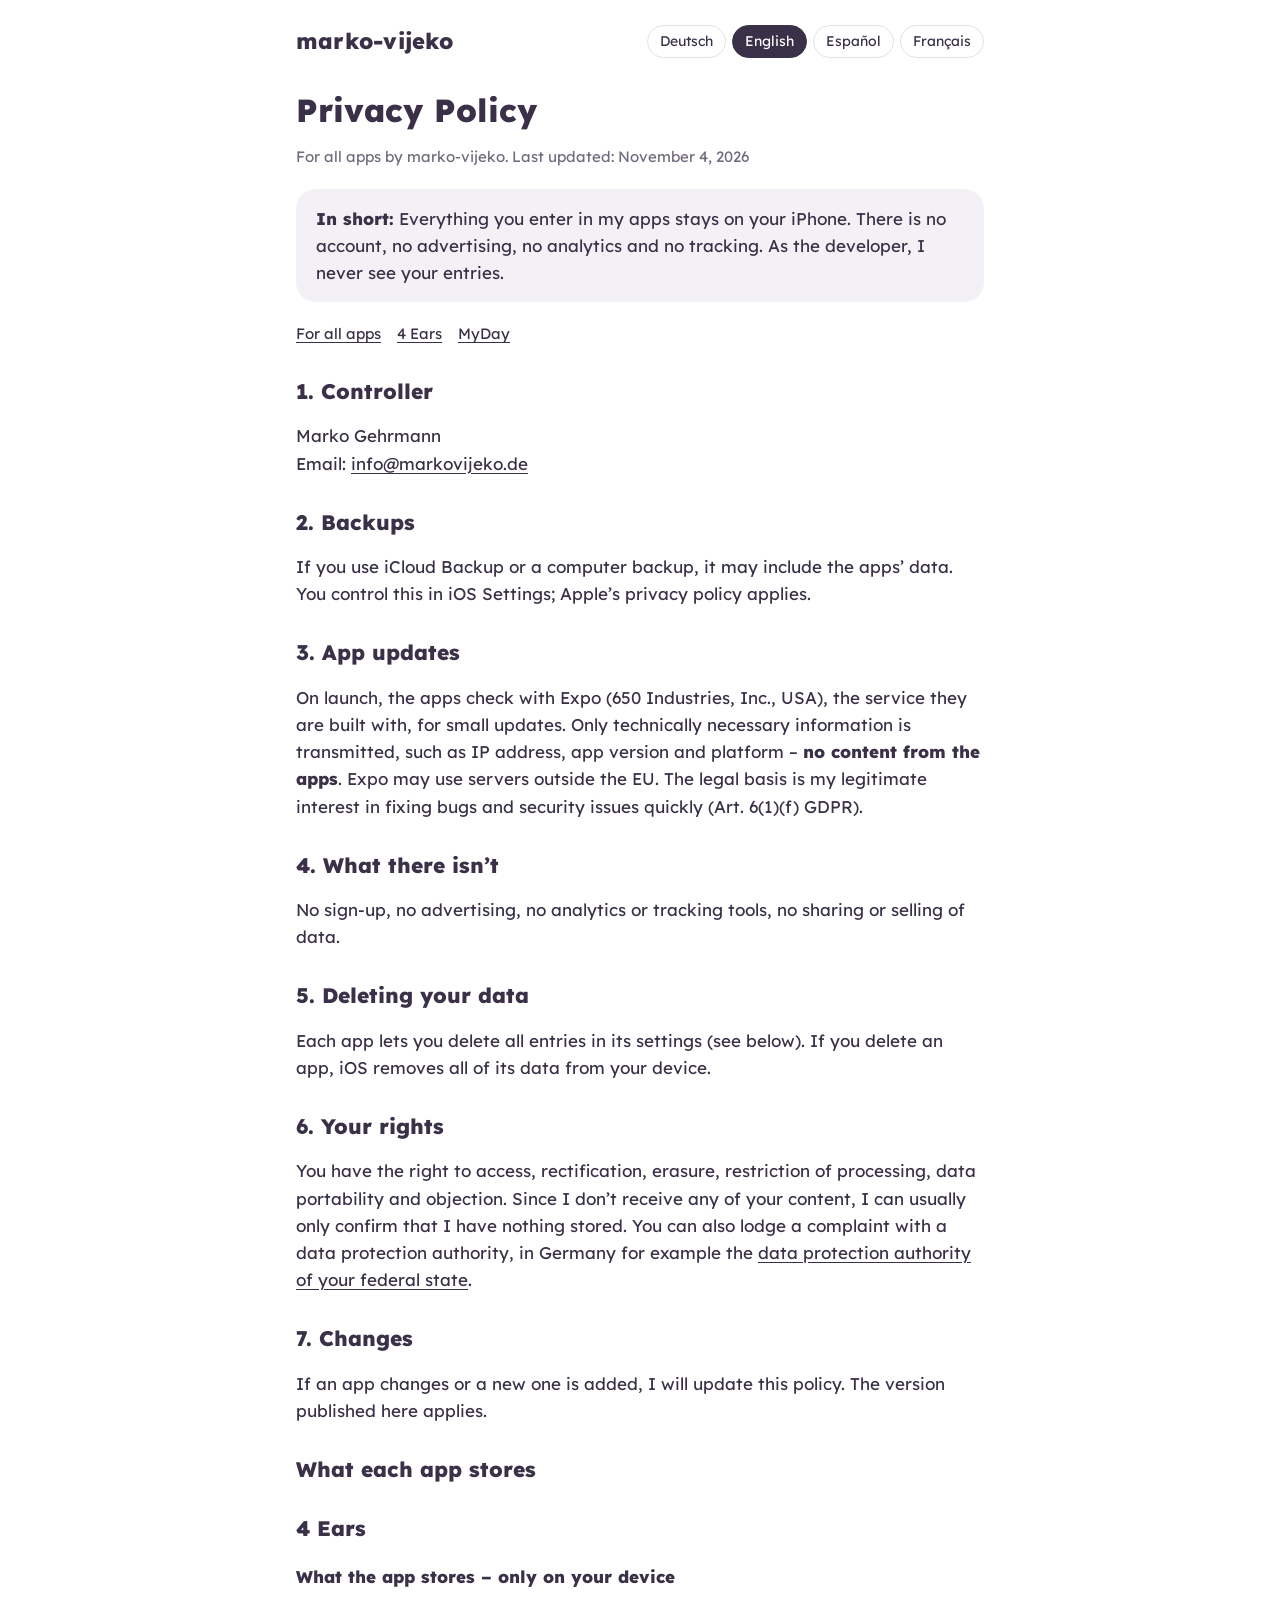
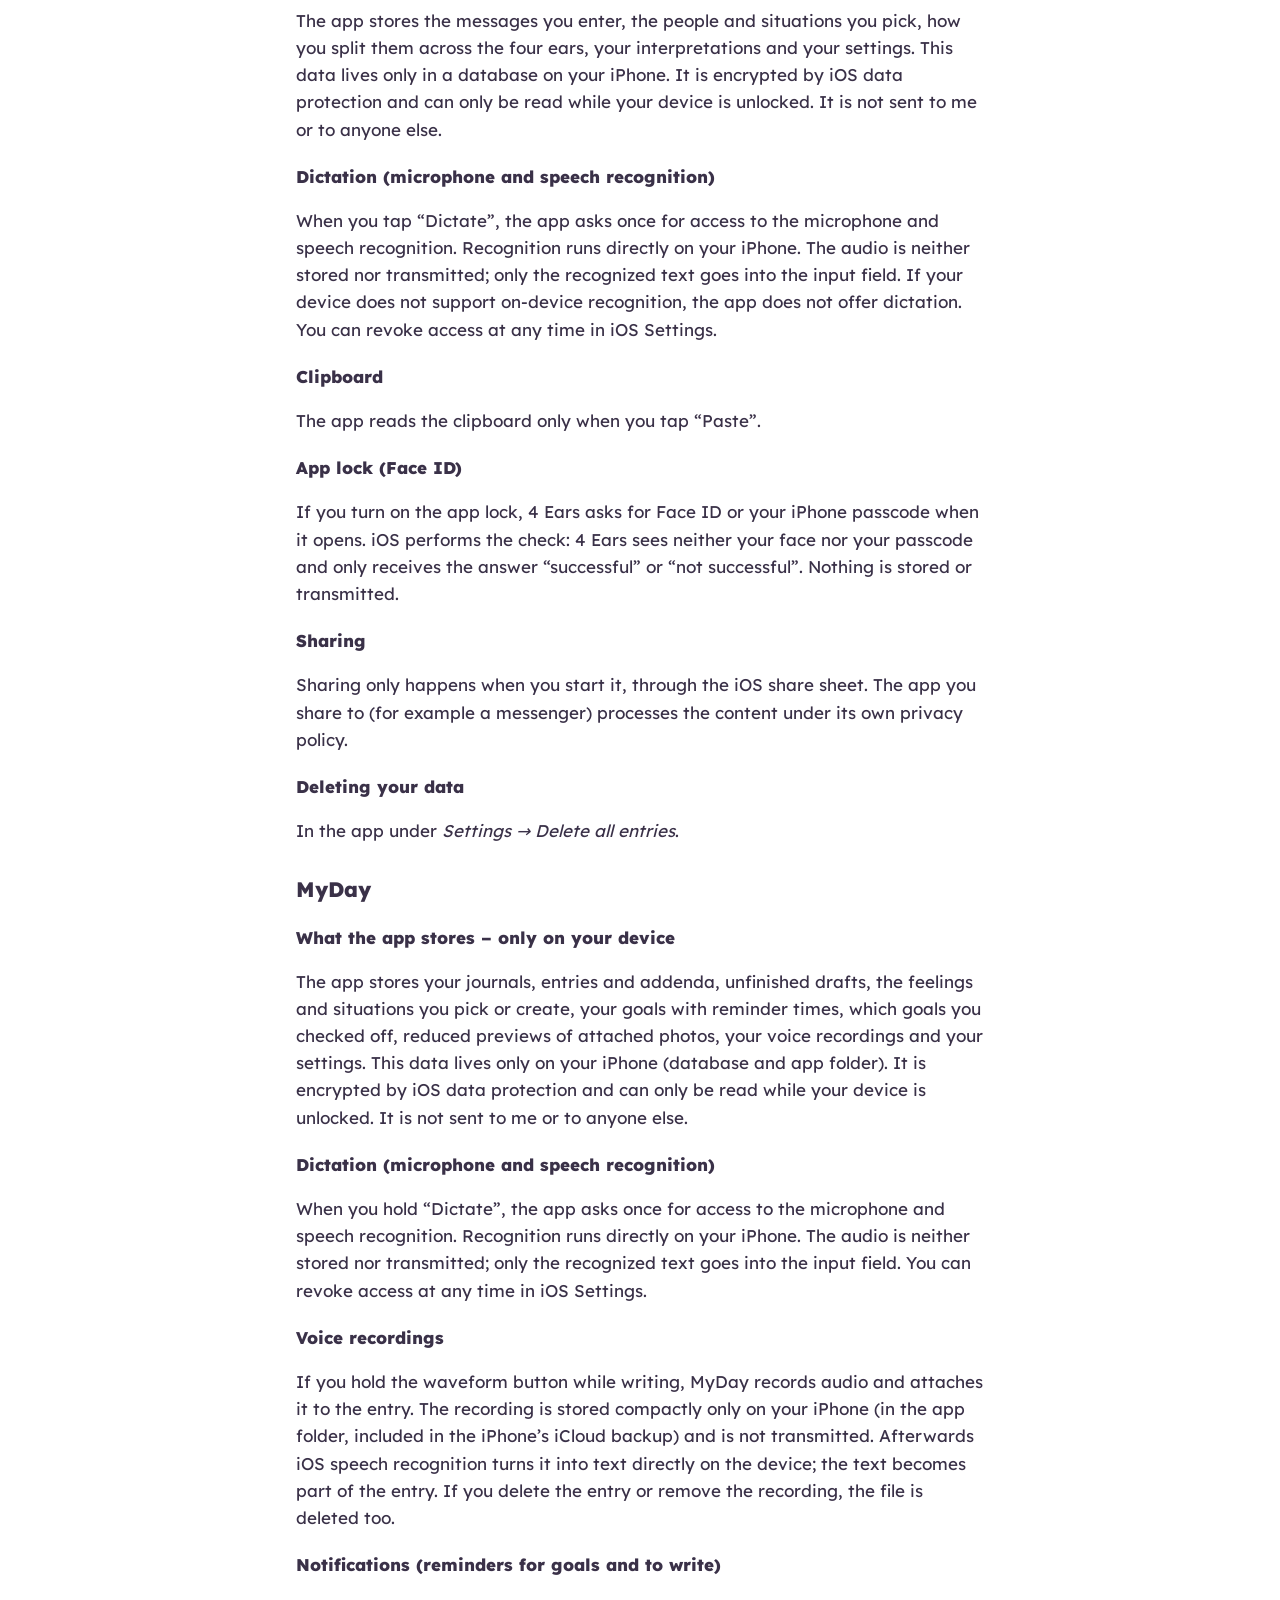
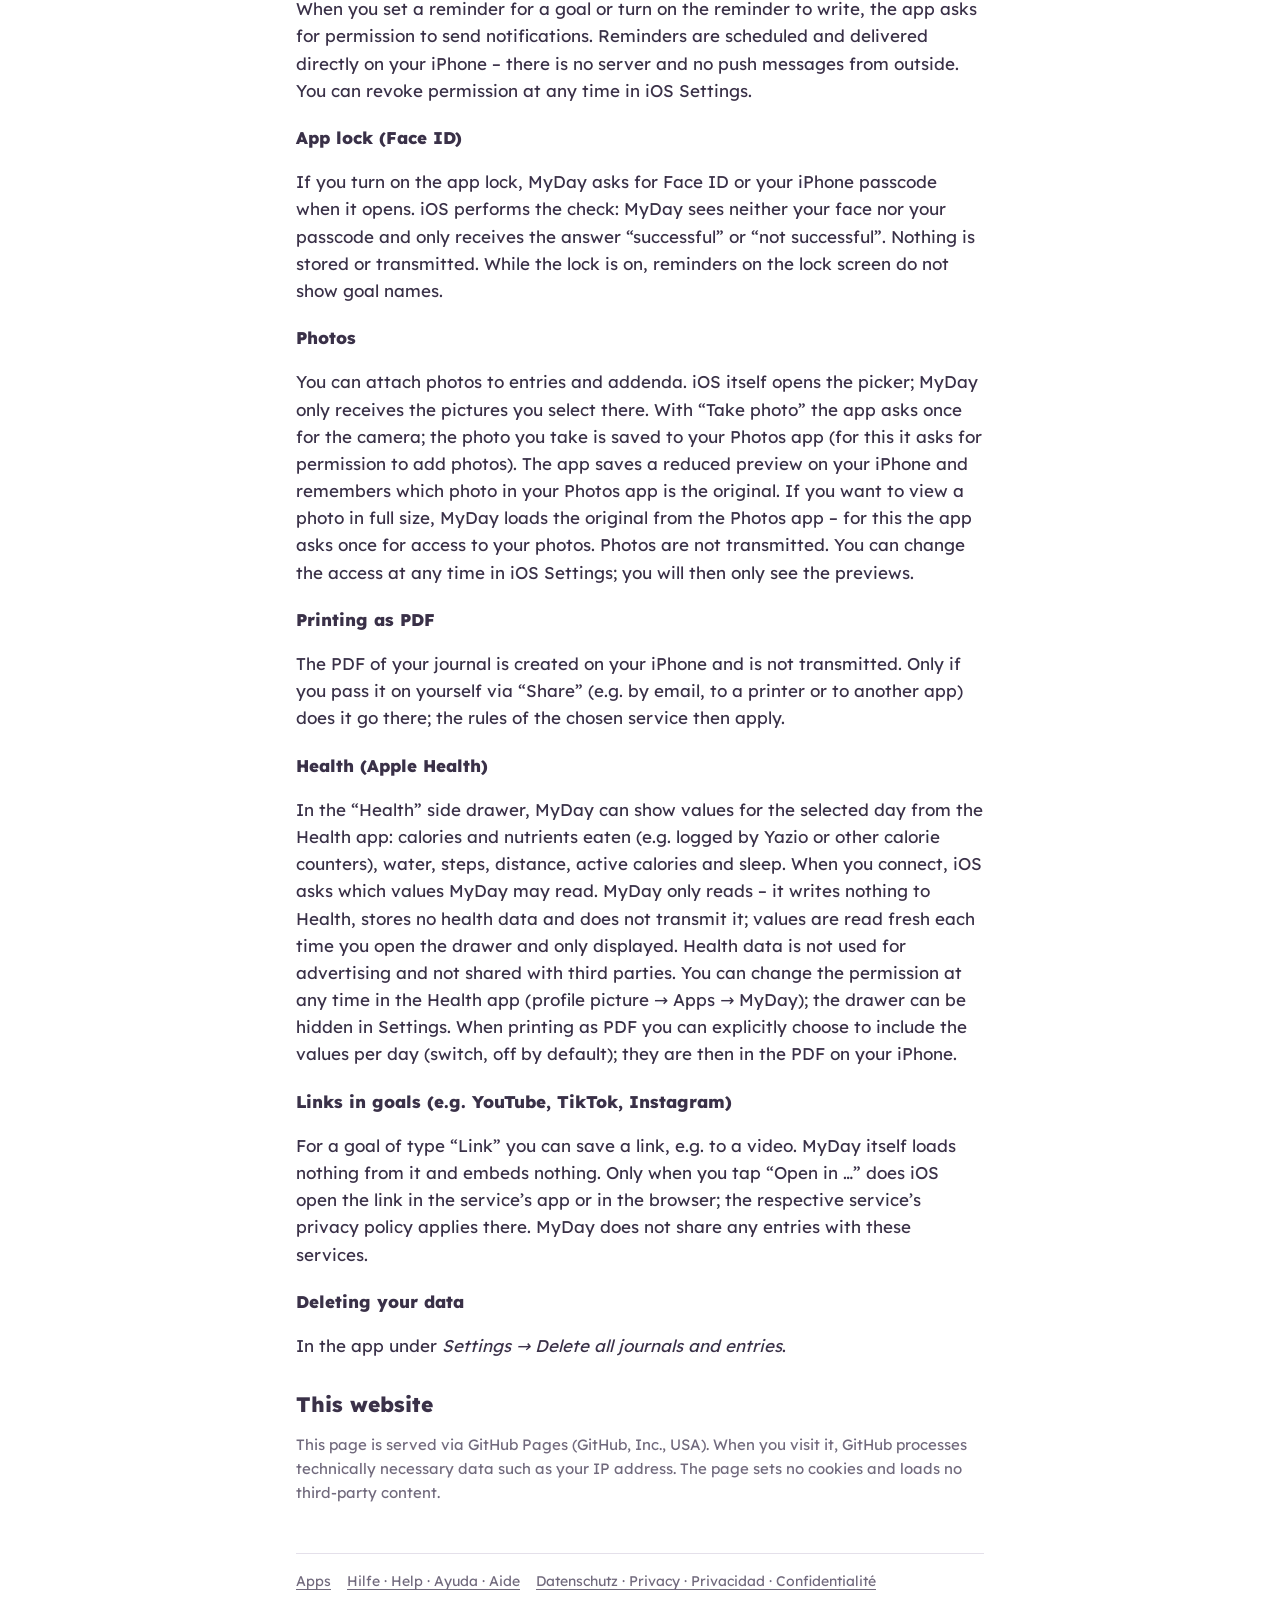
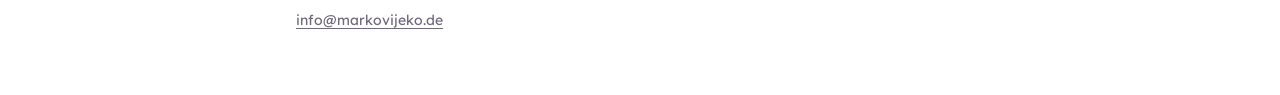
==== datenschutz.html @ 0e88d01c "Datenschutz: Beschwerdestelle Deutschland statt Österreich (Betreiber sitzt in Deutschland) Co-Autho" ====
<!doctype html>
<html lang="de">
<head>
<meta charset="utf-8">
<meta name="viewport" content="width=device-width, initial-scale=1">
<title>Datenschutz – marko-vijeko</title>
<meta name="description" content="Datenschutzerklärung für alle Apps von marko-vijeko.">
<link rel="stylesheet" href="seite.css">
<script src="sprache.js"></script>
</head>
<body>
<main>
  <div class="kopf">
    <a class="marke" href="./">marko-vijeko</a>
    <div class="sprachen" role="group" aria-label="Sprache / Language / Idioma / Langue">
      <button type="button" value="de" aria-pressed="false">Deutsch</button>
      <button type="button" value="en" aria-pressed="false">English</button>
      <button type="button" value="es" aria-pressed="false">Español</button>
      <button type="button" value="fr" aria-pressed="false">Français</button>
    </div>
  </div>

  <article data-lang="de" lang="de">
    <h1>Datenschutzerklärung</h1>
    <p class="stand">Für alle Apps von marko-vijeko. Stand: 4. November 2026</p>
    <div class="kurz"><p><b>Kurz gesagt:</b> Alles, was du in meinen Apps eingibst, bleibt auf deinem iPhone. Es gibt kein Konto, keine Werbung, keine Analyse und kein Tracking. Ich als Entwickler bekomme deine Einträge nie zu sehen.</p></div>
    <p class="inhalt"><a href="#allgemein">Für alle Apps</a><a href="#4ears">4 Ears</a><a href="#myday">MyDay</a></p>

    <section data-anker="allgemein">
      <h2>1. Verantwortlich</h2>
      <p>Marko Gehrmann<br>E-Mail: <a href="mailto:info@markovijeko.de">info@markovijeko.de</a></p>
      <h2>2. Backups</h2>
      <p>Wenn du iCloud-Backup oder ein Backup am Computer nutzt, kann es die Daten der Apps enthalten. Das steuerst du in den iOS-Einstellungen; dafür gelten die Datenschutzbestimmungen von Apple.</p>
      <h2>3. App-Aktualisierungen</h2>
      <p>Beim Start fragen die Apps bei Expo (650 Industries, Inc., USA), dem Dienst, mit dem sie gebaut sind, nach kleinen Aktualisierungen. Dabei werden nur technisch nötige Angaben übertragen, etwa IP-Adresse, App-Version und Plattform – <b>keine Inhalte aus den Apps</b>. Expo kann dafür Server außerhalb der EU nutzen. Rechtsgrundlage ist mein berechtigtes Interesse, Fehler und Sicherheitslücken schnell zu beheben (Art. 6 Abs. 1 lit. f DSGVO).</p>
      <h2>4. Was es nicht gibt</h2>
      <p>Keine Registrierung, keine Werbung, keine Analyse- oder Tracking-Werkzeuge, keine Weitergabe oder Verkauf von Daten.</p>
      <h2>5. Daten löschen</h2>
      <p>Jede App bietet in ihren Einstellungen eine Möglichkeit, alle Einträge zu löschen (siehe unten). Wenn du eine App löschst, entfernt iOS alle ihre Daten vom Gerät.</p>
      <h2>6. Deine Rechte</h2>
      <p>Du hast das Recht auf Auskunft, Berichtigung, Löschung, Einschränkung der Verarbeitung, Datenübertragbarkeit und Widerspruch. Da ich keine Inhalte von dir erhalte, kann ich dazu in der Regel nur bestätigen, dass ich nichts gespeichert habe. Du kannst dich außerdem bei einer Datenschutzbehörde beschweren, in Deutschland zum Beispiel bei der <a href="https://www.bfdi.bund.de/DE/Service/Anschriften/Laender/Laender-node.html">Datenschutzbehörde deines Bundeslandes</a>.</p>
      <h2>7. Änderungen</h2>
      <p>Ändert sich etwas an einer App oder kommt eine neue dazu, passe ich diese Erklärung an. Es gilt die hier veröffentlichte Fassung.</p>
    </section>

    <h2>Was die einzelnen Apps speichern</h2>
    <section data-anker="4ears">
      <h2>4 Ears</h2>
      <h3>Was die App speichert – nur auf deinem Gerät</h3>
      <p>Die App speichert die Nachrichten, die du eingibst, die gewählten Personen und Situationen, deine Verteilung auf die vier Ohren, deine Deutungen und deine Einstellungen. Diese Daten liegen ausschließlich in einer Datenbank auf deinem iPhone. Sie sind durch den iOS-Datenschutz verschlüsselt und nur bei entsperrtem Gerät lesbar. Sie werden nicht an mich oder an Dritte übertragen.</p>
      <h3>Diktieren (Mikrofon und Spracherkennung)</h3>
      <p>Wenn du auf „Einsprechen“ tippst, fragt die App einmalig nach Zugriff auf Mikrofon und Spracherkennung. Die Erkennung läuft direkt auf deinem iPhone. Die Aufnahme wird nicht gespeichert und nicht übertragen, nur der erkannte Text landet im Eingabefeld. Unterstützt dein Gerät keine Erkennung auf dem Gerät, bietet die App das Diktieren nicht an. Den Zugriff kannst du jederzeit in den iOS-Einstellungen widerrufen.</p>
      <h3>Zwischenablage</h3>
      <p>Die App liest die Zwischenablage nur, wenn du auf „Einfügen“ tippst.</p>
      <h3>App-Sperre (Face ID)</h3>
      <p>Schaltest du die App-Sperre ein, fragt 4 Ears beim Öffnen nach Face ID oder dem Code deines iPhones. Die Prüfung übernimmt iOS: 4 Ears sieht weder dein Gesicht noch deinen Code und erhält nur die Antwort „erfolgreich“ oder „nicht erfolgreich“. Es wird nichts gespeichert oder übertragen.</p>
      <h3>Teilen</h3>
      <p>Teilen geschieht nur, wenn du es auslöst – über das Teilen-Menü von iOS. Die App, an die du teilst (z. B. ein Messenger), verarbeitet die Inhalte nach ihren eigenen Datenschutzbestimmungen.</p>
      <h3>Daten löschen</h3>
      <p>In der App unter <i>Einstellungen → Alle Einträge löschen</i>.</p>
    </section>
    <section data-anker="myday">
      <h2>MyDay</h2>
      <h3>Was die App speichert – nur auf deinem Gerät</h3>
      <p>Die App speichert deine Journale, Einträge und Nachträge, angefangene Entwürfe, die gewählten und selbst angelegten Gefühle und Situationen, deine Ziele mit Erinnerungszeiten, welche Ziele du abgehakt hast, verkleinerte Vorschaubilder angehängter Fotos, deine Sprachaufnahmen und deine Einstellungen. Diese Daten liegen ausschließlich auf deinem iPhone (Datenbank und App-Ordner). Sie sind durch den iOS-Datenschutz verschlüsselt und nur bei entsperrtem Gerät lesbar. Sie werden nicht an mich oder an Dritte übertragen.</p>
      <h3>Diktieren (Mikrofon und Spracherkennung)</h3>
      <p>Wenn du „Einsprechen“ gedrückt hältst, fragt die App einmalig nach Zugriff auf Mikrofon und Spracherkennung. Die Erkennung läuft direkt auf deinem iPhone. Die Aufnahme wird nicht gespeichert und nicht übertragen, nur der erkannte Text landet im Eingabefeld. Den Zugriff kannst du jederzeit in den iOS-Einstellungen widerrufen.</p>
      <h3>Sprachaufnahmen</h3>
      <p>Hältst du beim Schreiben die Taste mit der Wellenform gedrückt, nimmt MyDay Ton auf und hängt ihn an den Eintrag. Die Aufnahme wird platzsparend nur auf deinem iPhone gespeichert (im App-Ordner, im iCloud-Backup des iPhones enthalten) und nicht übertragen. Danach wandelt die Spracherkennung von iOS die Aufnahme direkt auf dem Gerät in Text um; der Text wird Teil des Eintrags. Löschst du den Eintrag oder entfernst die Aufnahme, wird auch die Datei gelöscht.</p>
      <h3>Mitteilungen (Erinnerungen an Ziele und ans Schreiben)</h3>
      <p>Legst du für ein Ziel eine Erinnerung an oder schaltest du die Erinnerung zum Schreiben ein, fragt die App nach der Erlaubnis für Mitteilungen. Die Erinnerungen werden direkt auf deinem iPhone geplant und ausgelöst – es gibt keinen Server und keine Push-Nachrichten von außen. Die Erlaubnis kannst du jederzeit in den iOS-Einstellungen widerrufen.</p>
      <h3>App-Sperre (Face ID)</h3>
      <p>Schaltest du die App-Sperre ein, fragt MyDay beim Öffnen nach Face ID oder dem Code deines iPhones. Die Prüfung übernimmt iOS: MyDay sieht weder dein Gesicht noch deinen Code und erhält nur die Antwort „erfolgreich“ oder „nicht erfolgreich“. Es wird nichts gespeichert oder übertragen. Ist die Sperre an, zeigen Erinnerungen auf dem Sperrbildschirm keine Zielnamen.</p>
      <h3>Fotos</h3>
      <p>Du kannst an Einträge und Nachträge Fotos anhängen. Die Auswahl öffnet iOS selbst; MyDay erhält nur die Bilder, die du darin auswählst. Mit „Foto aufnehmen“ fragt die App einmalig nach der Kamera; das aufgenommene Foto wird in deiner Fotos-App gesichert (dafür fragt sie nach der Erlaubnis, Fotos hinzuzufügen). Davon speichert die App ein verkleinertes Vorschaubild auf deinem iPhone und merkt sich, welches Foto in deiner Fotos-App das Original ist. Möchtest du ein Foto groß ansehen, lädt MyDay das Original aus der Fotos-App – dafür fragt die App einmalig nach Zugriff auf deine Fotos. Fotos werden nicht übertragen. Den Zugriff kannst du jederzeit in den iOS-Einstellungen ändern; dann siehst du nur die Vorschaubilder.</p>
      <h3>Drucken als PDF</h3>
      <p>Das PDF deines Journals entsteht auf deinem iPhone und wird nicht übertragen. Nur wenn du es selbst über „Teilen“ weitergibst (z. B. per Mail, an einen Drucker oder in eine andere App), gelangt es dorthin; dann gelten die Regeln des gewählten Dienstes.</p>
      <h3>Gesundheit (Apple Health)</h3>
      <p>Im Seitenfach „Gesundheit“ kann MyDay Werte des gewählten Tages aus der Health-App anzeigen: gegessene Kalorien und Nährwerte (z. B. eingetragen von Yazio oder anderen Kalorienzählern), Wasser, Schritte, Strecke, aktive Kalorien und Schlaf. Beim Verbinden fragt iOS, welche Werte MyDay lesen darf. MyDay liest nur – es schreibt nichts in Health, speichert keine Gesundheitswerte und überträgt sie nicht; sie werden bei jedem Öffnen des Fachs frisch gelesen und nur angezeigt. Gesundheitsdaten werden nicht für Werbung genutzt und nicht an Dritte weitergegeben. Die Erlaubnis kannst du jederzeit in der Health-App ändern (Profilbild → Apps → MyDay); das Fach lässt sich in den Einstellungen ausblenden. Beim Drucken als PDF kannst du die Werte je Tag ausdrücklich mit aufnehmen lassen (Schalter, standardmäßig aus); dann stehen sie in dem PDF auf deinem iPhone.</p>
      <h3>Links bei Zielen (z. B. YouTube, TikTok, Instagram)</h3>
      <p>Bei einem Ziel der Art „Link“ kannst du einen Link speichern, z. B. zu einem Video. MyDay lädt davon selbst nichts und bettet nichts ein. Erst wenn du auf „In … öffnen“ tippst, öffnet iOS den Link in der App des Dienstes oder im Browser; dort gelten die Datenschutzbestimmungen des jeweiligen Dienstes. MyDay gibt keine Einträge an diese Dienste weiter.</p>
      <h3>Daten löschen</h3>
      <p>In der App unter <i>Einstellungen → Alle Journale und Einträge löschen</i>.</p>
    </section>
    <!-- Weitere Apps: <section data-anker="…"> … </section> -->

    <h2>Diese Webseite</h2>
    <p class="klein">Diese Seite wird über GitHub Pages (GitHub, Inc., USA) bereitgestellt. Beim Aufruf verarbeitet GitHub technisch nötige Daten wie deine IP-Adresse. Die Seite setzt keine Cookies und lädt keine Inhalte von Dritten.</p>
  </article>

  <article data-lang="en" lang="en">
    <h1>Privacy Policy</h1>
    <p class="stand">For all apps by marko-vijeko. Last updated: November 4, 2026</p>
    <div class="kurz"><p><b>In short:</b> Everything you enter in my apps stays on your iPhone. There is no account, no advertising, no analytics and no tracking. As the developer, I never see your entries.</p></div>
    <p class="inhalt"><a href="#allgemein">For all apps</a><a href="#4ears">4 Ears</a><a href="#myday">MyDay</a></p>

    <section data-anker="allgemein">
      <h2>1. Controller</h2>
      <p>Marko Gehrmann<br>Email: <a href="mailto:info@markovijeko.de">info@markovijeko.de</a></p>
      <h2>2. Backups</h2>
      <p>If you use iCloud Backup or a computer backup, it may include the apps’ data. You control this in iOS Settings; Apple’s privacy policy applies.</p>
      <h2>3. App updates</h2>
      <p>On launch, the apps check with Expo (650 Industries, Inc., USA), the service they are built with, for small updates. Only technically necessary information is transmitted, such as IP address, app version and platform – <b>no content from the apps</b>. Expo may use servers outside the EU. The legal basis is my legitimate interest in fixing bugs and security issues quickly (Art. 6(1)(f) GDPR).</p>
      <h2>4. What there isn’t</h2>
      <p>No sign-up, no advertising, no analytics or tracking tools, no sharing or selling of data.</p>
      <h2>5. Deleting your data</h2>
      <p>Each app lets you delete all entries in its settings (see below). If you delete an app, iOS removes all of its data from your device.</p>
      <h2>6. Your rights</h2>
      <p>You have the right to access, rectification, erasure, restriction of processing, data portability and objection. Since I don’t receive any of your content, I can usually only confirm that I have nothing stored. You can also lodge a complaint with a data protection authority, in Germany for example the <a href="https://www.bfdi.bund.de/DE/Service/Anschriften/Laender/Laender-node.html">data protection authority of your federal state</a>.</p>
      <h2>7. Changes</h2>
      <p>If an app changes or a new one is added, I will update this policy. The version published here applies.</p>
    </section>

    <h2>What each app stores</h2>
    <section data-anker="4ears">
      <h2>4 Ears</h2>
      <h3>What the app stores – only on your device</h3>
      <p>The app stores the messages you enter, the people and situations you pick, how you split them across the four ears, your interpretations and your settings. This data lives only in a database on your iPhone. It is encrypted by iOS data protection and can only be read while your device is unlocked. It is not sent to me or to anyone else.</p>
      <h3>Dictation (microphone and speech recognition)</h3>
      <p>When you tap “Dictate”, the app asks once for access to the microphone and speech recognition. Recognition runs directly on your iPhone. The audio is neither stored nor transmitted; only the recognized text goes into the input field. If your device does not support on-device recognition, the app does not offer dictation. You can revoke access at any time in iOS Settings.</p>
      <h3>Clipboard</h3>
      <p>The app reads the clipboard only when you tap “Paste”.</p>
      <h3>App lock (Face ID)</h3>
      <p>If you turn on the app lock, 4 Ears asks for Face ID or your iPhone passcode when it opens. iOS performs the check: 4 Ears sees neither your face nor your passcode and only receives the answer “successful” or “not successful”. Nothing is stored or transmitted.</p>
      <h3>Sharing</h3>
      <p>Sharing only happens when you start it, through the iOS share sheet. The app you share to (for example a messenger) processes the content under its own privacy policy.</p>
      <h3>Deleting your data</h3>
      <p>In the app under <i>Settings → Delete all entries</i>.</p>
    </section>
    <section data-anker="myday">
      <h2>MyDay</h2>
      <h3>What the app stores – only on your device</h3>
      <p>The app stores your journals, entries and addenda, unfinished drafts, the feelings and situations you pick or create, your goals with reminder times, which goals you checked off, reduced previews of attached photos, your voice recordings and your settings. This data lives only on your iPhone (database and app folder). It is encrypted by iOS data protection and can only be read while your device is unlocked. It is not sent to me or to anyone else.</p>
      <h3>Dictation (microphone and speech recognition)</h3>
      <p>When you hold “Dictate”, the app asks once for access to the microphone and speech recognition. Recognition runs directly on your iPhone. The audio is neither stored nor transmitted; only the recognized text goes into the input field. You can revoke access at any time in iOS Settings.</p>
      <h3>Voice recordings</h3>
      <p>If you hold the waveform button while writing, MyDay records audio and attaches it to the entry. The recording is stored compactly only on your iPhone (in the app folder, included in the iPhone’s iCloud backup) and is not transmitted. Afterwards iOS speech recognition turns it into text directly on the device; the text becomes part of the entry. If you delete the entry or remove the recording, the file is deleted too.</p>
      <h3>Notifications (reminders for goals and to write)</h3>
      <p>When you set a reminder for a goal or turn on the reminder to write, the app asks for permission to send notifications. Reminders are scheduled and delivered directly on your iPhone – there is no server and no push messages from outside. You can revoke permission at any time in iOS Settings.</p>
      <h3>App lock (Face ID)</h3>
      <p>If you turn on the app lock, MyDay asks for Face ID or your iPhone passcode when it opens. iOS performs the check: MyDay sees neither your face nor your passcode and only receives the answer “successful” or “not successful”. Nothing is stored or transmitted. While the lock is on, reminders on the lock screen do not show goal names.</p>
      <h3>Photos</h3>
      <p>You can attach photos to entries and addenda. iOS itself opens the picker; MyDay only receives the pictures you select there. With “Take photo” the app asks once for the camera; the photo you take is saved to your Photos app (for this it asks for permission to add photos). The app saves a reduced preview on your iPhone and remembers which photo in your Photos app is the original. If you want to view a photo in full size, MyDay loads the original from the Photos app – for this the app asks once for access to your photos. Photos are not transmitted. You can change the access at any time in iOS Settings; you will then only see the previews.</p>
      <h3>Printing as PDF</h3>
      <p>The PDF of your journal is created on your iPhone and is not transmitted. Only if you pass it on yourself via “Share” (e.g. by email, to a printer or to another app) does it go there; the rules of the chosen service then apply.</p>
      <h3>Health (Apple Health)</h3>
      <p>In the “Health” side drawer, MyDay can show values for the selected day from the Health app: calories and nutrients eaten (e.g. logged by Yazio or other calorie counters), water, steps, distance, active calories and sleep. When you connect, iOS asks which values MyDay may read. MyDay only reads – it writes nothing to Health, stores no health data and does not transmit it; values are read fresh each time you open the drawer and only displayed. Health data is not used for advertising and not shared with third parties. You can change the permission at any time in the Health app (profile picture → Apps → MyDay); the drawer can be hidden in Settings. When printing as PDF you can explicitly choose to include the values per day (switch, off by default); they are then in the PDF on your iPhone.</p>
      <h3>Links in goals (e.g. YouTube, TikTok, Instagram)</h3>
      <p>For a goal of type “Link” you can save a link, e.g. to a video. MyDay itself loads nothing from it and embeds nothing. Only when you tap “Open in …” does iOS open the link in the service’s app or in the browser; the respective service’s privacy policy applies there. MyDay does not share any entries with these services.</p>
      <h3>Deleting your data</h3>
      <p>In the app under <i>Settings → Delete all journals and entries</i>.</p>
    </section>
    <!-- Weitere Apps: <section data-anker="…"> … </section> -->

    <h2>This website</h2>
    <p class="klein">This page is served via GitHub Pages (GitHub, Inc., USA). When you visit it, GitHub processes technically necessary data such as your IP address. The page sets no cookies and loads no third-party content.</p>
  </article>

  <article data-lang="es" lang="es">
    <h1>Política de privacidad</h1>
    <p class="stand">Para todas las apps de marko-vijeko. Última actualización: 4 de noviembre de 2026</p>
    <div class="kurz"><p><b>En resumen:</b> todo lo que escribes en mis apps se queda en tu iPhone. No hay cuenta, ni publicidad, ni análisis, ni rastreo. Como desarrollador, nunca veo tus entradas.</p></div>
    <p class="inhalt"><a href="#allgemein">Para todas las apps</a><a href="#4ears">4 Ears</a><a href="#myday">MyDay</a></p>

    <section data-anker="allgemein">
      <h2>1. Responsable</h2>
      <p>Marko Gehrmann<br>Correo: <a href="mailto:info@markovijeko.de">info@markovijeko.de</a></p>
      <h2>2. Copias de seguridad</h2>
      <p>Si usas la copia de seguridad de iCloud o del ordenador, puede incluir los datos de las apps. Esto se controla en los Ajustes de iOS; se aplica la política de privacidad de Apple.</p>
      <h2>3. Actualizaciones de la app</h2>
      <p>Al iniciarse, las apps consultan a Expo (650 Industries, Inc., EE. UU.), el servicio con el que están hechas, si hay pequeñas actualizaciones. Solo se transmiten datos técnicamente necesarios, como la dirección IP, la versión de la app y la plataforma – <b>ningún contenido de las apps</b>. Expo puede usar servidores fuera de la UE. La base jurídica es mi interés legítimo en corregir errores y fallos de seguridad con rapidez (art. 6.1.f del RGPD).</p>
      <h2>4. Lo que no hay</h2>
      <p>Ni registro, ni publicidad, ni herramientas de análisis o rastreo, ni cesión o venta de datos.</p>
      <h2>5. Borrar tus datos</h2>
      <p>Cada app permite borrar todas las entradas en sus ajustes (ver abajo). Si eliminas una app, iOS borra todos sus datos del dispositivo.</p>
      <h2>6. Tus derechos</h2>
      <p>Tienes derecho de acceso, rectificación, supresión, limitación del tratamiento, portabilidad y oposición. Como no recibo ningún contenido tuyo, normalmente solo puedo confirmar que no tengo nada guardado. También puedes presentar una reclamación ante una autoridad de protección de datos; en Alemania, por ejemplo, la <a href="https://www.bfdi.bund.de/DE/Service/Anschriften/Laender/Laender-node.html">autoridad de protección de datos de tu estado federado</a>.</p>
      <h2>7. Cambios</h2>
      <p>Si una app cambia o se añade una nueva, actualizaré esta política. Se aplica la versión publicada aquí.</p>
    </section>

    <h2>Qué guarda cada app</h2>
    <section data-anker="4ears">
      <h2>4 Ears</h2>
      <h3>Qué guarda la app – solo en tu dispositivo</h3>
      <p>La app guarda los mensajes que escribes, las personas y situaciones que eliges, cómo los repartes entre las cuatro orejas, tus interpretaciones y tus ajustes. Estos datos están únicamente en una base de datos en tu iPhone. Están cifrados por la protección de datos de iOS y solo se pueden leer con el dispositivo desbloqueado. No se envían ni a mí ni a terceros.</p>
      <h3>Dictado (micrófono y reconocimiento de voz)</h3>
      <p>Al tocar «Dictar», la app pide una vez acceso al micrófono y al reconocimiento de voz. El reconocimiento se realiza directamente en tu iPhone. El audio no se guarda ni se transmite; solo el texto reconocido llega al campo de entrada. Si tu dispositivo no admite el reconocimiento en el propio dispositivo, la app no ofrece el dictado. Puedes retirar el acceso en cualquier momento en los Ajustes de iOS.</p>
      <h3>Portapapeles</h3>
      <p>La app solo lee el portapapeles cuando tocas «Pegar».</p>
      <h3>Bloqueo de la app (Face ID)</h3>
      <p>Si activas el bloqueo, 4 Ears pide Face ID o el código de tu iPhone al abrirse. La comprobación la realiza iOS: 4 Ears no ve ni tu cara ni tu código y solo recibe la respuesta «correcto» o «incorrecto». No se guarda ni se transmite nada.</p>
      <h3>Compartir</h3>
      <p>Solo se comparte cuando tú lo inicias, mediante el menú de compartir de iOS. La app con la que compartes (por ejemplo, un servicio de mensajería) trata el contenido según su propia política de privacidad.</p>
      <h3>Borrar tus datos</h3>
      <p>En la app, en <i>Ajustes → Borrar todas las entradas</i>.</p>
    </section>
    <section data-anker="myday">
      <h2>MyDay</h2>
      <h3>Qué guarda la app – solo en tu dispositivo</h3>
      <p>La app guarda tus diarios, entradas y notas posteriores, los borradores a medias, los sentimientos y situaciones que eliges o creas, tus metas con sus horas de recordatorio, qué metas has marcado como hechas, vistas previas reducidas de las fotos adjuntas, tus grabaciones de voz y tus ajustes. Estos datos están únicamente en tu iPhone (base de datos y carpeta de la app). Están cifrados por la protección de datos de iOS y solo se pueden leer con el dispositivo desbloqueado. No se envían ni a mí ni a terceros.</p>
      <h3>Dictado (micrófono y reconocimiento de voz)</h3>
      <p>Al mantener pulsado «Dictar», la app pide una vez acceso al micrófono y al reconocimiento de voz. El reconocimiento se realiza directamente en tu iPhone. El audio no se guarda ni se transmite; solo el texto reconocido llega al campo de entrada. Puedes retirar el acceso en cualquier momento en los Ajustes de iOS.</p>
      <h3>Grabaciones de voz</h3>
      <p>Si mantienes pulsado el botón con la onda al escribir, MyDay graba audio y lo adjunta a la entrada. La grabación se guarda de forma compacta solo en tu iPhone (en la carpeta de la app, incluida en la copia de iCloud del iPhone) y no se transmite. Después, el reconocimiento de voz de iOS la convierte en texto directamente en el dispositivo; el texto pasa a formar parte de la entrada. Si borras la entrada o quitas la grabación, también se borra el archivo.</p>
      <h3>Notificaciones (recordatorios de metas y para escribir)</h3>
      <p>Cuando creas un recordatorio para una meta o activas el recordatorio para escribir, la app pide permiso para enviar notificaciones. Los recordatorios se programan y se muestran directamente en tu iPhone: no hay servidor ni mensajes push desde fuera. Puedes retirar el permiso en cualquier momento en los Ajustes de iOS.</p>
      <h3>Bloqueo de la app (Face ID)</h3>
      <p>Si activas el bloqueo, MyDay pide Face ID o el código de tu iPhone al abrirse. La comprobación la realiza iOS: MyDay no ve ni tu cara ni tu código y solo recibe la respuesta «correcto» o «incorrecto». No se guarda ni se transmite nada. Con el bloqueo activado, los recordatorios en la pantalla bloqueada no muestran nombres de metas.</p>
      <h3>Fotos</h3>
      <p>Puedes adjuntar fotos a entradas y notas posteriores. El propio iOS abre el selector; MyDay solo recibe las imágenes que eliges allí. Con «Hacer foto» la app pide una vez acceso a la cámara; la foto se guarda en tu app Fotos (para ello pide permiso para añadir fotos). La app guarda una vista previa reducida en tu iPhone y recuerda qué foto de tu app Fotos es el original. Si quieres ver una foto en grande, MyDay carga el original desde la app Fotos; para ello la app pide una vez acceso a tus fotos. Las fotos no se transmiten. Puedes cambiar el acceso en cualquier momento en los Ajustes de iOS; entonces solo verás las vistas previas.</p>
      <h3>Imprimir como PDF</h3>
      <p>El PDF de tu diario se crea en tu iPhone y no se transmite. Solo si lo compartes tú mismo con «Compartir» (p. ej. por correo, a una impresora o a otra app) llega allí; entonces se aplican las reglas del servicio elegido.</p>
      <h3>Salud (Apple Salud)</h3>
      <p>En el cajón lateral «Salud», MyDay puede mostrar valores del día elegido de la app Salud: calorías y nutrientes ingeridos (p. ej. registrados por Yazio u otros contadores de calorías), agua, pasos, distancia, calorías activas y sueño. Al conectar, iOS pregunta qué valores puede leer MyDay. MyDay solo lee: no escribe nada en Salud, no guarda datos de salud ni los transmite; se leen de nuevo cada vez que abres el cajón y solo se muestran. Los datos de salud no se usan para publicidad ni se comparten con terceros. Puedes cambiar el permiso en cualquier momento en la app Salud (foto de perfil → Apps → MyDay); el cajón se puede ocultar en Ajustes. Al imprimir como PDF puedes incluir expresamente los valores de cada día (interruptor, desactivado por defecto); entonces aparecen en el PDF en tu iPhone.</p>
      <h3>Enlaces en metas (p. ej. YouTube, TikTok, Instagram)</h3>
      <p>En una meta de tipo «Enlace» puedes guardar un enlace, p. ej. a un vídeo. MyDay no carga ni integra nada. Solo cuando tocas «Abrir en …», iOS abre el enlace en la app del servicio o en el navegador; allí se aplica la política de privacidad de cada servicio. MyDay no comparte ninguna entrada con estos servicios.</p>
      <h3>Borrar tus datos</h3>
      <p>En la app, en <i>Ajustes → Borrar todos los diarios y entradas</i>.</p>
    </section>
    <!-- Weitere Apps: <section data-anker="…"> … </section> -->

    <h2>Esta página web</h2>
    <p class="klein">Esta página se sirve mediante GitHub Pages (GitHub, Inc., EE. UU.). Al visitarla, GitHub trata datos técnicamente necesarios como tu dirección IP. La página no usa cookies ni carga contenido de terceros.</p>
  </article>


  <article data-lang="fr" lang="fr">
    <h1>Politique de confidentialité</h1>
    <p class="stand">Pour toutes les apps de marko-vijeko. Dernière mise à jour : 4 novembre 2026</p>
    <div class="kurz"><p><b>En bref :</b> tout ce que tu saisis dans mes apps reste sur ton iPhone. Pas de compte, pas de publicité, pas d’outils d’analyse ni de pistage. En tant que développeur, je ne vois jamais tes entrées.</p></div>
    <p class="inhalt"><a href="#allgemein">Pour toutes les apps</a><a href="#4ears">4 Ears</a><a href="#myday">MyDay</a></p>

    <section data-anker="allgemein">
      <h2>1. Responsable</h2>
      <p>Marko Gehrmann<br>E-mail : <a href="mailto:info@markovijeko.de">info@markovijeko.de</a></p>
      <h2>2. Sauvegardes</h2>
      <p>Si tu utilises la sauvegarde iCloud ou une sauvegarde sur ordinateur, elle peut contenir les données des apps. Tu le contrôles dans les réglages d’iOS ; la politique de confidentialité d’Apple s’applique.</p>
      <h2>3. Mises à jour des apps</h2>
      <p>Au démarrage, les apps vérifient auprès d’Expo (650 Industries, Inc., États-Unis), le service avec lequel elles sont conçues, s’il existe de petites mises à jour. Seules des informations techniquement nécessaires sont transmises, comme l’adresse IP, la version de l’app et la plateforme – <b>aucun contenu des apps</b>. Expo peut utiliser des serveurs situés hors de l’UE. La base juridique est mon intérêt légitime à corriger rapidement les erreurs et les failles de sécurité (art. 6, par. 1, point f du RGPD).</p>
      <h2>4. Ce qu’il n’y a pas</h2>
      <p>Pas d’inscription, pas de publicité, pas d’outils d’analyse ni de pistage, pas de transmission ni de vente de données.</p>
      <h2>5. Supprimer tes données</h2>
      <p>Chaque app permet de supprimer toutes les entrées dans ses réglages (voir ci-dessous). Si tu supprimes une app, iOS efface toutes ses données de ton appareil.</p>
      <h2>6. Tes droits</h2>
      <p>Tu as le droit d’accès, de rectification, d’effacement, de limitation du traitement, de portabilité des données et d’opposition. Comme je ne reçois aucun de tes contenus, je ne peux en général que confirmer que je n’ai rien enregistré. Tu peux aussi déposer une réclamation auprès d’une autorité de protection des données, en Allemagne par exemple l’<a href="https://www.bfdi.bund.de/DE/Service/Anschriften/Laender/Laender-node.html">autorité de ton Land</a>, en France la <a href="https://www.cnil.fr">CNIL</a>.</p>
      <h2>7. Modifications</h2>
      <p>Si une app change ou si une nouvelle s’ajoute, je mets à jour cette politique. La version publiée ici fait foi.</p>
    </section>

    <h2>Ce que chaque app enregistre</h2>
    <section data-anker="4ears">
      <h2>4 Ears</h2>
      <h3>Ce que l’app enregistre – uniquement sur ton appareil</h3>
      <p>L’app enregistre les messages que tu saisis, les personnes et situations que tu choisis, la façon dont tu les répartis sur les quatre oreilles, tes interprétations et tes réglages. Ces données se trouvent uniquement dans une base de données sur ton iPhone. Elles sont chiffrées par la protection des données d’iOS et ne sont lisibles que lorsque ton appareil est déverrouillé. Elles ne sont envoyées ni à moi ni à personne d’autre.</p>
      <h3>Dictée (micro et reconnaissance vocale)</h3>
      <p>Quand tu touches « Dicter », l’app demande une seule fois l’accès au micro et à la reconnaissance vocale. La reconnaissance se fait directement sur ton iPhone. Le son n’est ni enregistré ni transmis ; seul le texte reconnu arrive dans le champ de saisie. Si ton appareil ne permet pas la reconnaissance sur l’appareil, l’app ne propose pas la dictée. Tu peux retirer l’accès à tout moment dans les réglages d’iOS.</p>
      <h3>Presse-papiers</h3>
      <p>L’app ne lit le presse-papiers que lorsque tu touches « Coller ».</p>
      <h3>Verrouillage de l’app (Face ID)</h3>
      <p>Si tu actives le verrouillage, 4 Ears demande Face ID ou le code de ton iPhone à l’ouverture. C’est iOS qui vérifie : 4 Ears ne voit ni ton visage ni ton code et reçoit seulement la réponse « réussi » ou « échoué ». Rien n’est enregistré ni transmis.</p>
      <h3>Partager</h3>
      <p>Le partage n’a lieu que si tu le lances, via la feuille de partage d’iOS. L’app vers laquelle tu partages (par exemple une messagerie) traite le contenu selon sa propre politique de confidentialité.</p>
      <h3>Supprimer tes données</h3>
      <p>Dans l’app sous <i>Réglages → Supprimer toutes les entrées</i>.</p>
    </section>
    <section data-anker="myday">
      <h2>MyDay</h2>
      <h3>Ce que l’app enregistre – uniquement sur ton appareil</h3>
      <p>L’app enregistre tes journaux, entrées et compléments, les brouillons non terminés, les sentiments et situations que tu choisis ou crées, tes objectifs avec les heures de rappel, les objectifs cochés, des aperçus réduits des photos jointes, tes enregistrements vocaux et tes réglages. Ces données se trouvent uniquement sur ton iPhone (base de données et dossier de l’app). Elles sont chiffrées par la protection des données d’iOS et ne sont lisibles que lorsque ton appareil est déverrouillé. Elles ne sont envoyées ni à moi ni à personne d’autre.</p>
      <h3>Dictée (micro et reconnaissance vocale)</h3>
      <p>Quand tu maintiens « Dicter », l’app demande une seule fois l’accès au micro et à la reconnaissance vocale. La reconnaissance se fait directement sur ton iPhone. Le son n’est ni enregistré ni transmis ; seul le texte reconnu arrive dans le champ de saisie. Tu peux retirer l’accès à tout moment dans les réglages d’iOS.</p>
      <h3>Enregistrements vocaux</h3>
      <p>Si tu maintiens le bouton avec l’onde pendant que tu écris, MyDay enregistre le son et le joint à l’entrée. L’enregistrement est stocké de façon compacte uniquement sur ton iPhone (dans le dossier de l’app, inclus dans la sauvegarde iCloud de l’iPhone) et n’est pas transmis. Ensuite, la reconnaissance vocale d’iOS le transforme en texte directement sur l’appareil ; le texte fait partie de l’entrée. Si tu supprimes l’entrée ou retires l’enregistrement, le fichier est supprimé aussi.</p>
      <h3>Notifications (rappels pour les objectifs et pour écrire)</h3>
      <p>Si tu crées un rappel pour un objectif ou actives le rappel pour écrire, l’app demande l’autorisation d’envoyer des notifications. Les rappels sont planifiés et déclenchés directement sur ton iPhone – il n’y a pas de serveur ni de notifications push venant de l’extérieur. Tu peux retirer l’autorisation à tout moment dans les réglages d’iOS.</p>
      <h3>Verrouillage de l’app (Face ID)</h3>
      <p>Si tu actives le verrouillage, MyDay demande Face ID ou le code de ton iPhone à l’ouverture. C’est iOS qui vérifie : MyDay ne voit ni ton visage ni ton code et reçoit seulement la réponse « réussi » ou « échoué ». Rien n’est enregistré ni transmis. Tant que le verrouillage est actif, les rappels sur l’écran verrouillé n’affichent pas le nom des objectifs.</p>
      <h3>Photos</h3>
      <p>Tu peux joindre des photos aux entrées et aux compléments. C’est iOS qui ouvre la sélection ; MyDay ne reçoit que les images que tu y choisis. Avec « Prendre une photo », l’app demande une seule fois l’accès à l’appareil photo ; la photo prise est enregistrée dans ton app Photos (pour cela, l’app demande l’autorisation d’ajouter des photos). L’app enregistre un aperçu réduit sur ton iPhone et retient quelle photo de ton app Photos est l’original. Si tu veux voir une photo en grand, MyDay charge l’original depuis l’app Photos – pour cela, l’app demande une seule fois l’accès à tes photos. Les photos ne sont pas transmises. Tu peux modifier l’accès à tout moment dans les réglages d’iOS ; tu ne verras alors que les aperçus.</p>
      <h3>Imprimer en PDF</h3>
      <p>Le PDF de ton journal est créé sur ton iPhone et n’est pas transmis. Ce n’est que si tu le transmets toi-même via « Partager » (par ex. par e-mail, vers une imprimante ou une autre app) qu’il y arrive ; les règles du service choisi s’appliquent alors.</p>
      <h3>Santé (Apple Santé)</h3>
      <p>Dans le tiroir latéral « Santé », MyDay peut afficher des valeurs du jour choisi issues de l’app Santé : calories et nutriments consommés (par ex. saisis par Yazio ou d’autres compteurs de calories), eau, pas, distance, calories actives et sommeil. Lors de la connexion, iOS demande quelles valeurs MyDay peut lire. MyDay lit seulement – il n’écrit rien dans Santé, n’enregistre aucune donnée de santé et ne la transmet pas ; les valeurs sont relues à chaque ouverture du tiroir et seulement affichées. Les données de santé ne sont pas utilisées à des fins publicitaires ni communiquées à des tiers. Tu peux modifier l’autorisation à tout moment dans l’app Santé (photo de profil → Apps → MyDay) ; le tiroir peut être masqué dans les réglages. Lors de l’impression en PDF, tu peux choisir d’inclure les valeurs de chaque jour (interrupteur, désactivé par défaut) ; elles figurent alors dans le PDF sur ton iPhone.</p>
      <h3>Liens dans les objectifs (par ex. YouTube, TikTok, Instagram)</h3>
      <p>Pour un objectif de type « Lien », tu peux enregistrer un lien, par ex. vers une vidéo. MyDay ne charge et n’intègre rien lui-même. Ce n’est que lorsque tu touches « Ouvrir dans … » qu’iOS ouvre le lien dans l’app du service ou dans le navigateur ; la politique de confidentialité du service concerné s’y applique. MyDay ne transmet aucune entrée à ces services.</p>
      <h3>Supprimer tes données</h3>
      <p>Dans l’app sous <i>Réglages → Supprimer tous les journaux et entrées</i>.</p>
    </section>
    <!-- Weitere Apps: <section data-anker="…"> … </section> -->

    <h2>Ce site web</h2>
    <p class="klein">Cette page est servie via GitHub Pages (GitHub, Inc., États-Unis). Lors de ta visite, GitHub traite des données techniquement nécessaires comme ton adresse IP. La page n’utilise pas de cookies et ne charge aucun contenu tiers.</p>
  </article>
  <footer>
    <a href="./">Apps</a>
    <a href="hilfe.html">Hilfe · Help · Ayuda · Aide</a>
    <a href="datenschutz.html">Datenschutz · Privacy · Privacidad · Confidentialité</a>
    <a href="mailto:info@markovijeko.de">info@markovijeko.de</a>
  </footer>
</main>
</body>
</html>
---- seite.css ----
/* Apps von marko-vijeko – gemeinsame Seiten (Übersicht, Hilfe, Datenschutz). Schrift liegt lokal, keine externen Aufrufe. */
@font-face { font-family: Lexend; font-weight: 400; src: url(fonts/Lexend_400Regular.ttf) format('truetype'); font-display: swap; }
@font-face { font-family: Lexend; font-weight: 800; src: url(fonts/Lexend_800ExtraBold.ttf) format('truetype'); font-display: swap; }

:root {
  --bg: #FFFFFF; --fg: #3A3148; --muted: #716A7D; --line: #E4E0EA; --card: #F3F1F6;
  --sach: #E3EEFB; --selbst: #E1F3E7; --bez: #FFF2D9; --appell: #FBE3E8;
  color-scheme: light dark;
}
@media (prefers-color-scheme: dark) {
  :root { --bg: #15121B; --fg: #EDE9F3; --muted: #A49DAF; --line: #2E2938; --card: #201C28;
    --sach: #232C3B; --selbst: #20302A; --bez: #33301F; --appell: #352329; }
}
* { box-sizing: border-box; }
body { margin: 0; background: var(--bg); color: var(--fg); font: 400 17px/1.6 Lexend, system-ui, sans-serif; }
main { max-width: 720px; margin: 0 auto; padding: 24px 16px 64px; }
a { color: inherit; text-underline-offset: 3px; }

.kopf { display: flex; align-items: center; justify-content: space-between; gap: 12px; flex-wrap: wrap; }
.marke { text-decoration: none; font-weight: 800; font-size: 22px; letter-spacing: .01em; }
.sprachen { display: flex; gap: 6px; }
.sprachen button { font: inherit; font-size: 14px; color: var(--fg); background: transparent; border: 1.5px solid var(--line); border-radius: 999px; padding: 4px 12px; cursor: pointer; }
.sprachen button[aria-pressed="true"] { background: var(--fg); color: var(--bg); border-color: var(--fg); }

h1 { font-weight: 800; font-size: 32px; line-height: 1.2; margin: 32px 0 8px; }
h2 { font-weight: 800; font-size: 21px; line-height: 1.3; margin: 32px 0 8px; }
.stand, .klein { color: var(--muted); font-size: 15px; }
.kurz { background: var(--card); border-radius: 20px; padding: 16px 20px; margin: 20px 0; }
.kurz p { margin: 0; }
.ohren { display: grid; grid-template-columns: 1fr 1fr; gap: 8px; margin: 20px 0; }
.ohren div { border-radius: 18px; padding: 12px 14px; font-size: 15px; }
.ohren b { display: block; font-weight: 800; }
.knopf { display: inline-block; font-weight: 800; background: var(--fg); color: var(--bg); text-decoration: none; border-radius: 999px; padding: 12px 22px; }
footer { margin-top: 48px; padding-top: 16px; border-top: 1px solid var(--line); color: var(--muted); font-size: 14px; display: flex; gap: 16px; flex-wrap: wrap; }

/* Sprachen: ohne JavaScript sind alle sichtbar, mit JavaScript nur die gewählte */
.js [data-lang]:not(.aktiv) { display: none; }
h3 { font-weight: 800; font-size: 17px; margin: 20px 0 4px; }

.apps { display: grid; gap: 12px; margin: 20px 0; }
.app { background: var(--card); border-radius: 20px; padding: 16px 20px; }
.app h2 { margin: 0 0 4px; }
.app p { margin: 4px 0; }
.app nav { display: flex; gap: 16px; flex-wrap: wrap; font-size: 15px; margin-top: 8px; }
.inhalt { display: flex; gap: 8px 16px; flex-wrap: wrap; font-size: 15px; margin: 8px 0 0; }
table { border-collapse: collapse; width: 100%; font-size: 15px; margin: 12px 0; }
th, td { text-align: left; padding: 8px 6px; border-bottom: 1px solid var(--line); vertical-align: top; }
th { font-weight: 800; }
section[data-anker] { scroll-margin-top: 16px; }
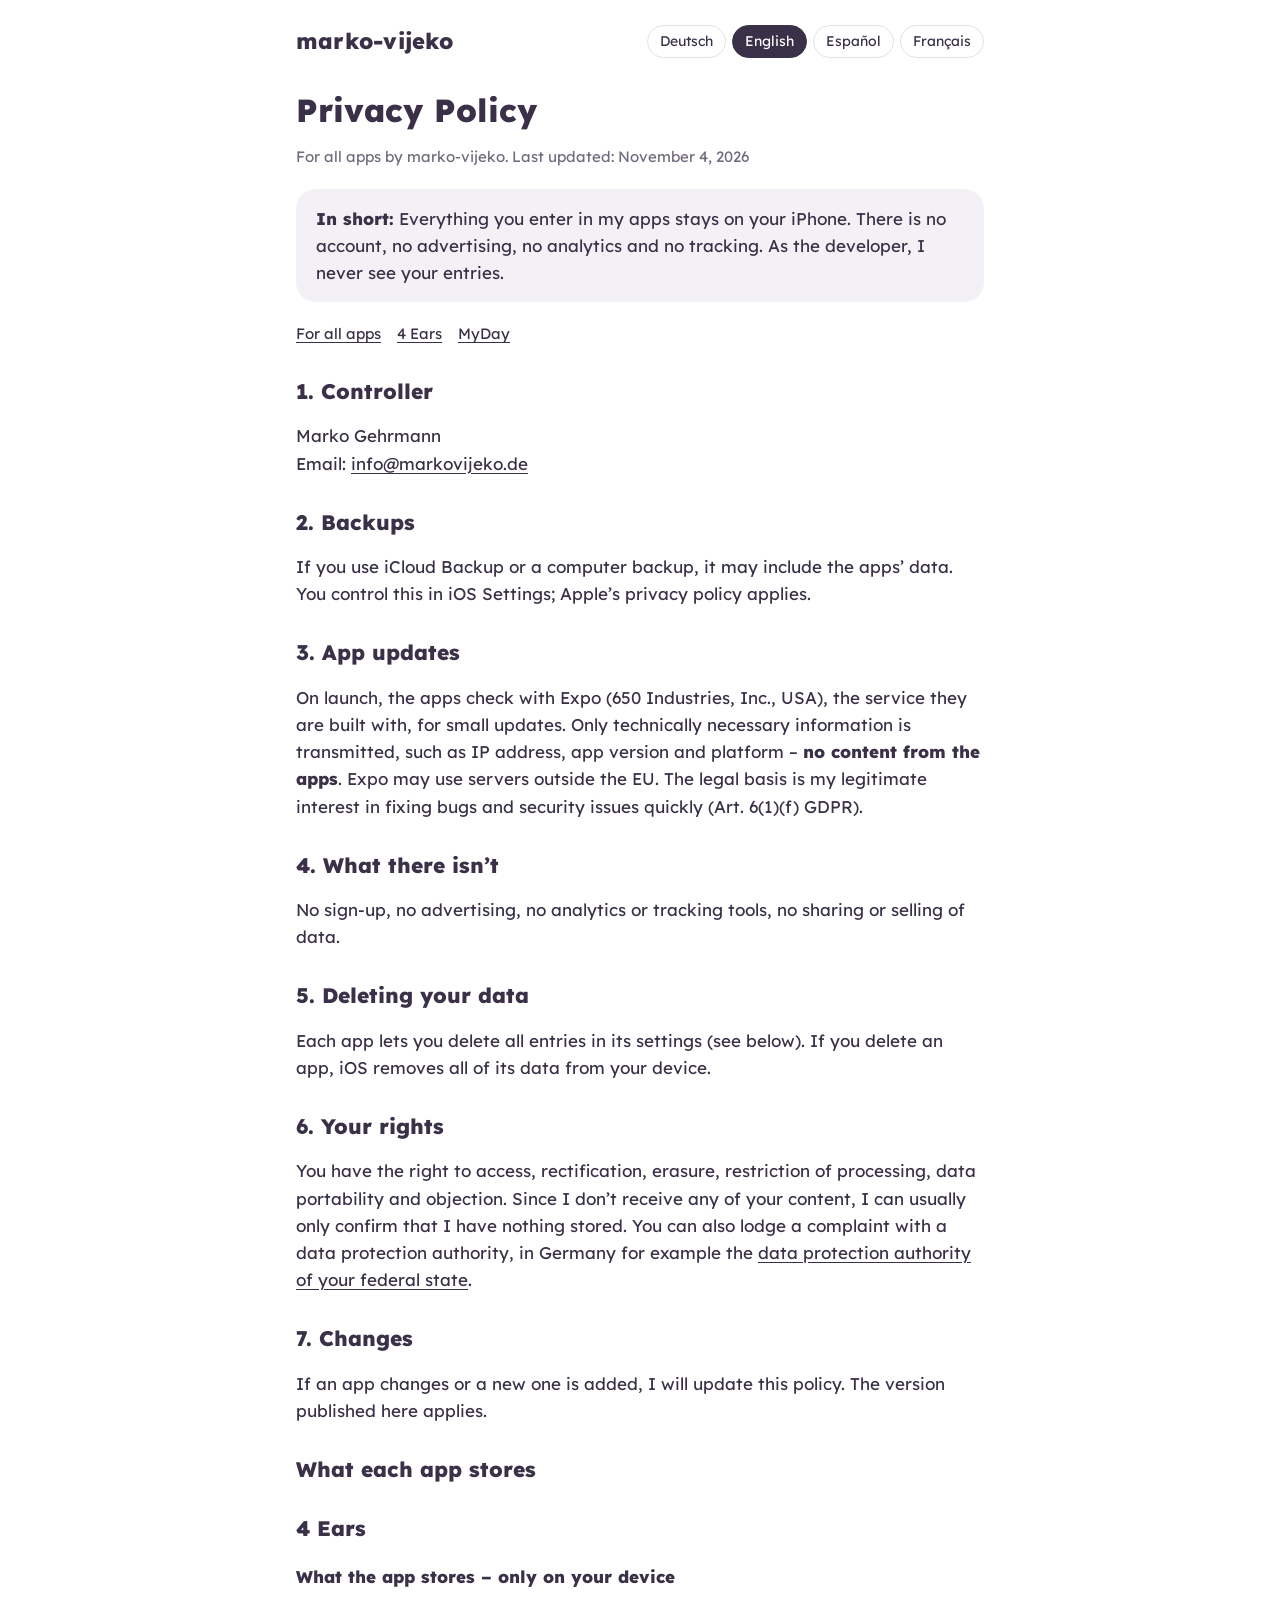
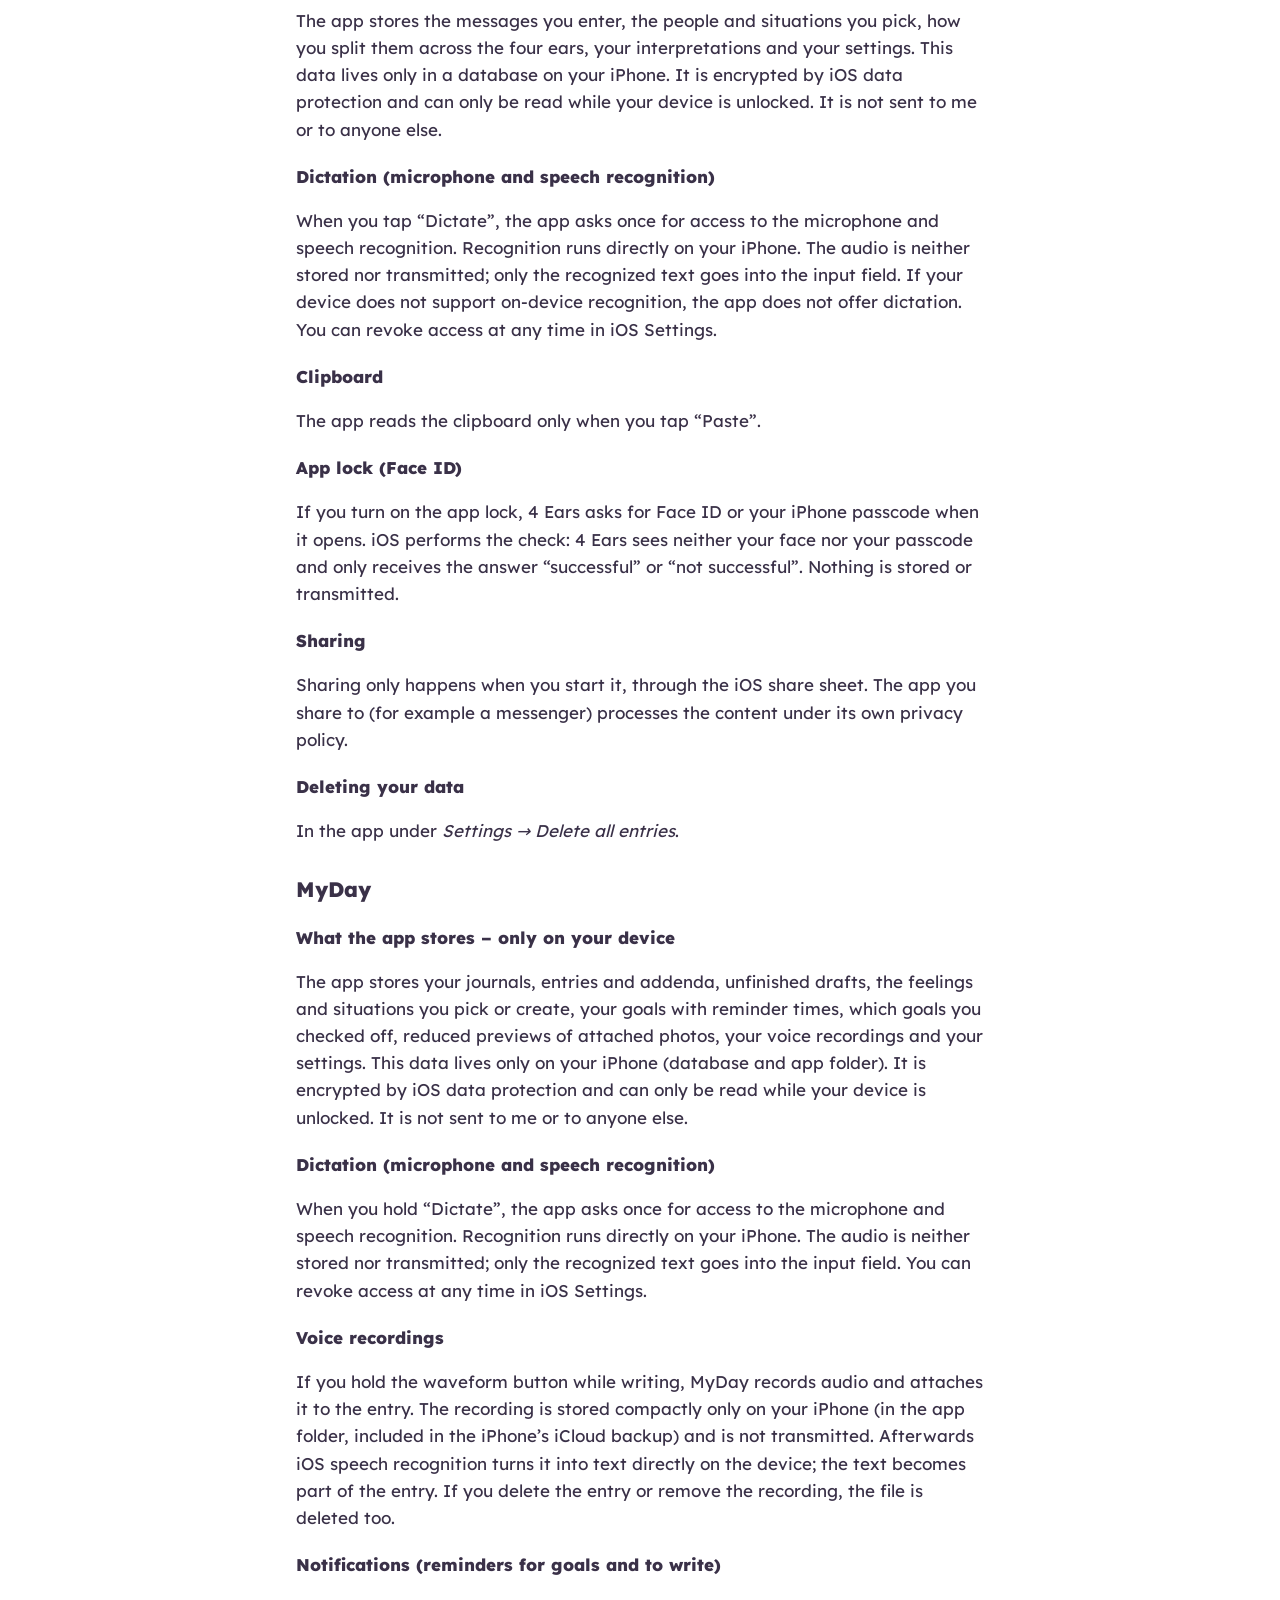
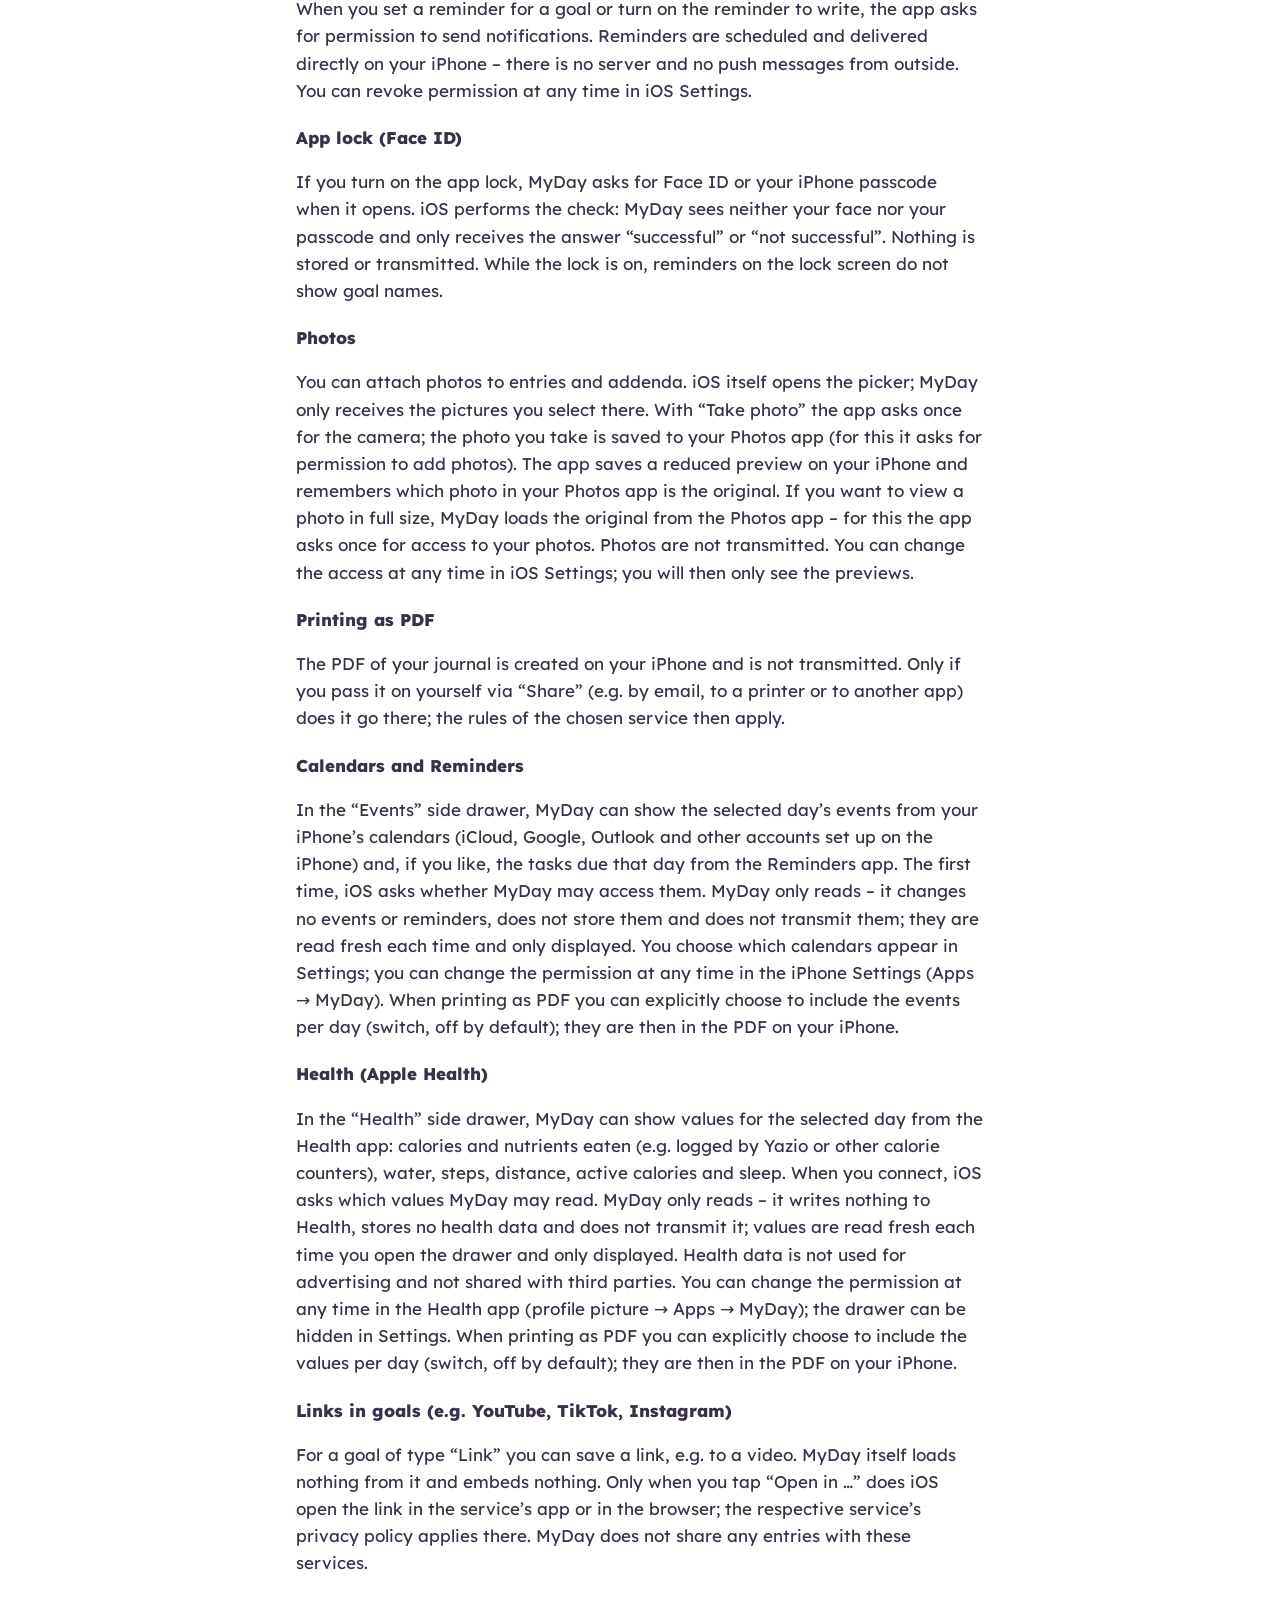
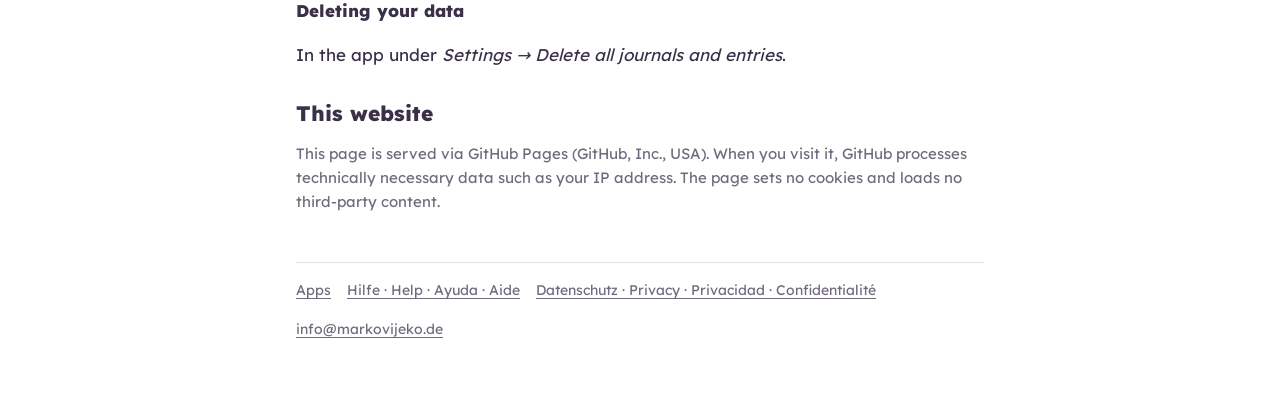
==== commit b8a75e04: "Datenschutz MyDay: Kalender und Erinnerungen (nur lesen, nichts gespeichert), 4 Sprachen Co-Authored" ====
--- a/datenschutz.html
+++ b/datenschutz.html
@@ -75,6 +75,8 @@
       <p>Du kannst an Einträge und Nachträge Fotos anhängen. Die Auswahl öffnet iOS selbst; MyDay erhält nur die Bilder, die du darin auswählst. Mit „Foto aufnehmen“ fragt die App einmalig nach der Kamera; das aufgenommene Foto wird in deiner Fotos-App gesichert (dafür fragt sie nach der Erlaubnis, Fotos hinzuzufügen). Davon speichert die App ein verkleinertes Vorschaubild auf deinem iPhone und merkt sich, welches Foto in deiner Fotos-App das Original ist. Möchtest du ein Foto groß ansehen, lädt MyDay das Original aus der Fotos-App – dafür fragt die App einmalig nach Zugriff auf deine Fotos. Fotos werden nicht übertragen. Den Zugriff kannst du jederzeit in den iOS-Einstellungen ändern; dann siehst du nur die Vorschaubilder.</p>
       <h3>Drucken als PDF</h3>
       <p>Das PDF deines Journals entsteht auf deinem iPhone und wird nicht übertragen. Nur wenn du es selbst über „Teilen“ weitergibst (z. B. per Mail, an einen Drucker oder in eine andere App), gelangt es dorthin; dann gelten die Regeln des gewählten Dienstes.</p>
+      <h3>Kalender und Erinnerungen</h3>
+      <p>Im Seitenfach „Termine“ kann MyDay die Termine des gewählten Tages aus den Kalendern deines iPhones zeigen (iCloud, Google, Outlook und andere Konten, die auf dem iPhone eingerichtet sind) und auf Wunsch die an dem Tag fälligen Aufgaben aus der App „Erinnerungen“. Beim ersten Mal fragt iOS, ob MyDay darauf zugreifen darf. MyDay liest nur – es ändert keine Termine oder Erinnerungen, speichert sie nicht und überträgt sie nicht; sie werden jedes Mal frisch gelesen und nur angezeigt. Welche Kalender erscheinen, wählst du in den Einstellungen; die Erlaubnis kannst du jederzeit in den iPhone-Einstellungen ändern (Apps → MyDay). Beim Drucken als PDF kannst du die Termine je Tag ausdrücklich mit aufnehmen lassen (Schalter, standardmäßig aus); dann stehen sie in dem PDF auf deinem iPhone.</p>
       <h3>Gesundheit (Apple Health)</h3>
       <p>Im Seitenfach „Gesundheit“ kann MyDay Werte des gewählten Tages aus der Health-App anzeigen: gegessene Kalorien und Nährwerte (z. B. eingetragen von Yazio oder anderen Kalorienzählern), Wasser, Schritte, Strecke, aktive Kalorien und Schlaf. Beim Verbinden fragt iOS, welche Werte MyDay lesen darf. MyDay liest nur – es schreibt nichts in Health, speichert keine Gesundheitswerte und überträgt sie nicht; sie werden bei jedem Öffnen des Fachs frisch gelesen und nur angezeigt. Gesundheitsdaten werden nicht für Werbung genutzt und nicht an Dritte weitergegeben. Die Erlaubnis kannst du jederzeit in der Health-App ändern (Profilbild → Apps → MyDay); das Fach lässt sich in den Einstellungen ausblenden. Beim Drucken als PDF kannst du die Werte je Tag ausdrücklich mit aufnehmen lassen (Schalter, standardmäßig aus); dann stehen sie in dem PDF auf deinem iPhone.</p>
       <h3>Links bei Zielen (z. B. YouTube, TikTok, Instagram)</h3>
@@ -143,6 +145,8 @@
       <p>You can attach photos to entries and addenda. iOS itself opens the picker; MyDay only receives the pictures you select there. With “Take photo” the app asks once for the camera; the photo you take is saved to your Photos app (for this it asks for permission to add photos). The app saves a reduced preview on your iPhone and remembers which photo in your Photos app is the original. If you want to view a photo in full size, MyDay loads the original from the Photos app – for this the app asks once for access to your photos. Photos are not transmitted. You can change the access at any time in iOS Settings; you will then only see the previews.</p>
       <h3>Printing as PDF</h3>
       <p>The PDF of your journal is created on your iPhone and is not transmitted. Only if you pass it on yourself via “Share” (e.g. by email, to a printer or to another app) does it go there; the rules of the chosen service then apply.</p>
+      <h3>Calendars and Reminders</h3>
+      <p>In the “Events” side drawer, MyDay can show the selected day’s events from your iPhone’s calendars (iCloud, Google, Outlook and other accounts set up on the iPhone) and, if you like, the tasks due that day from the Reminders app. The first time, iOS asks whether MyDay may access them. MyDay only reads – it changes no events or reminders, does not store them and does not transmit them; they are read fresh each time and only displayed. You choose which calendars appear in Settings; you can change the permission at any time in the iPhone Settings (Apps → MyDay). When printing as PDF you can explicitly choose to include the events per day (switch, off by default); they are then in the PDF on your iPhone.</p>
       <h3>Health (Apple Health)</h3>
       <p>In the “Health” side drawer, MyDay can show values for the selected day from the Health app: calories and nutrients eaten (e.g. logged by Yazio or other calorie counters), water, steps, distance, active calories and sleep. When you connect, iOS asks which values MyDay may read. MyDay only reads – it writes nothing to Health, stores no health data and does not transmit it; values are read fresh each time you open the drawer and only displayed. Health data is not used for advertising and not shared with third parties. You can change the permission at any time in the Health app (profile picture → Apps → MyDay); the drawer can be hidden in Settings. When printing as PDF you can explicitly choose to include the values per day (switch, off by default); they are then in the PDF on your iPhone.</p>
       <h3>Links in goals (e.g. YouTube, TikTok, Instagram)</h3>
@@ -211,6 +215,8 @@
       <p>Puedes adjuntar fotos a entradas y notas posteriores. El propio iOS abre el selector; MyDay solo recibe las imágenes que eliges allí. Con «Hacer foto» la app pide una vez acceso a la cámara; la foto se guarda en tu app Fotos (para ello pide permiso para añadir fotos). La app guarda una vista previa reducida en tu iPhone y recuerda qué foto de tu app Fotos es el original. Si quieres ver una foto en grande, MyDay carga el original desde la app Fotos; para ello la app pide una vez acceso a tus fotos. Las fotos no se transmiten. Puedes cambiar el acceso en cualquier momento en los Ajustes de iOS; entonces solo verás las vistas previas.</p>
       <h3>Imprimir como PDF</h3>
       <p>El PDF de tu diario se crea en tu iPhone y no se transmite. Solo si lo compartes tú mismo con «Compartir» (p. ej. por correo, a una impresora o a otra app) llega allí; entonces se aplican las reglas del servicio elegido.</p>
+      <h3>Calendarios y Recordatorios</h3>
+      <p>En el cajón lateral «Citas», MyDay puede mostrar las citas del día elegido de los calendarios de tu iPhone (iCloud, Google, Outlook y otras cuentas configuradas en el iPhone) y, si quieres, las tareas de la app Recordatorios que vencen ese día. La primera vez, iOS pregunta si MyDay puede acceder a ellos. MyDay solo lee: no cambia citas ni recordatorios, no los guarda ni los transmite; se leen de nuevo cada vez y solo se muestran. Qué calendarios aparecen lo eliges en Ajustes; puedes cambiar el permiso en cualquier momento en Ajustes del iPhone (Apps → MyDay). Al imprimir como PDF puedes incluir expresamente las citas de cada día (interruptor, desactivado por defecto); entonces aparecen en el PDF en tu iPhone.</p>
       <h3>Salud (Apple Salud)</h3>
       <p>En el cajón lateral «Salud», MyDay puede mostrar valores del día elegido de la app Salud: calorías y nutrientes ingeridos (p. ej. registrados por Yazio u otros contadores de calorías), agua, pasos, distancia, calorías activas y sueño. Al conectar, iOS pregunta qué valores puede leer MyDay. MyDay solo lee: no escribe nada en Salud, no guarda datos de salud ni los transmite; se leen de nuevo cada vez que abres el cajón y solo se muestran. Los datos de salud no se usan para publicidad ni se comparten con terceros. Puedes cambiar el permiso en cualquier momento en la app Salud (foto de perfil → Apps → MyDay); el cajón se puede ocultar en Ajustes. Al imprimir como PDF puedes incluir expresamente los valores de cada día (interruptor, desactivado por defecto); entonces aparecen en el PDF en tu iPhone.</p>
       <h3>Enlaces en metas (p. ej. YouTube, TikTok, Instagram)</h3>
@@ -280,6 +286,8 @@
       <p>Tu peux joindre des photos aux entrées et aux compléments. C’est iOS qui ouvre la sélection ; MyDay ne reçoit que les images que tu y choisis. Avec « Prendre une photo », l’app demande une seule fois l’accès à l’appareil photo ; la photo prise est enregistrée dans ton app Photos (pour cela, l’app demande l’autorisation d’ajouter des photos). L’app enregistre un aperçu réduit sur ton iPhone et retient quelle photo de ton app Photos est l’original. Si tu veux voir une photo en grand, MyDay charge l’original depuis l’app Photos – pour cela, l’app demande une seule fois l’accès à tes photos. Les photos ne sont pas transmises. Tu peux modifier l’accès à tout moment dans les réglages d’iOS ; tu ne verras alors que les aperçus.</p>
       <h3>Imprimer en PDF</h3>
       <p>Le PDF de ton journal est créé sur ton iPhone et n’est pas transmis. Ce n’est que si tu le transmets toi-même via « Partager » (par ex. par e-mail, vers une imprimante ou une autre app) qu’il y arrive ; les règles du service choisi s’appliquent alors.</p>
+      <h3>Calendriers et Rappels</h3>
+      <p>Dans le tiroir latéral « Agenda », MyDay peut afficher les événements du jour choisi issus des calendriers de ton iPhone (iCloud, Google, Outlook et autres comptes configurés sur l’iPhone) et, si tu le souhaites, les tâches de l’app Rappels prévues ce jour-là. La première fois, iOS demande si MyDay peut y accéder. MyDay lit seulement – il ne modifie aucun événement ni rappel, ne les enregistre pas et ne les transmet pas ; ils sont relus à chaque fois et seulement affichés. Tu choisis dans les réglages quels calendriers apparaissent ; tu peux modifier l’autorisation à tout moment dans les Réglages de l’iPhone (Apps → MyDay). Lors de l’impression en PDF, tu peux choisir d’inclure les événements de chaque jour (interrupteur, désactivé par défaut) ; ils figurent alors dans le PDF sur ton iPhone.</p>
       <h3>Santé (Apple Santé)</h3>
       <p>Dans le tiroir latéral « Santé », MyDay peut afficher des valeurs du jour choisi issues de l’app Santé : calories et nutriments consommés (par ex. saisis par Yazio ou d’autres compteurs de calories), eau, pas, distance, calories actives et sommeil. Lors de la connexion, iOS demande quelles valeurs MyDay peut lire. MyDay lit seulement – il n’écrit rien dans Santé, n’enregistre aucune donnée de santé et ne la transmet pas ; les valeurs sont relues à chaque ouverture du tiroir et seulement affichées. Les données de santé ne sont pas utilisées à des fins publicitaires ni communiquées à des tiers. Tu peux modifier l’autorisation à tout moment dans l’app Santé (photo de profil → Apps → MyDay) ; le tiroir peut être masqué dans les réglages. Lors de l’impression en PDF, tu peux choisir d’inclure les valeurs de chaque jour (interrupteur, désactivé par défaut) ; elles figurent alors dans le PDF sur ton iPhone.</p>
       <h3>Liens dans les objectifs (par ex. YouTube, TikTok, Instagram)</h3>
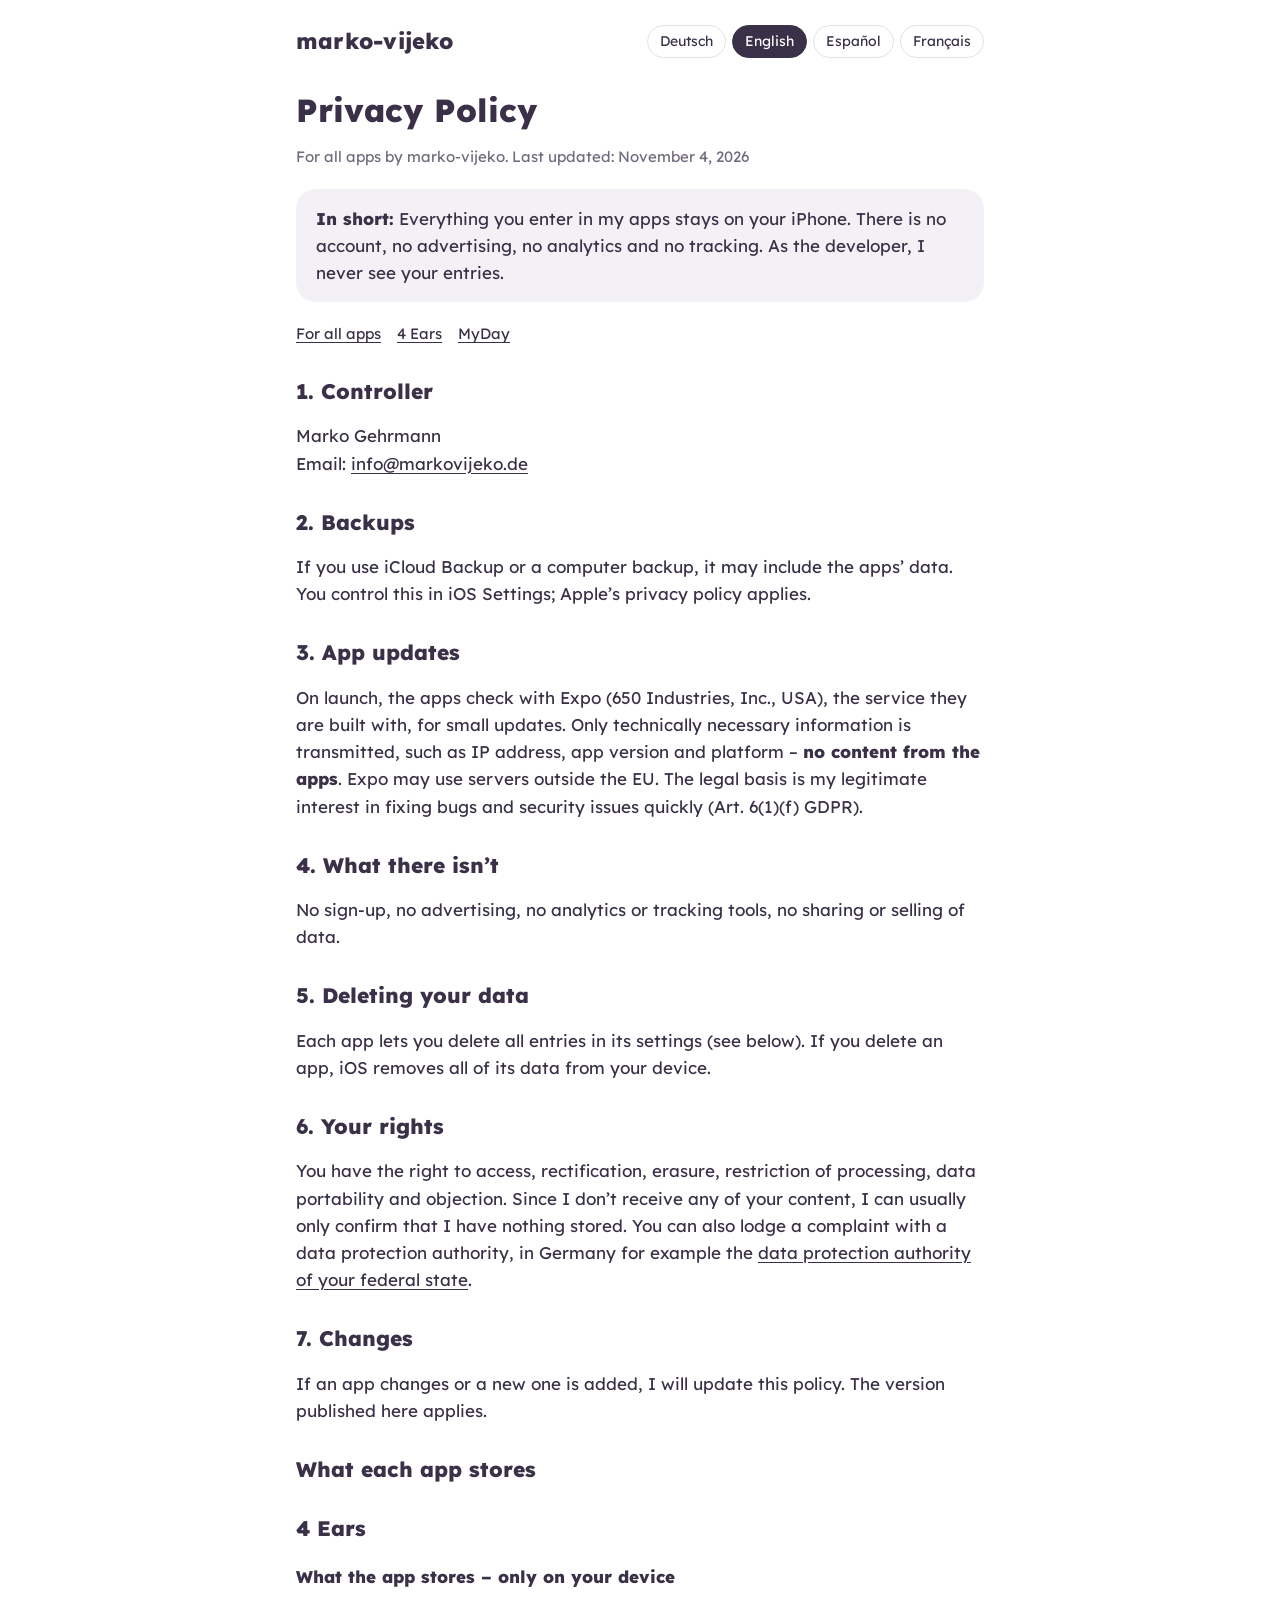
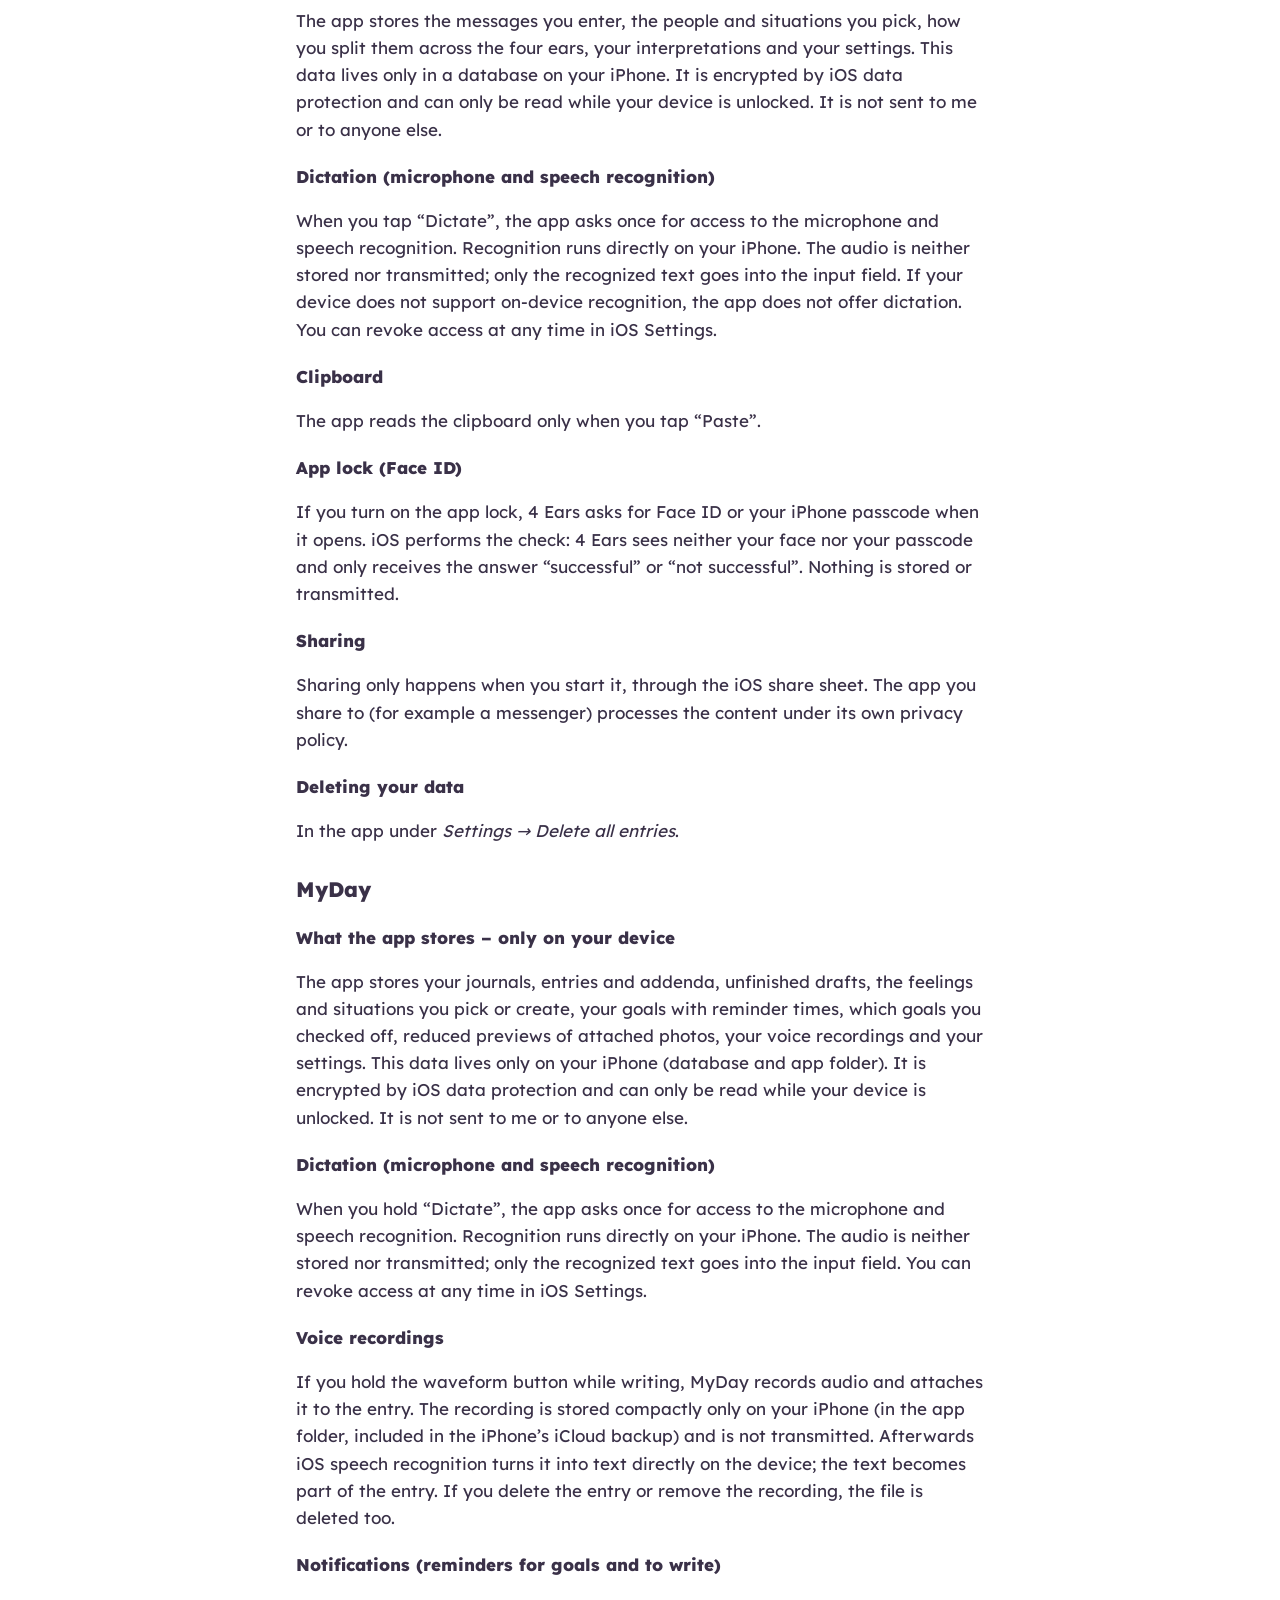
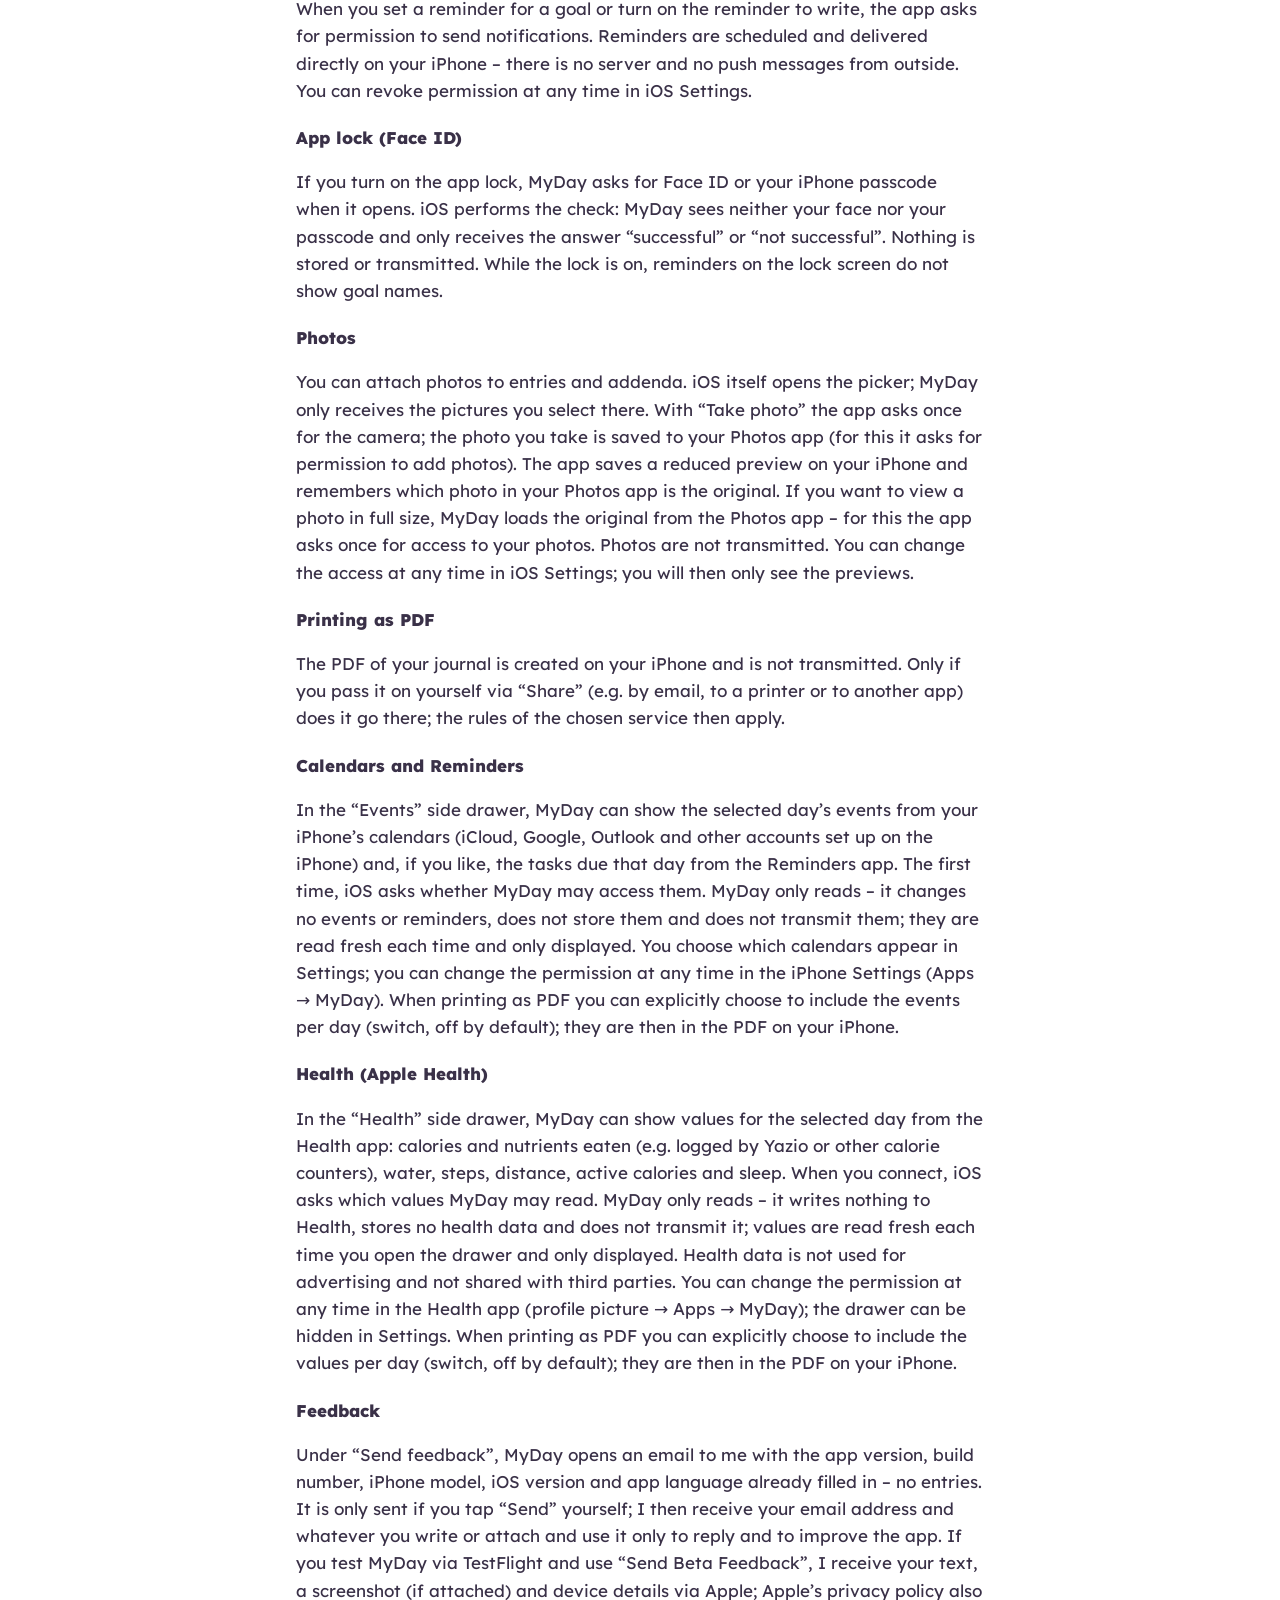
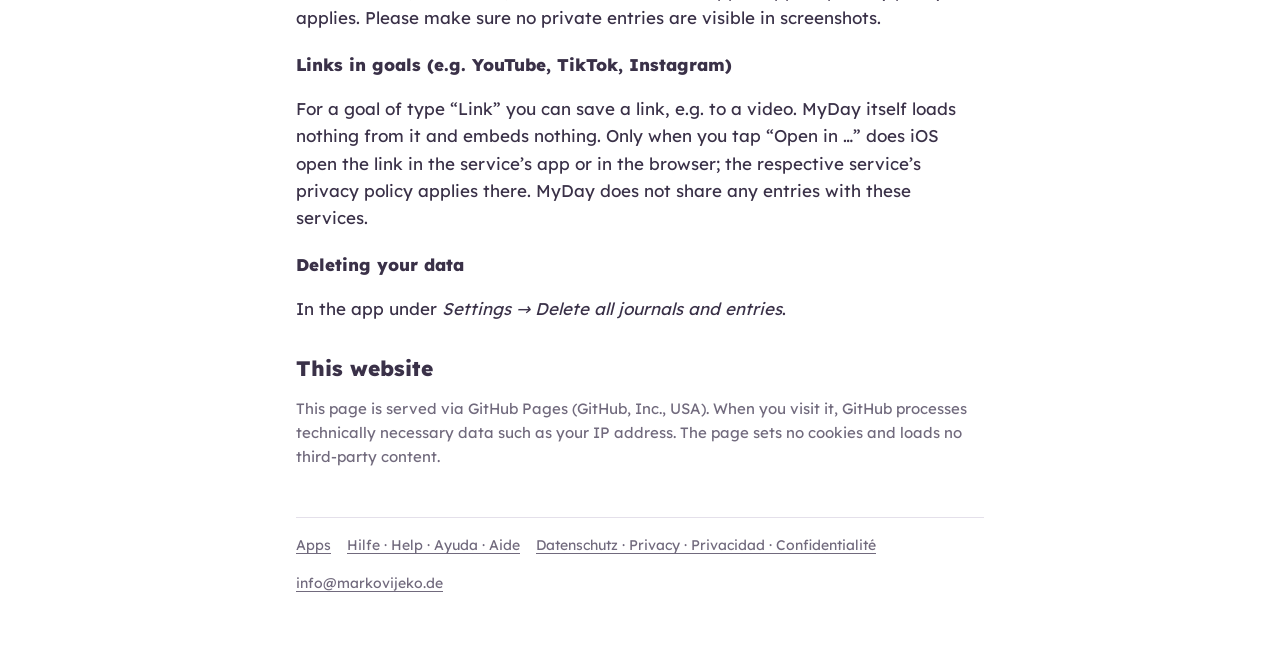
==== commit 0a0ec40e: "Datenschutz MyDay: Feedback per E-Mail und TestFlight (4 Sprachen) Co-Authored-By: Claude Opus 5.5 <" ====
--- a/datenschutz.html
+++ b/datenschutz.html
@@ -79,6 +79,8 @@
       <p>Im Seitenfach „Termine“ kann MyDay die Termine des gewählten Tages aus den Kalendern deines iPhones zeigen (iCloud, Google, Outlook und andere Konten, die auf dem iPhone eingerichtet sind) und auf Wunsch die an dem Tag fälligen Aufgaben aus der App „Erinnerungen“. Beim ersten Mal fragt iOS, ob MyDay darauf zugreifen darf. MyDay liest nur – es ändert keine Termine oder Erinnerungen, speichert sie nicht und überträgt sie nicht; sie werden jedes Mal frisch gelesen und nur angezeigt. Welche Kalender erscheinen, wählst du in den Einstellungen; die Erlaubnis kannst du jederzeit in den iPhone-Einstellungen ändern (Apps → MyDay). Beim Drucken als PDF kannst du die Termine je Tag ausdrücklich mit aufnehmen lassen (Schalter, standardmäßig aus); dann stehen sie in dem PDF auf deinem iPhone.</p>
       <h3>Gesundheit (Apple Health)</h3>
       <p>Im Seitenfach „Gesundheit“ kann MyDay Werte des gewählten Tages aus der Health-App anzeigen: gegessene Kalorien und Nährwerte (z. B. eingetragen von Yazio oder anderen Kalorienzählern), Wasser, Schritte, Strecke, aktive Kalorien und Schlaf. Beim Verbinden fragt iOS, welche Werte MyDay lesen darf. MyDay liest nur – es schreibt nichts in Health, speichert keine Gesundheitswerte und überträgt sie nicht; sie werden bei jedem Öffnen des Fachs frisch gelesen und nur angezeigt. Gesundheitsdaten werden nicht für Werbung genutzt und nicht an Dritte weitergegeben. Die Erlaubnis kannst du jederzeit in der Health-App ändern (Profilbild → Apps → MyDay); das Fach lässt sich in den Einstellungen ausblenden. Beim Drucken als PDF kannst du die Werte je Tag ausdrücklich mit aufnehmen lassen (Schalter, standardmäßig aus); dann stehen sie in dem PDF auf deinem iPhone.</p>
+      <h3>Feedback</h3>
+      <p>Unter „Feedback geben“ öffnet MyDay eine E-Mail an mich, in der App-Version, Build-Nummer, iPhone-Modell, iOS-Version und App-Sprache schon eingetragen sind – keine Einträge. Abgeschickt wird sie nur, wenn du selbst auf „Senden“ tippst; dann erhalte ich deine E-Mail-Adresse und was du schreibst oder anhängst und nutze es nur, um dir zu antworten und die App zu verbessern. Wenn du MyDay über TestFlight testest und dort „Beta-Feedback senden“ nutzt, bekomme ich über Apple deinen Text, ein Bildschirmfoto (falls angehängt) und Angaben zum Gerät; dafür gilt zusätzlich die Datenschutzerklärung von Apple. Bitte achte darauf, dass auf Bildschirmfotos keine privaten Einträge zu sehen sind.</p>
       <h3>Links bei Zielen (z. B. YouTube, TikTok, Instagram)</h3>
       <p>Bei einem Ziel der Art „Link“ kannst du einen Link speichern, z. B. zu einem Video. MyDay lädt davon selbst nichts und bettet nichts ein. Erst wenn du auf „In … öffnen“ tippst, öffnet iOS den Link in der App des Dienstes oder im Browser; dort gelten die Datenschutzbestimmungen des jeweiligen Dienstes. MyDay gibt keine Einträge an diese Dienste weiter.</p>
       <h3>Daten löschen</h3>
@@ -149,6 +151,8 @@
       <p>In the “Events” side drawer, MyDay can show the selected day’s events from your iPhone’s calendars (iCloud, Google, Outlook and other accounts set up on the iPhone) and, if you like, the tasks due that day from the Reminders app. The first time, iOS asks whether MyDay may access them. MyDay only reads – it changes no events or reminders, does not store them and does not transmit them; they are read fresh each time and only displayed. You choose which calendars appear in Settings; you can change the permission at any time in the iPhone Settings (Apps → MyDay). When printing as PDF you can explicitly choose to include the events per day (switch, off by default); they are then in the PDF on your iPhone.</p>
       <h3>Health (Apple Health)</h3>
       <p>In the “Health” side drawer, MyDay can show values for the selected day from the Health app: calories and nutrients eaten (e.g. logged by Yazio or other calorie counters), water, steps, distance, active calories and sleep. When you connect, iOS asks which values MyDay may read. MyDay only reads – it writes nothing to Health, stores no health data and does not transmit it; values are read fresh each time you open the drawer and only displayed. Health data is not used for advertising and not shared with third parties. You can change the permission at any time in the Health app (profile picture → Apps → MyDay); the drawer can be hidden in Settings. When printing as PDF you can explicitly choose to include the values per day (switch, off by default); they are then in the PDF on your iPhone.</p>
+      <h3>Feedback</h3>
+      <p>Under “Send feedback”, MyDay opens an email to me with the app version, build number, iPhone model, iOS version and app language already filled in – no entries. It is only sent if you tap “Send” yourself; I then receive your email address and whatever you write or attach and use it only to reply and to improve the app. If you test MyDay via TestFlight and use “Send Beta Feedback”, I receive your text, a screenshot (if attached) and device details via Apple; Apple’s privacy policy also applies. Please make sure no private entries are visible in screenshots.</p>
       <h3>Links in goals (e.g. YouTube, TikTok, Instagram)</h3>
       <p>For a goal of type “Link” you can save a link, e.g. to a video. MyDay itself loads nothing from it and embeds nothing. Only when you tap “Open in …” does iOS open the link in the service’s app or in the browser; the respective service’s privacy policy applies there. MyDay does not share any entries with these services.</p>
       <h3>Deleting your data</h3>
@@ -219,6 +223,8 @@
       <p>En el cajón lateral «Citas», MyDay puede mostrar las citas del día elegido de los calendarios de tu iPhone (iCloud, Google, Outlook y otras cuentas configuradas en el iPhone) y, si quieres, las tareas de la app Recordatorios que vencen ese día. La primera vez, iOS pregunta si MyDay puede acceder a ellos. MyDay solo lee: no cambia citas ni recordatorios, no los guarda ni los transmite; se leen de nuevo cada vez y solo se muestran. Qué calendarios aparecen lo eliges en Ajustes; puedes cambiar el permiso en cualquier momento en Ajustes del iPhone (Apps → MyDay). Al imprimir como PDF puedes incluir expresamente las citas de cada día (interruptor, desactivado por defecto); entonces aparecen en el PDF en tu iPhone.</p>
       <h3>Salud (Apple Salud)</h3>
       <p>En el cajón lateral «Salud», MyDay puede mostrar valores del día elegido de la app Salud: calorías y nutrientes ingeridos (p. ej. registrados por Yazio u otros contadores de calorías), agua, pasos, distancia, calorías activas y sueño. Al conectar, iOS pregunta qué valores puede leer MyDay. MyDay solo lee: no escribe nada en Salud, no guarda datos de salud ni los transmite; se leen de nuevo cada vez que abres el cajón y solo se muestran. Los datos de salud no se usan para publicidad ni se comparten con terceros. Puedes cambiar el permiso en cualquier momento en la app Salud (foto de perfil → Apps → MyDay); el cajón se puede ocultar en Ajustes. Al imprimir como PDF puedes incluir expresamente los valores de cada día (interruptor, desactivado por defecto); entonces aparecen en el PDF en tu iPhone.</p>
+      <h3>Comentarios</h3>
+      <p>En «Enviar comentarios», MyDay abre un correo dirigido a mí con la versión de la app, el número de build, el modelo de iPhone, la versión de iOS y el idioma de la app ya rellenados, sin ninguna entrada. Solo se envía si tú mismo tocas «Enviar»; entonces recibo tu dirección de correo y lo que escribas o adjuntes, y lo uso solo para responderte y mejorar la app. Si pruebas MyDay con TestFlight y usas «Enviar comentarios de la beta», recibo a través de Apple tu texto, una captura (si la adjuntas) y datos del dispositivo; también se aplica la política de privacidad de Apple. Asegúrate de que no se vean entradas privadas en las capturas.</p>
       <h3>Enlaces en metas (p. ej. YouTube, TikTok, Instagram)</h3>
       <p>En una meta de tipo «Enlace» puedes guardar un enlace, p. ej. a un vídeo. MyDay no carga ni integra nada. Solo cuando tocas «Abrir en …», iOS abre el enlace en la app del servicio o en el navegador; allí se aplica la política de privacidad de cada servicio. MyDay no comparte ninguna entrada con estos servicios.</p>
       <h3>Borrar tus datos</h3>
@@ -290,6 +296,8 @@
       <p>Dans le tiroir latéral « Agenda », MyDay peut afficher les événements du jour choisi issus des calendriers de ton iPhone (iCloud, Google, Outlook et autres comptes configurés sur l’iPhone) et, si tu le souhaites, les tâches de l’app Rappels prévues ce jour-là. La première fois, iOS demande si MyDay peut y accéder. MyDay lit seulement – il ne modifie aucun événement ni rappel, ne les enregistre pas et ne les transmet pas ; ils sont relus à chaque fois et seulement affichés. Tu choisis dans les réglages quels calendriers apparaissent ; tu peux modifier l’autorisation à tout moment dans les Réglages de l’iPhone (Apps → MyDay). Lors de l’impression en PDF, tu peux choisir d’inclure les événements de chaque jour (interrupteur, désactivé par défaut) ; ils figurent alors dans le PDF sur ton iPhone.</p>
       <h3>Santé (Apple Santé)</h3>
       <p>Dans le tiroir latéral « Santé », MyDay peut afficher des valeurs du jour choisi issues de l’app Santé : calories et nutriments consommés (par ex. saisis par Yazio ou d’autres compteurs de calories), eau, pas, distance, calories actives et sommeil. Lors de la connexion, iOS demande quelles valeurs MyDay peut lire. MyDay lit seulement – il n’écrit rien dans Santé, n’enregistre aucune donnée de santé et ne la transmet pas ; les valeurs sont relues à chaque ouverture du tiroir et seulement affichées. Les données de santé ne sont pas utilisées à des fins publicitaires ni communiquées à des tiers. Tu peux modifier l’autorisation à tout moment dans l’app Santé (photo de profil → Apps → MyDay) ; le tiroir peut être masqué dans les réglages. Lors de l’impression en PDF, tu peux choisir d’inclure les valeurs de chaque jour (interrupteur, désactivé par défaut) ; elles figurent alors dans le PDF sur ton iPhone.</p>
+      <h3>Avis</h3>
+      <p>Sous « Donner un avis », MyDay ouvre un e-mail à mon adresse avec la version de l’app, le numéro de build, le modèle d’iPhone, la version d’iOS et la langue de l’app déjà renseignés – aucune entrée. Il n’est envoyé que si tu touches toi-même « Envoyer » ; je reçois alors ton adresse e-mail et ce que tu écris ou joins, et je l’utilise uniquement pour te répondre et améliorer l’app. Si tu testes MyDay via TestFlight et utilises « Envoyer un retour bêta », je reçois par Apple ton texte, une capture d’écran (si jointe) et des infos sur l’appareil ; la politique de confidentialité d’Apple s’applique aussi. Veille à ce qu’aucune entrée privée ne soit visible sur les captures.</p>
       <h3>Liens dans les objectifs (par ex. YouTube, TikTok, Instagram)</h3>
       <p>Pour un objectif de type « Lien », tu peux enregistrer un lien, par ex. vers une vidéo. MyDay ne charge et n’intègre rien lui-même. Ce n’est que lorsque tu touches « Ouvrir dans … » qu’iOS ouvre le lien dans l’app du service ou dans le navigateur ; la politique de confidentialité du service concerné s’y applique. MyDay ne transmet aucune entrée à ces services.</p>
       <h3>Supprimer tes données</h3>
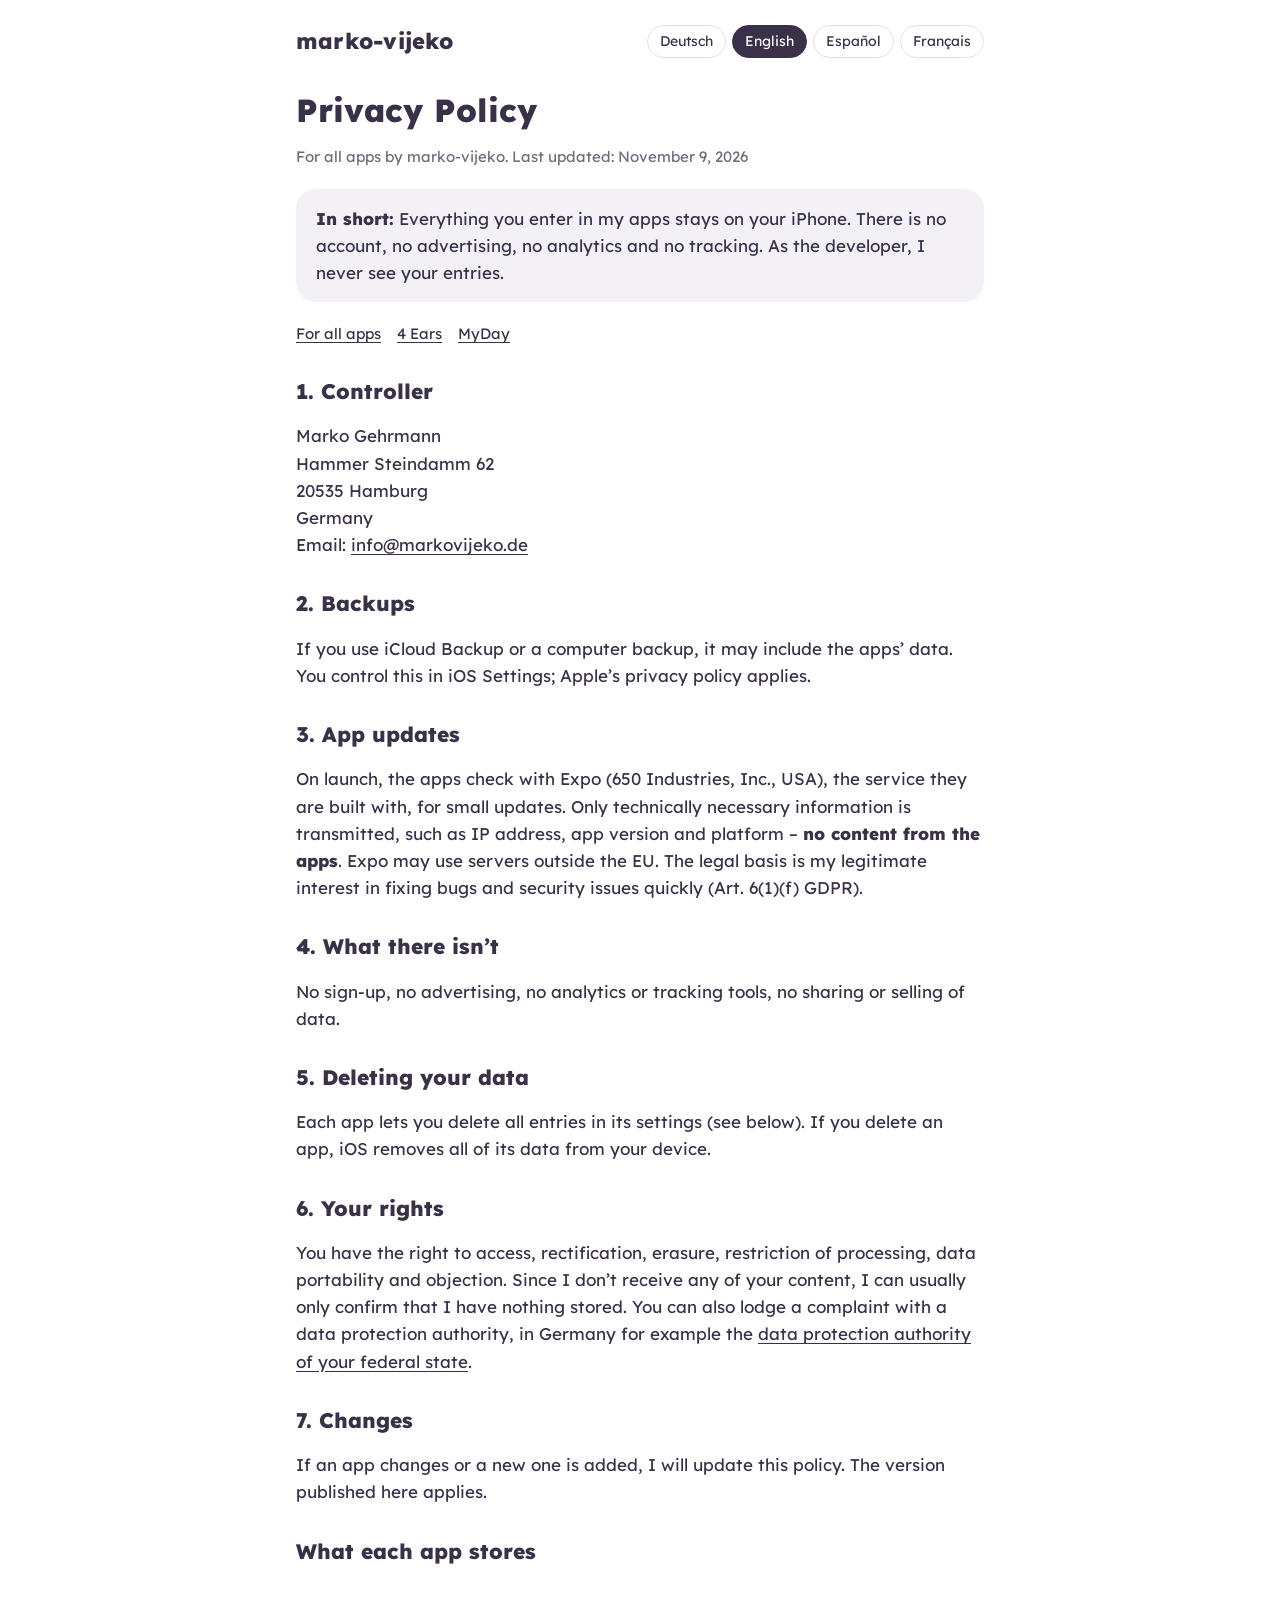
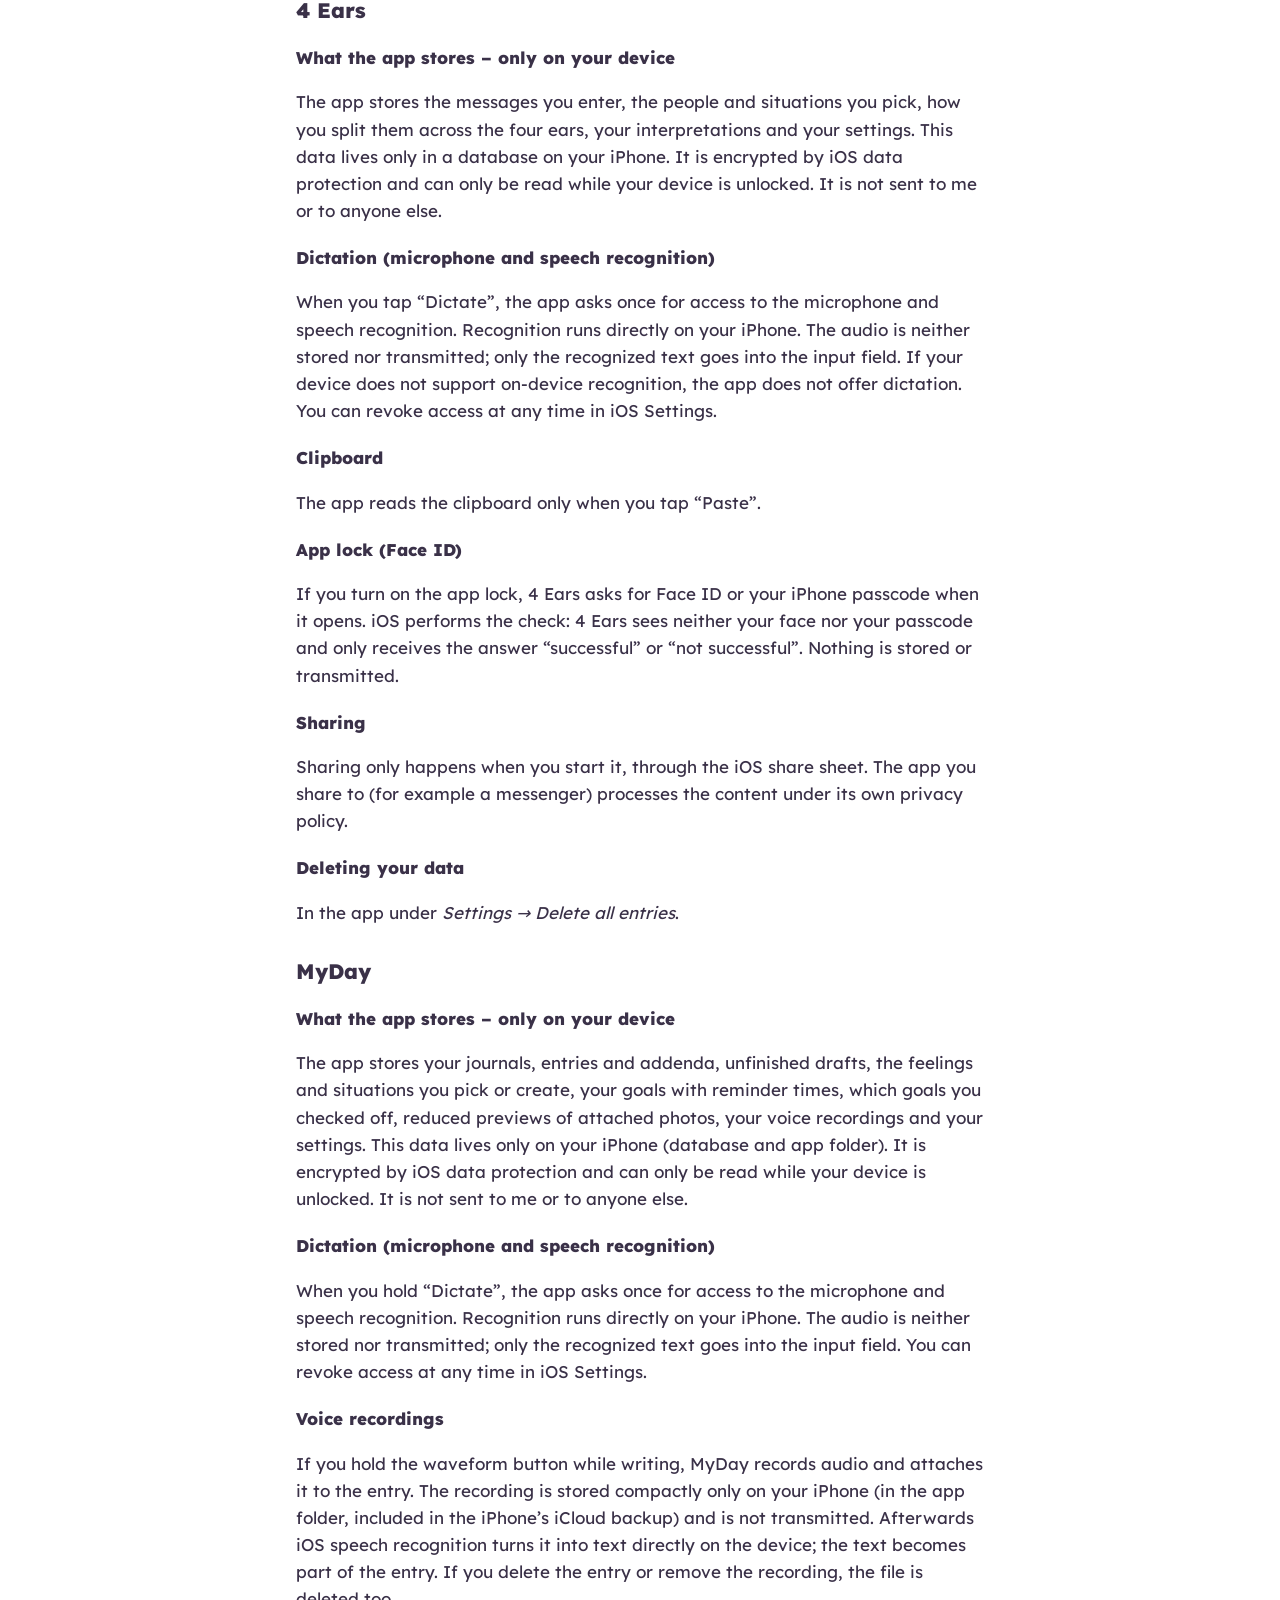
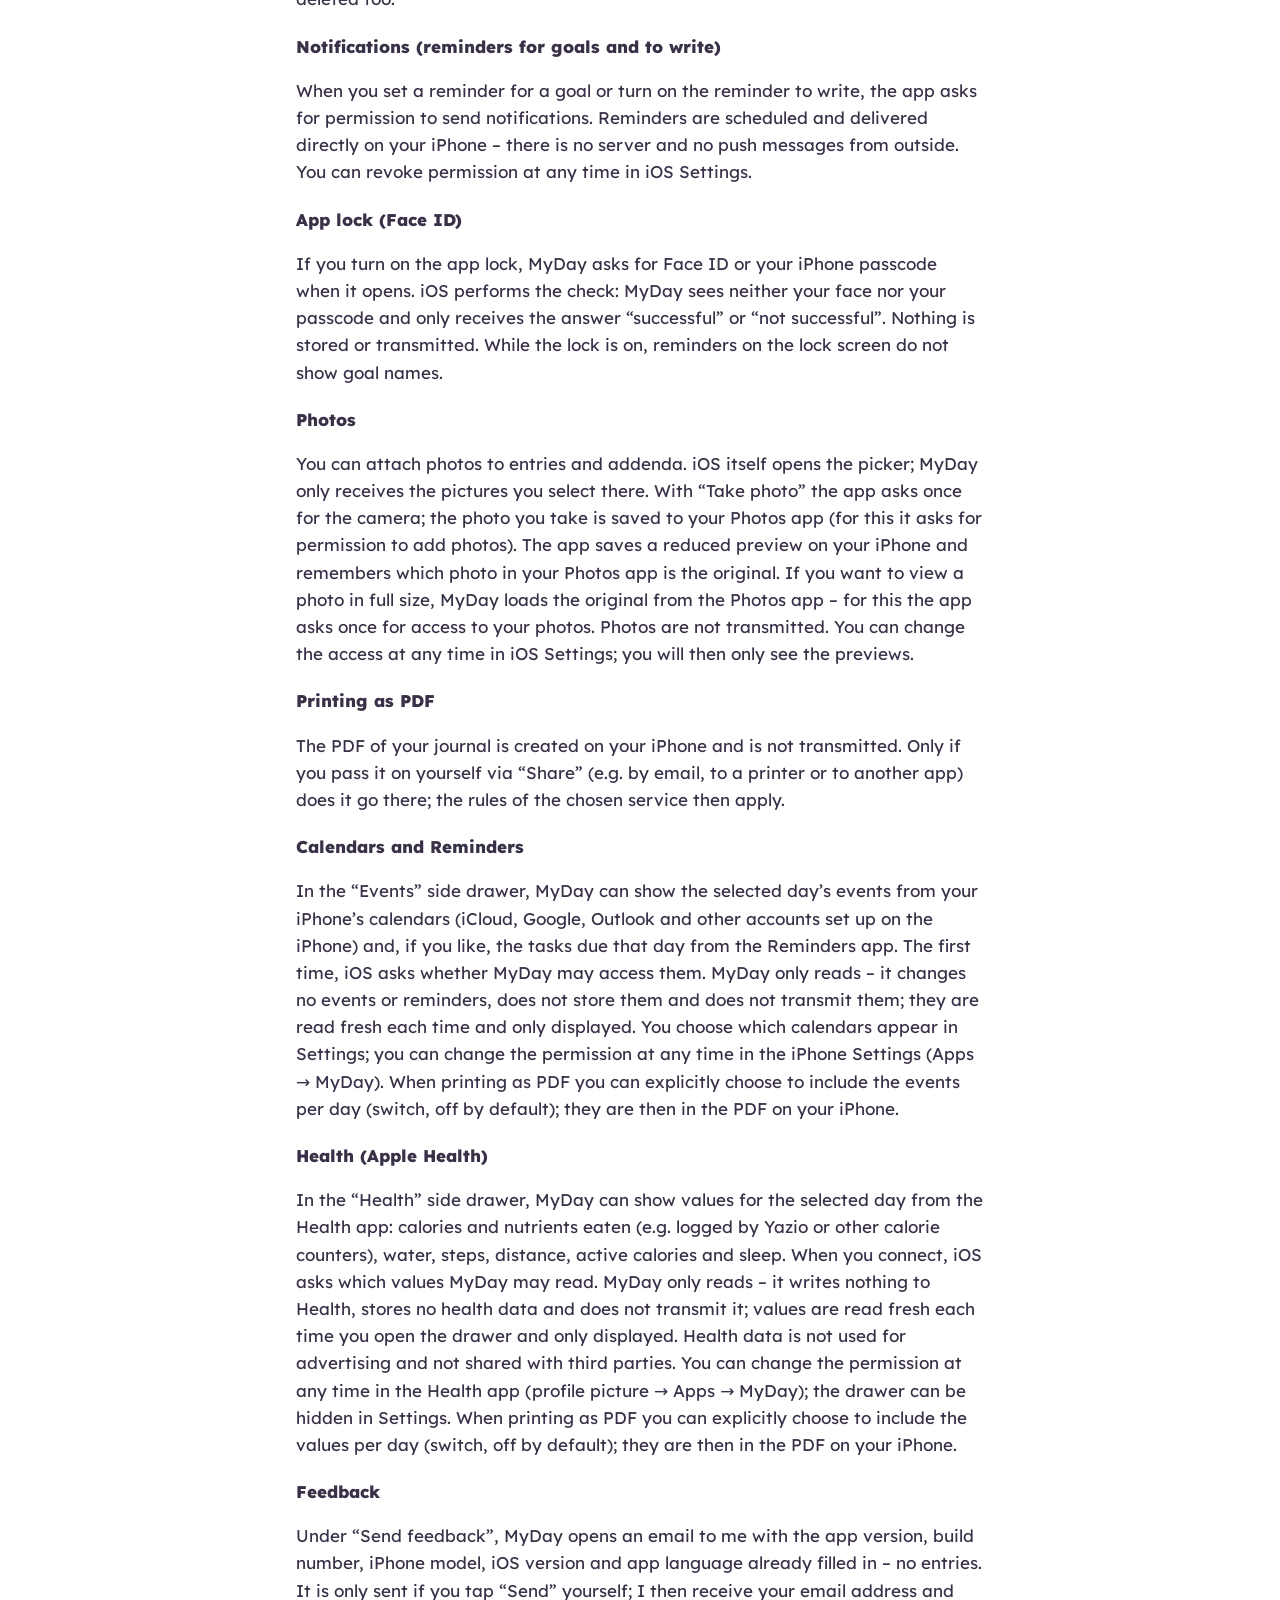
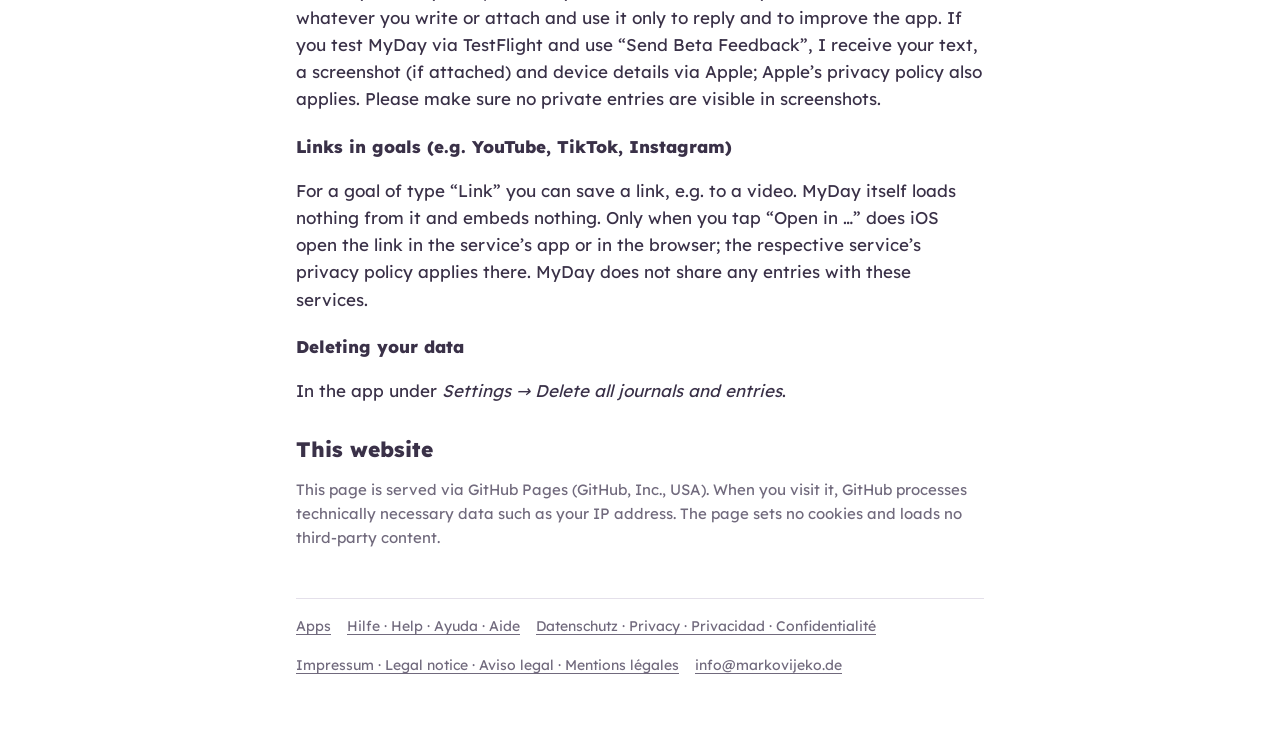
==== commit aa94a6a8: "Impressum mit Anschrift und Nutzungsbedingungen (Apple-Standard-EULA) für alle Apps; Anschrift in de" ====
--- a/datenschutz.html
+++ b/datenschutz.html
@@ -22,13 +22,13 @@
 
   <article data-lang="de" lang="de">
     <h1>Datenschutzerklärung</h1>
-    <p class="stand">Für alle Apps von marko-vijeko. Stand: 4. November 2026</p>
+    <p class="stand">Für alle Apps von marko-vijeko. Stand: 9. November 2026</p>
     <div class="kurz"><p><b>Kurz gesagt:</b> Alles, was du in meinen Apps eingibst, bleibt auf deinem iPhone. Es gibt kein Konto, keine Werbung, keine Analyse und kein Tracking. Ich als Entwickler bekomme deine Einträge nie zu sehen.</p></div>
     <p class="inhalt"><a href="#allgemein">Für alle Apps</a><a href="#4ears">4 Ears</a><a href="#myday">MyDay</a></p>
 
     <section data-anker="allgemein">
       <h2>1. Verantwortlich</h2>
-      <p>Marko Gehrmann<br>E-Mail: <a href="mailto:info@markovijeko.de">info@markovijeko.de</a></p>
+      <p>Marko Gehrmann<br>Hammer Steindamm 62<br>20535 Hamburg<br>Deutschland<br>E-Mail: <a href="mailto:info@markovijeko.de">info@markovijeko.de</a></p>
       <h2>2. Backups</h2>
       <p>Wenn du iCloud-Backup oder ein Backup am Computer nutzt, kann es die Daten der Apps enthalten. Das steuerst du in den iOS-Einstellungen; dafür gelten die Datenschutzbestimmungen von Apple.</p>
       <h2>3. App-Aktualisierungen</h2>
@@ -94,13 +94,13 @@
 
   <article data-lang="en" lang="en">
     <h1>Privacy Policy</h1>
-    <p class="stand">For all apps by marko-vijeko. Last updated: November 4, 2026</p>
+    <p class="stand">For all apps by marko-vijeko. Last updated: November 9, 2026</p>
     <div class="kurz"><p><b>In short:</b> Everything you enter in my apps stays on your iPhone. There is no account, no advertising, no analytics and no tracking. As the developer, I never see your entries.</p></div>
     <p class="inhalt"><a href="#allgemein">For all apps</a><a href="#4ears">4 Ears</a><a href="#myday">MyDay</a></p>
 
     <section data-anker="allgemein">
       <h2>1. Controller</h2>
-      <p>Marko Gehrmann<br>Email: <a href="mailto:info@markovijeko.de">info@markovijeko.de</a></p>
+      <p>Marko Gehrmann<br>Hammer Steindamm 62<br>20535 Hamburg<br>Germany<br>Email: <a href="mailto:info@markovijeko.de">info@markovijeko.de</a></p>
       <h2>2. Backups</h2>
       <p>If you use iCloud Backup or a computer backup, it may include the apps’ data. You control this in iOS Settings; Apple’s privacy policy applies.</p>
       <h2>3. App updates</h2>
@@ -166,13 +166,13 @@
 
   <article data-lang="es" lang="es">
     <h1>Política de privacidad</h1>
-    <p class="stand">Para todas las apps de marko-vijeko. Última actualización: 4 de noviembre de 2026</p>
+    <p class="stand">Para todas las apps de marko-vijeko. Última actualización: 9 de noviembre de 2026</p>
     <div class="kurz"><p><b>En resumen:</b> todo lo que escribes en mis apps se queda en tu iPhone. No hay cuenta, ni publicidad, ni análisis, ni rastreo. Como desarrollador, nunca veo tus entradas.</p></div>
     <p class="inhalt"><a href="#allgemein">Para todas las apps</a><a href="#4ears">4 Ears</a><a href="#myday">MyDay</a></p>
 
     <section data-anker="allgemein">
       <h2>1. Responsable</h2>
-      <p>Marko Gehrmann<br>Correo: <a href="mailto:info@markovijeko.de">info@markovijeko.de</a></p>
+      <p>Marko Gehrmann<br>Hammer Steindamm 62<br>20535 Hamburg<br>Alemania<br>Correo: <a href="mailto:info@markovijeko.de">info@markovijeko.de</a></p>
       <h2>2. Copias de seguridad</h2>
       <p>Si usas la copia de seguridad de iCloud o del ordenador, puede incluir los datos de las apps. Esto se controla en los Ajustes de iOS; se aplica la política de privacidad de Apple.</p>
       <h2>3. Actualizaciones de la app</h2>
@@ -239,13 +239,13 @@
 
   <article data-lang="fr" lang="fr">
     <h1>Politique de confidentialité</h1>
-    <p class="stand">Pour toutes les apps de marko-vijeko. Dernière mise à jour : 4 novembre 2026</p>
+    <p class="stand">Pour toutes les apps de marko-vijeko. Dernière mise à jour : 9 novembre 2026</p>
     <div class="kurz"><p><b>En bref :</b> tout ce que tu saisis dans mes apps reste sur ton iPhone. Pas de compte, pas de publicité, pas d’outils d’analyse ni de pistage. En tant que développeur, je ne vois jamais tes entrées.</p></div>
     <p class="inhalt"><a href="#allgemein">Pour toutes les apps</a><a href="#4ears">4 Ears</a><a href="#myday">MyDay</a></p>
 
     <section data-anker="allgemein">
       <h2>1. Responsable</h2>
-      <p>Marko Gehrmann<br>E-mail : <a href="mailto:info@markovijeko.de">info@markovijeko.de</a></p>
+      <p>Marko Gehrmann<br>Hammer Steindamm 62<br>20535 Hamburg<br>Allemagne<br>E-mail : <a href="mailto:info@markovijeko.de">info@markovijeko.de</a></p>
       <h2>2. Sauvegardes</h2>
       <p>Si tu utilises la sauvegarde iCloud ou une sauvegarde sur ordinateur, elle peut contenir les données des apps. Tu le contrôles dans les réglages d’iOS ; la politique de confidentialité d’Apple s’applique.</p>
       <h2>3. Mises à jour des apps</h2>
@@ -312,6 +312,7 @@
     <a href="./">Apps</a>
     <a href="hilfe.html">Hilfe · Help · Ayuda · Aide</a>
     <a href="datenschutz.html">Datenschutz · Privacy · Privacidad · Confidentialité</a>
+    <a href="impressum.html">Impressum · Legal notice · Aviso legal · Mentions légales</a>
     <a href="mailto:info@markovijeko.de">info@markovijeko.de</a>
   </footer>
 </main>
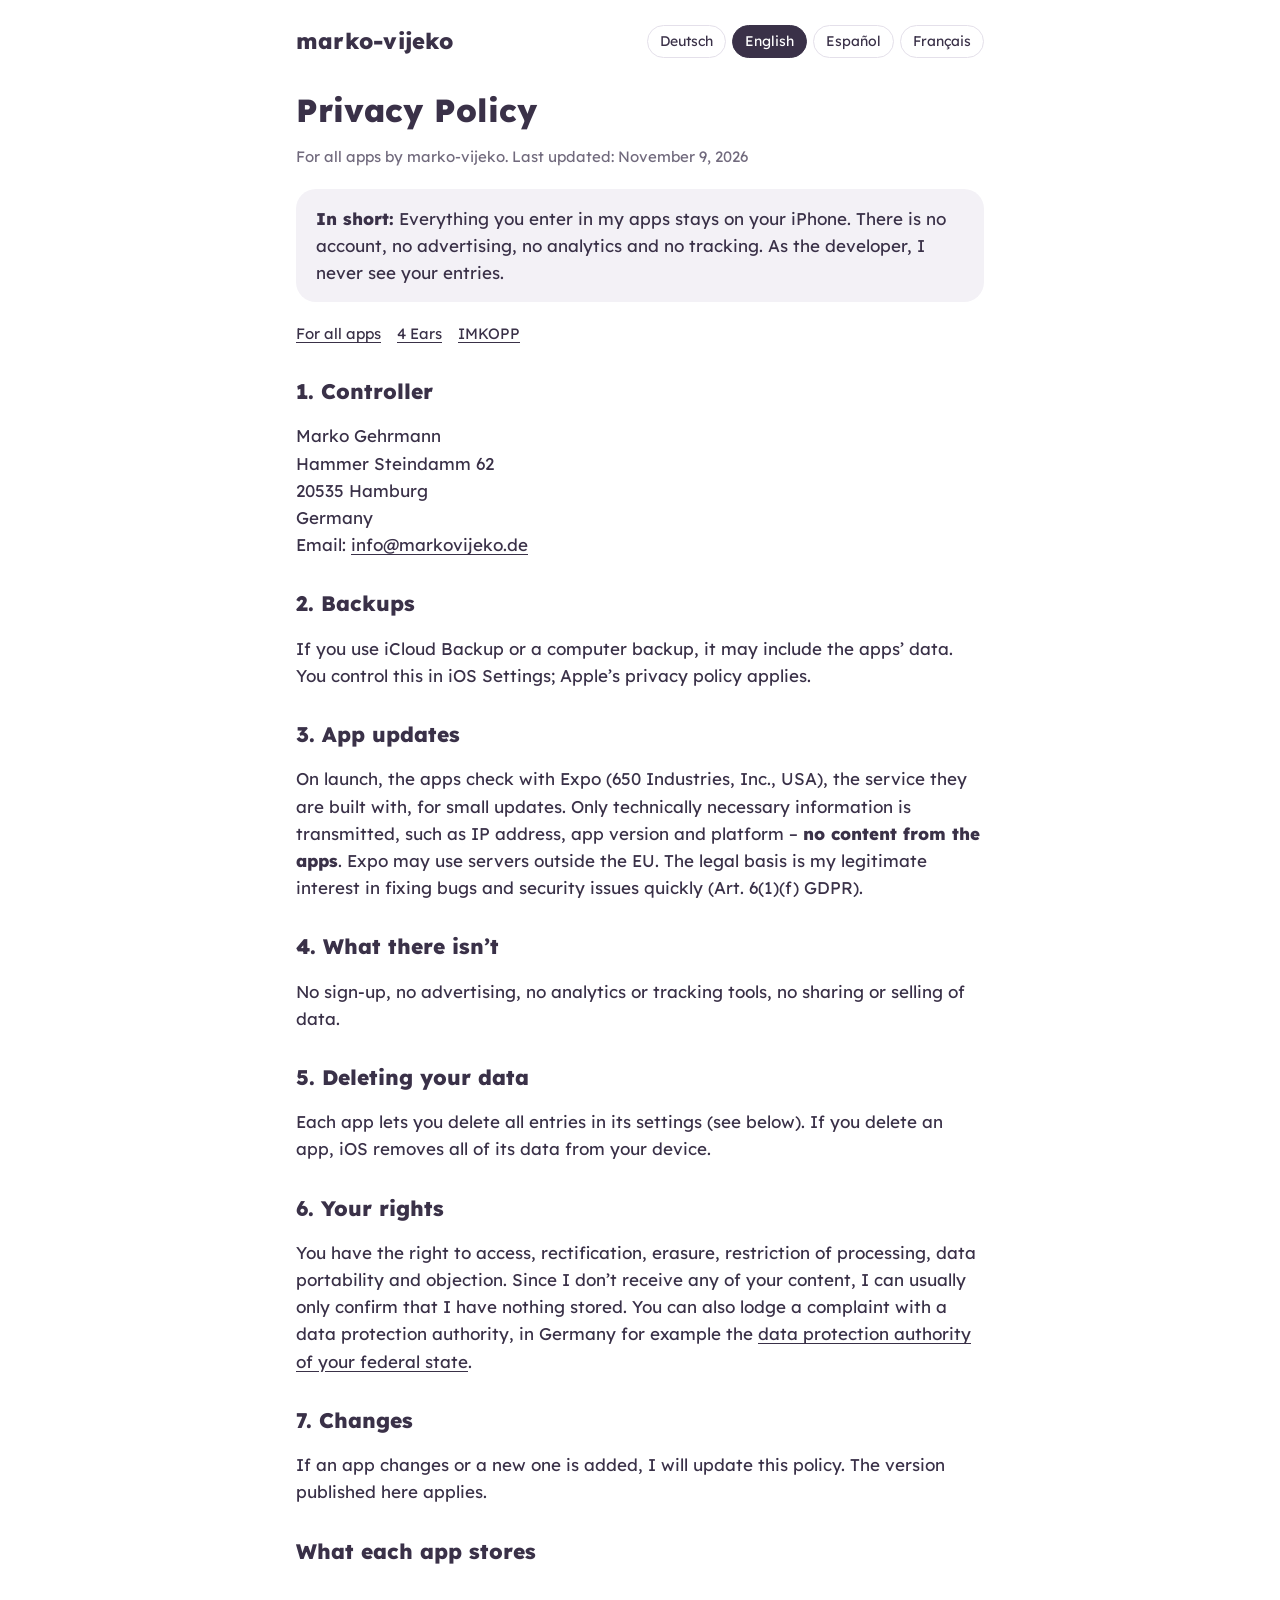
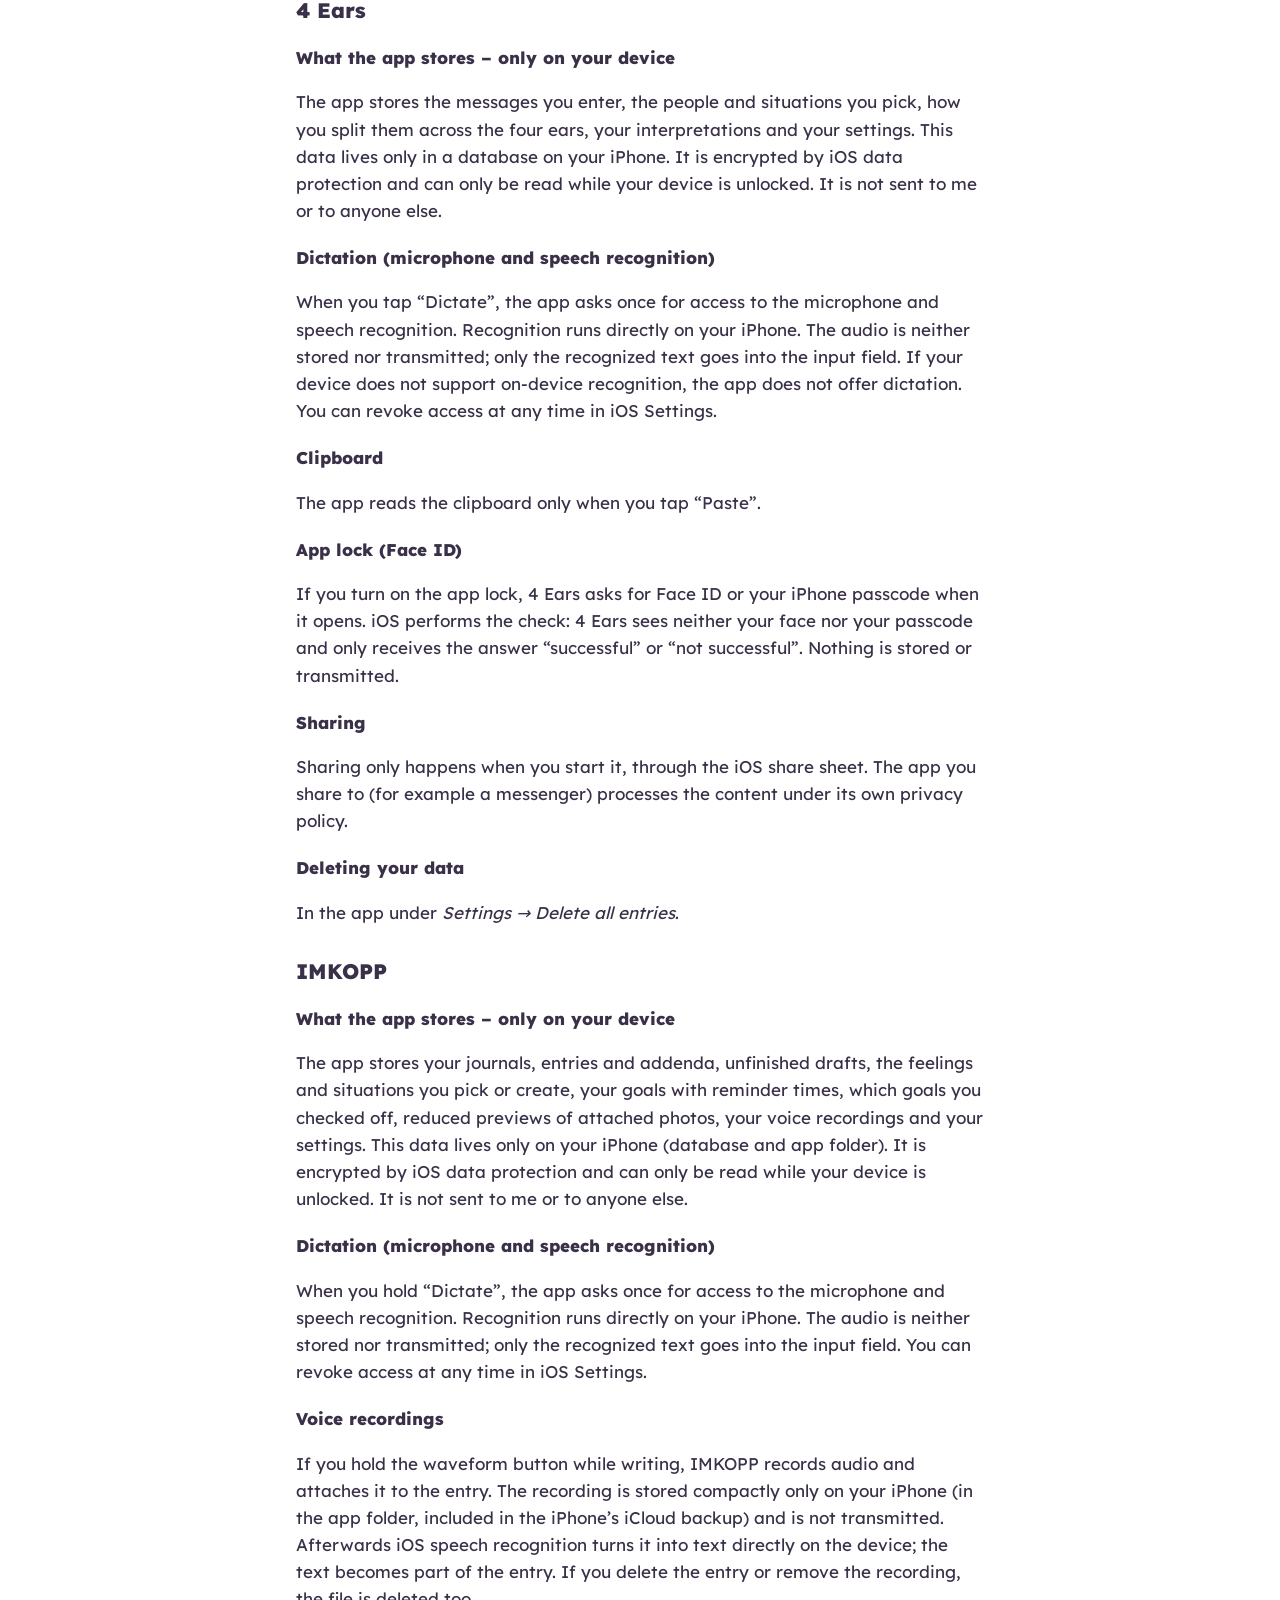
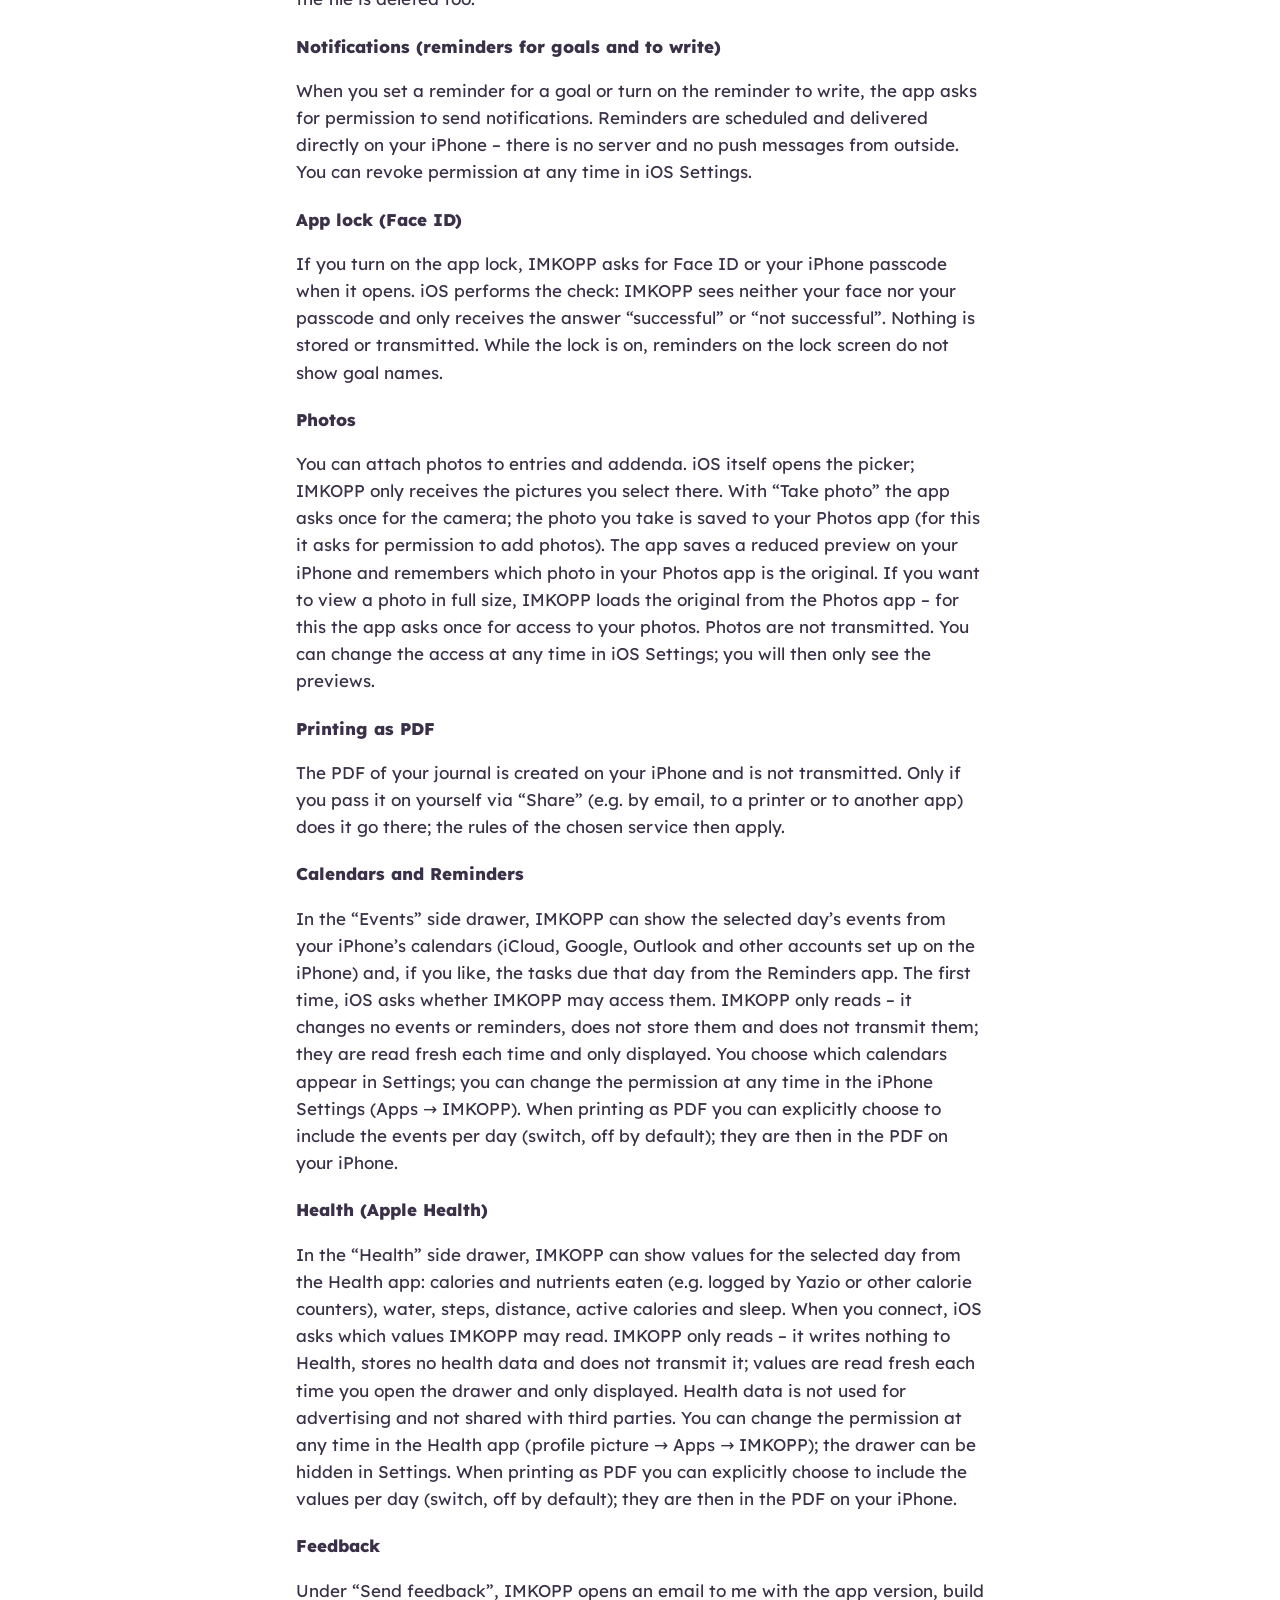
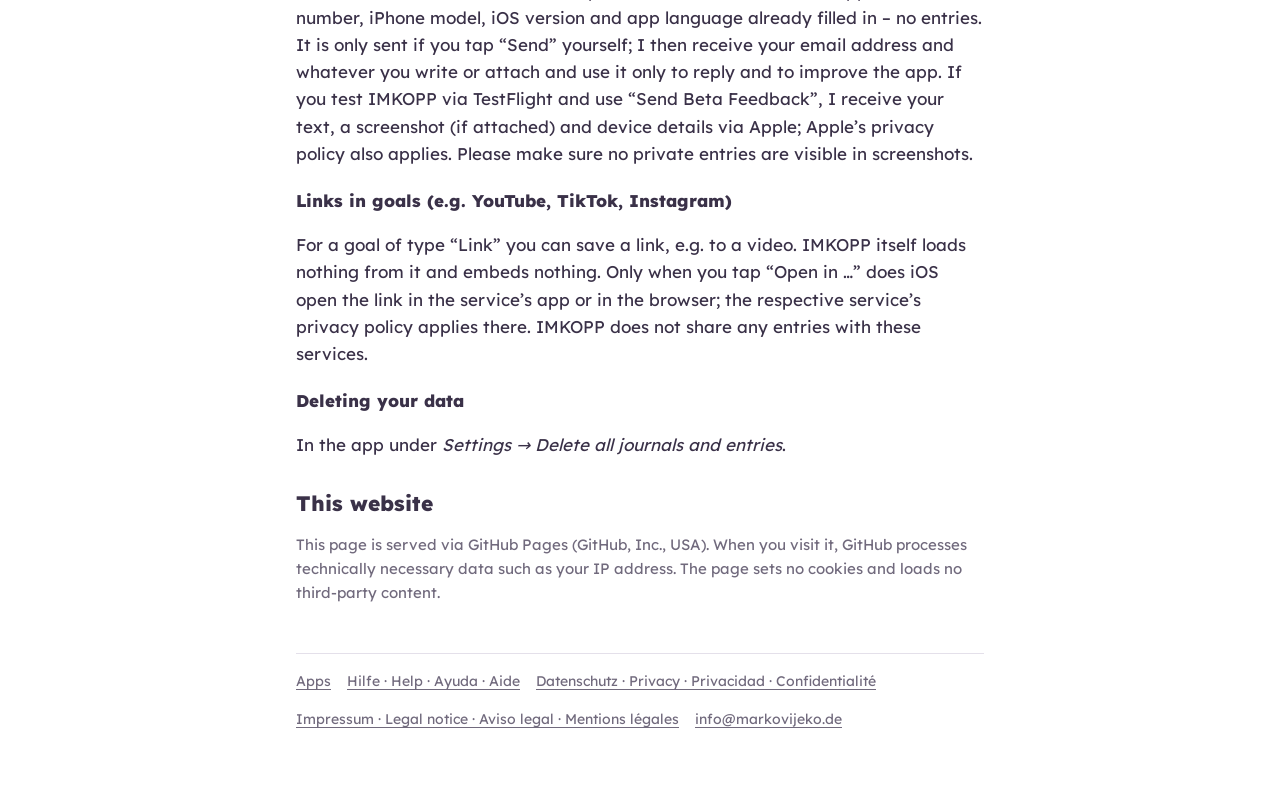
==== commit 412e0ebd: "Webseite: MyDay heißt jetzt IMKOPP (Hinweis „früher MyDay“ auf der Startseite) Co-Authored-By: Claud" ====
--- a/datenschutz.html
+++ b/datenschutz.html
@@ -24,7 +24,7 @@
     <h1>Datenschutzerklärung</h1>
     <p class="stand">Für alle Apps von marko-vijeko. Stand: 9. November 2026</p>
     <div class="kurz"><p><b>Kurz gesagt:</b> Alles, was du in meinen Apps eingibst, bleibt auf deinem iPhone. Es gibt kein Konto, keine Werbung, keine Analyse und kein Tracking. Ich als Entwickler bekomme deine Einträge nie zu sehen.</p></div>
-    <p class="inhalt"><a href="#allgemein">Für alle Apps</a><a href="#4ears">4 Ears</a><a href="#myday">MyDay</a></p>
+    <p class="inhalt"><a href="#allgemein">Für alle Apps</a><a href="#4ears">4 Ears</a><a href="#myday">IMKOPP</a></p>
 
     <section data-anker="allgemein">
       <h2>1. Verantwortlich</h2>
@@ -60,29 +60,29 @@
       <p>In der App unter <i>Einstellungen → Alle Einträge löschen</i>.</p>
     </section>
     <section data-anker="myday">
-      <h2>MyDay</h2>
+      <h2>IMKOPP</h2>
       <h3>Was die App speichert – nur auf deinem Gerät</h3>
       <p>Die App speichert deine Journale, Einträge und Nachträge, angefangene Entwürfe, die gewählten und selbst angelegten Gefühle und Situationen, deine Ziele mit Erinnerungszeiten, welche Ziele du abgehakt hast, verkleinerte Vorschaubilder angehängter Fotos, deine Sprachaufnahmen und deine Einstellungen. Diese Daten liegen ausschließlich auf deinem iPhone (Datenbank und App-Ordner). Sie sind durch den iOS-Datenschutz verschlüsselt und nur bei entsperrtem Gerät lesbar. Sie werden nicht an mich oder an Dritte übertragen.</p>
       <h3>Diktieren (Mikrofon und Spracherkennung)</h3>
       <p>Wenn du „Einsprechen“ gedrückt hältst, fragt die App einmalig nach Zugriff auf Mikrofon und Spracherkennung. Die Erkennung läuft direkt auf deinem iPhone. Die Aufnahme wird nicht gespeichert und nicht übertragen, nur der erkannte Text landet im Eingabefeld. Den Zugriff kannst du jederzeit in den iOS-Einstellungen widerrufen.</p>
       <h3>Sprachaufnahmen</h3>
-      <p>Hältst du beim Schreiben die Taste mit der Wellenform gedrückt, nimmt MyDay Ton auf und hängt ihn an den Eintrag. Die Aufnahme wird platzsparend nur auf deinem iPhone gespeichert (im App-Ordner, im iCloud-Backup des iPhones enthalten) und nicht übertragen. Danach wandelt die Spracherkennung von iOS die Aufnahme direkt auf dem Gerät in Text um; der Text wird Teil des Eintrags. Löschst du den Eintrag oder entfernst die Aufnahme, wird auch die Datei gelöscht.</p>
+      <p>Hältst du beim Schreiben die Taste mit der Wellenform gedrückt, nimmt IMKOPP Ton auf und hängt ihn an den Eintrag. Die Aufnahme wird platzsparend nur auf deinem iPhone gespeichert (im App-Ordner, im iCloud-Backup des iPhones enthalten) und nicht übertragen. Danach wandelt die Spracherkennung von iOS die Aufnahme direkt auf dem Gerät in Text um; der Text wird Teil des Eintrags. Löschst du den Eintrag oder entfernst die Aufnahme, wird auch die Datei gelöscht.</p>
       <h3>Mitteilungen (Erinnerungen an Ziele und ans Schreiben)</h3>
       <p>Legst du für ein Ziel eine Erinnerung an oder schaltest du die Erinnerung zum Schreiben ein, fragt die App nach der Erlaubnis für Mitteilungen. Die Erinnerungen werden direkt auf deinem iPhone geplant und ausgelöst – es gibt keinen Server und keine Push-Nachrichten von außen. Die Erlaubnis kannst du jederzeit in den iOS-Einstellungen widerrufen.</p>
       <h3>App-Sperre (Face ID)</h3>
-      <p>Schaltest du die App-Sperre ein, fragt MyDay beim Öffnen nach Face ID oder dem Code deines iPhones. Die Prüfung übernimmt iOS: MyDay sieht weder dein Gesicht noch deinen Code und erhält nur die Antwort „erfolgreich“ oder „nicht erfolgreich“. Es wird nichts gespeichert oder übertragen. Ist die Sperre an, zeigen Erinnerungen auf dem Sperrbildschirm keine Zielnamen.</p>
+      <p>Schaltest du die App-Sperre ein, fragt IMKOPP beim Öffnen nach Face ID oder dem Code deines iPhones. Die Prüfung übernimmt iOS: IMKOPP sieht weder dein Gesicht noch deinen Code und erhält nur die Antwort „erfolgreich“ oder „nicht erfolgreich“. Es wird nichts gespeichert oder übertragen. Ist die Sperre an, zeigen Erinnerungen auf dem Sperrbildschirm keine Zielnamen.</p>
       <h3>Fotos</h3>
-      <p>Du kannst an Einträge und Nachträge Fotos anhängen. Die Auswahl öffnet iOS selbst; MyDay erhält nur die Bilder, die du darin auswählst. Mit „Foto aufnehmen“ fragt die App einmalig nach der Kamera; das aufgenommene Foto wird in deiner Fotos-App gesichert (dafür fragt sie nach der Erlaubnis, Fotos hinzuzufügen). Davon speichert die App ein verkleinertes Vorschaubild auf deinem iPhone und merkt sich, welches Foto in deiner Fotos-App das Original ist. Möchtest du ein Foto groß ansehen, lädt MyDay das Original aus der Fotos-App – dafür fragt die App einmalig nach Zugriff auf deine Fotos. Fotos werden nicht übertragen. Den Zugriff kannst du jederzeit in den iOS-Einstellungen ändern; dann siehst du nur die Vorschaubilder.</p>
+      <p>Du kannst an Einträge und Nachträge Fotos anhängen. Die Auswahl öffnet iOS selbst; IMKOPP erhält nur die Bilder, die du darin auswählst. Mit „Foto aufnehmen“ fragt die App einmalig nach der Kamera; das aufgenommene Foto wird in deiner Fotos-App gesichert (dafür fragt sie nach der Erlaubnis, Fotos hinzuzufügen). Davon speichert die App ein verkleinertes Vorschaubild auf deinem iPhone und merkt sich, welches Foto in deiner Fotos-App das Original ist. Möchtest du ein Foto groß ansehen, lädt IMKOPP das Original aus der Fotos-App – dafür fragt die App einmalig nach Zugriff auf deine Fotos. Fotos werden nicht übertragen. Den Zugriff kannst du jederzeit in den iOS-Einstellungen ändern; dann siehst du nur die Vorschaubilder.</p>
       <h3>Drucken als PDF</h3>
       <p>Das PDF deines Journals entsteht auf deinem iPhone und wird nicht übertragen. Nur wenn du es selbst über „Teilen“ weitergibst (z. B. per Mail, an einen Drucker oder in eine andere App), gelangt es dorthin; dann gelten die Regeln des gewählten Dienstes.</p>
       <h3>Kalender und Erinnerungen</h3>
-      <p>Im Seitenfach „Termine“ kann MyDay die Termine des gewählten Tages aus den Kalendern deines iPhones zeigen (iCloud, Google, Outlook und andere Konten, die auf dem iPhone eingerichtet sind) und auf Wunsch die an dem Tag fälligen Aufgaben aus der App „Erinnerungen“. Beim ersten Mal fragt iOS, ob MyDay darauf zugreifen darf. MyDay liest nur – es ändert keine Termine oder Erinnerungen, speichert sie nicht und überträgt sie nicht; sie werden jedes Mal frisch gelesen und nur angezeigt. Welche Kalender erscheinen, wählst du in den Einstellungen; die Erlaubnis kannst du jederzeit in den iPhone-Einstellungen ändern (Apps → MyDay). Beim Drucken als PDF kannst du die Termine je Tag ausdrücklich mit aufnehmen lassen (Schalter, standardmäßig aus); dann stehen sie in dem PDF auf deinem iPhone.</p>
+      <p>Im Seitenfach „Termine“ kann IMKOPP die Termine des gewählten Tages aus den Kalendern deines iPhones zeigen (iCloud, Google, Outlook und andere Konten, die auf dem iPhone eingerichtet sind) und auf Wunsch die an dem Tag fälligen Aufgaben aus der App „Erinnerungen“. Beim ersten Mal fragt iOS, ob IMKOPP darauf zugreifen darf. IMKOPP liest nur – es ändert keine Termine oder Erinnerungen, speichert sie nicht und überträgt sie nicht; sie werden jedes Mal frisch gelesen und nur angezeigt. Welche Kalender erscheinen, wählst du in den Einstellungen; die Erlaubnis kannst du jederzeit in den iPhone-Einstellungen ändern (Apps → IMKOPP). Beim Drucken als PDF kannst du die Termine je Tag ausdrücklich mit aufnehmen lassen (Schalter, standardmäßig aus); dann stehen sie in dem PDF auf deinem iPhone.</p>
       <h3>Gesundheit (Apple Health)</h3>
-      <p>Im Seitenfach „Gesundheit“ kann MyDay Werte des gewählten Tages aus der Health-App anzeigen: gegessene Kalorien und Nährwerte (z. B. eingetragen von Yazio oder anderen Kalorienzählern), Wasser, Schritte, Strecke, aktive Kalorien und Schlaf. Beim Verbinden fragt iOS, welche Werte MyDay lesen darf. MyDay liest nur – es schreibt nichts in Health, speichert keine Gesundheitswerte und überträgt sie nicht; sie werden bei jedem Öffnen des Fachs frisch gelesen und nur angezeigt. Gesundheitsdaten werden nicht für Werbung genutzt und nicht an Dritte weitergegeben. Die Erlaubnis kannst du jederzeit in der Health-App ändern (Profilbild → Apps → MyDay); das Fach lässt sich in den Einstellungen ausblenden. Beim Drucken als PDF kannst du die Werte je Tag ausdrücklich mit aufnehmen lassen (Schalter, standardmäßig aus); dann stehen sie in dem PDF auf deinem iPhone.</p>
+      <p>Im Seitenfach „Gesundheit“ kann IMKOPP Werte des gewählten Tages aus der Health-App anzeigen: gegessene Kalorien und Nährwerte (z. B. eingetragen von Yazio oder anderen Kalorienzählern), Wasser, Schritte, Strecke, aktive Kalorien und Schlaf. Beim Verbinden fragt iOS, welche Werte IMKOPP lesen darf. IMKOPP liest nur – es schreibt nichts in Health, speichert keine Gesundheitswerte und überträgt sie nicht; sie werden bei jedem Öffnen des Fachs frisch gelesen und nur angezeigt. Gesundheitsdaten werden nicht für Werbung genutzt und nicht an Dritte weitergegeben. Die Erlaubnis kannst du jederzeit in der Health-App ändern (Profilbild → Apps → IMKOPP); das Fach lässt sich in den Einstellungen ausblenden. Beim Drucken als PDF kannst du die Werte je Tag ausdrücklich mit aufnehmen lassen (Schalter, standardmäßig aus); dann stehen sie in dem PDF auf deinem iPhone.</p>
       <h3>Feedback</h3>
-      <p>Unter „Feedback geben“ öffnet MyDay eine E-Mail an mich, in der App-Version, Build-Nummer, iPhone-Modell, iOS-Version und App-Sprache schon eingetragen sind – keine Einträge. Abgeschickt wird sie nur, wenn du selbst auf „Senden“ tippst; dann erhalte ich deine E-Mail-Adresse und was du schreibst oder anhängst und nutze es nur, um dir zu antworten und die App zu verbessern. Wenn du MyDay über TestFlight testest und dort „Beta-Feedback senden“ nutzt, bekomme ich über Apple deinen Text, ein Bildschirmfoto (falls angehängt) und Angaben zum Gerät; dafür gilt zusätzlich die Datenschutzerklärung von Apple. Bitte achte darauf, dass auf Bildschirmfotos keine privaten Einträge zu sehen sind.</p>
+      <p>Unter „Feedback geben“ öffnet IMKOPP eine E-Mail an mich, in der App-Version, Build-Nummer, iPhone-Modell, iOS-Version und App-Sprache schon eingetragen sind – keine Einträge. Abgeschickt wird sie nur, wenn du selbst auf „Senden“ tippst; dann erhalte ich deine E-Mail-Adresse und was du schreibst oder anhängst und nutze es nur, um dir zu antworten und die App zu verbessern. Wenn du IMKOPP über TestFlight testest und dort „Beta-Feedback senden“ nutzt, bekomme ich über Apple deinen Text, ein Bildschirmfoto (falls angehängt) und Angaben zum Gerät; dafür gilt zusätzlich die Datenschutzerklärung von Apple. Bitte achte darauf, dass auf Bildschirmfotos keine privaten Einträge zu sehen sind.</p>
       <h3>Links bei Zielen (z. B. YouTube, TikTok, Instagram)</h3>
-      <p>Bei einem Ziel der Art „Link“ kannst du einen Link speichern, z. B. zu einem Video. MyDay lädt davon selbst nichts und bettet nichts ein. Erst wenn du auf „In … öffnen“ tippst, öffnet iOS den Link in der App des Dienstes oder im Browser; dort gelten die Datenschutzbestimmungen des jeweiligen Dienstes. MyDay gibt keine Einträge an diese Dienste weiter.</p>
+      <p>Bei einem Ziel der Art „Link“ kannst du einen Link speichern, z. B. zu einem Video. IMKOPP lädt davon selbst nichts und bettet nichts ein. Erst wenn du auf „In … öffnen“ tippst, öffnet iOS den Link in der App des Dienstes oder im Browser; dort gelten die Datenschutzbestimmungen des jeweiligen Dienstes. IMKOPP gibt keine Einträge an diese Dienste weiter.</p>
       <h3>Daten löschen</h3>
       <p>In der App unter <i>Einstellungen → Alle Journale und Einträge löschen</i>.</p>
     </section>
@@ -96,7 +96,7 @@
     <h1>Privacy Policy</h1>
     <p class="stand">For all apps by marko-vijeko. Last updated: November 9, 2026</p>
     <div class="kurz"><p><b>In short:</b> Everything you enter in my apps stays on your iPhone. There is no account, no advertising, no analytics and no tracking. As the developer, I never see your entries.</p></div>
-    <p class="inhalt"><a href="#allgemein">For all apps</a><a href="#4ears">4 Ears</a><a href="#myday">MyDay</a></p>
+    <p class="inhalt"><a href="#allgemein">For all apps</a><a href="#4ears">4 Ears</a><a href="#myday">IMKOPP</a></p>
 
     <section data-anker="allgemein">
       <h2>1. Controller</h2>
@@ -132,29 +132,29 @@
       <p>In the app under <i>Settings → Delete all entries</i>.</p>
     </section>
     <section data-anker="myday">
-      <h2>MyDay</h2>
+      <h2>IMKOPP</h2>
       <h3>What the app stores – only on your device</h3>
       <p>The app stores your journals, entries and addenda, unfinished drafts, the feelings and situations you pick or create, your goals with reminder times, which goals you checked off, reduced previews of attached photos, your voice recordings and your settings. This data lives only on your iPhone (database and app folder). It is encrypted by iOS data protection and can only be read while your device is unlocked. It is not sent to me or to anyone else.</p>
       <h3>Dictation (microphone and speech recognition)</h3>
       <p>When you hold “Dictate”, the app asks once for access to the microphone and speech recognition. Recognition runs directly on your iPhone. The audio is neither stored nor transmitted; only the recognized text goes into the input field. You can revoke access at any time in iOS Settings.</p>
       <h3>Voice recordings</h3>
-      <p>If you hold the waveform button while writing, MyDay records audio and attaches it to the entry. The recording is stored compactly only on your iPhone (in the app folder, included in the iPhone’s iCloud backup) and is not transmitted. Afterwards iOS speech recognition turns it into text directly on the device; the text becomes part of the entry. If you delete the entry or remove the recording, the file is deleted too.</p>
+      <p>If you hold the waveform button while writing, IMKOPP records audio and attaches it to the entry. The recording is stored compactly only on your iPhone (in the app folder, included in the iPhone’s iCloud backup) and is not transmitted. Afterwards iOS speech recognition turns it into text directly on the device; the text becomes part of the entry. If you delete the entry or remove the recording, the file is deleted too.</p>
       <h3>Notifications (reminders for goals and to write)</h3>
       <p>When you set a reminder for a goal or turn on the reminder to write, the app asks for permission to send notifications. Reminders are scheduled and delivered directly on your iPhone – there is no server and no push messages from outside. You can revoke permission at any time in iOS Settings.</p>
       <h3>App lock (Face ID)</h3>
-      <p>If you turn on the app lock, MyDay asks for Face ID or your iPhone passcode when it opens. iOS performs the check: MyDay sees neither your face nor your passcode and only receives the answer “successful” or “not successful”. Nothing is stored or transmitted. While the lock is on, reminders on the lock screen do not show goal names.</p>
+      <p>If you turn on the app lock, IMKOPP asks for Face ID or your iPhone passcode when it opens. iOS performs the check: IMKOPP sees neither your face nor your passcode and only receives the answer “successful” or “not successful”. Nothing is stored or transmitted. While the lock is on, reminders on the lock screen do not show goal names.</p>
       <h3>Photos</h3>
-      <p>You can attach photos to entries and addenda. iOS itself opens the picker; MyDay only receives the pictures you select there. With “Take photo” the app asks once for the camera; the photo you take is saved to your Photos app (for this it asks for permission to add photos). The app saves a reduced preview on your iPhone and remembers which photo in your Photos app is the original. If you want to view a photo in full size, MyDay loads the original from the Photos app – for this the app asks once for access to your photos. Photos are not transmitted. You can change the access at any time in iOS Settings; you will then only see the previews.</p>
+      <p>You can attach photos to entries and addenda. iOS itself opens the picker; IMKOPP only receives the pictures you select there. With “Take photo” the app asks once for the camera; the photo you take is saved to your Photos app (for this it asks for permission to add photos). The app saves a reduced preview on your iPhone and remembers which photo in your Photos app is the original. If you want to view a photo in full size, IMKOPP loads the original from the Photos app – for this the app asks once for access to your photos. Photos are not transmitted. You can change the access at any time in iOS Settings; you will then only see the previews.</p>
       <h3>Printing as PDF</h3>
       <p>The PDF of your journal is created on your iPhone and is not transmitted. Only if you pass it on yourself via “Share” (e.g. by email, to a printer or to another app) does it go there; the rules of the chosen service then apply.</p>
       <h3>Calendars and Reminders</h3>
-      <p>In the “Events” side drawer, MyDay can show the selected day’s events from your iPhone’s calendars (iCloud, Google, Outlook and other accounts set up on the iPhone) and, if you like, the tasks due that day from the Reminders app. The first time, iOS asks whether MyDay may access them. MyDay only reads – it changes no events or reminders, does not store them and does not transmit them; they are read fresh each time and only displayed. You choose which calendars appear in Settings; you can change the permission at any time in the iPhone Settings (Apps → MyDay). When printing as PDF you can explicitly choose to include the events per day (switch, off by default); they are then in the PDF on your iPhone.</p>
+      <p>In the “Events” side drawer, IMKOPP can show the selected day’s events from your iPhone’s calendars (iCloud, Google, Outlook and other accounts set up on the iPhone) and, if you like, the tasks due that day from the Reminders app. The first time, iOS asks whether IMKOPP may access them. IMKOPP only reads – it changes no events or reminders, does not store them and does not transmit them; they are read fresh each time and only displayed. You choose which calendars appear in Settings; you can change the permission at any time in the iPhone Settings (Apps → IMKOPP). When printing as PDF you can explicitly choose to include the events per day (switch, off by default); they are then in the PDF on your iPhone.</p>
       <h3>Health (Apple Health)</h3>
-      <p>In the “Health” side drawer, MyDay can show values for the selected day from the Health app: calories and nutrients eaten (e.g. logged by Yazio or other calorie counters), water, steps, distance, active calories and sleep. When you connect, iOS asks which values MyDay may read. MyDay only reads – it writes nothing to Health, stores no health data and does not transmit it; values are read fresh each time you open the drawer and only displayed. Health data is not used for advertising and not shared with third parties. You can change the permission at any time in the Health app (profile picture → Apps → MyDay); the drawer can be hidden in Settings. When printing as PDF you can explicitly choose to include the values per day (switch, off by default); they are then in the PDF on your iPhone.</p>
+      <p>In the “Health” side drawer, IMKOPP can show values for the selected day from the Health app: calories and nutrients eaten (e.g. logged by Yazio or other calorie counters), water, steps, distance, active calories and sleep. When you connect, iOS asks which values IMKOPP may read. IMKOPP only reads – it writes nothing to Health, stores no health data and does not transmit it; values are read fresh each time you open the drawer and only displayed. Health data is not used for advertising and not shared with third parties. You can change the permission at any time in the Health app (profile picture → Apps → IMKOPP); the drawer can be hidden in Settings. When printing as PDF you can explicitly choose to include the values per day (switch, off by default); they are then in the PDF on your iPhone.</p>
       <h3>Feedback</h3>
-      <p>Under “Send feedback”, MyDay opens an email to me with the app version, build number, iPhone model, iOS version and app language already filled in – no entries. It is only sent if you tap “Send” yourself; I then receive your email address and whatever you write or attach and use it only to reply and to improve the app. If you test MyDay via TestFlight and use “Send Beta Feedback”, I receive your text, a screenshot (if attached) and device details via Apple; Apple’s privacy policy also applies. Please make sure no private entries are visible in screenshots.</p>
+      <p>Under “Send feedback”, IMKOPP opens an email to me with the app version, build number, iPhone model, iOS version and app language already filled in – no entries. It is only sent if you tap “Send” yourself; I then receive your email address and whatever you write or attach and use it only to reply and to improve the app. If you test IMKOPP via TestFlight and use “Send Beta Feedback”, I receive your text, a screenshot (if attached) and device details via Apple; Apple’s privacy policy also applies. Please make sure no private entries are visible in screenshots.</p>
       <h3>Links in goals (e.g. YouTube, TikTok, Instagram)</h3>
-      <p>For a goal of type “Link” you can save a link, e.g. to a video. MyDay itself loads nothing from it and embeds nothing. Only when you tap “Open in …” does iOS open the link in the service’s app or in the browser; the respective service’s privacy policy applies there. MyDay does not share any entries with these services.</p>
+      <p>For a goal of type “Link” you can save a link, e.g. to a video. IMKOPP itself loads nothing from it and embeds nothing. Only when you tap “Open in …” does iOS open the link in the service’s app or in the browser; the respective service’s privacy policy applies there. IMKOPP does not share any entries with these services.</p>
       <h3>Deleting your data</h3>
       <p>In the app under <i>Settings → Delete all journals and entries</i>.</p>
     </section>
@@ -168,7 +168,7 @@
     <h1>Política de privacidad</h1>
     <p class="stand">Para todas las apps de marko-vijeko. Última actualización: 9 de noviembre de 2026</p>
     <div class="kurz"><p><b>En resumen:</b> todo lo que escribes en mis apps se queda en tu iPhone. No hay cuenta, ni publicidad, ni análisis, ni rastreo. Como desarrollador, nunca veo tus entradas.</p></div>
-    <p class="inhalt"><a href="#allgemein">Para todas las apps</a><a href="#4ears">4 Ears</a><a href="#myday">MyDay</a></p>
+    <p class="inhalt"><a href="#allgemein">Para todas las apps</a><a href="#4ears">4 Ears</a><a href="#myday">IMKOPP</a></p>
 
     <section data-anker="allgemein">
       <h2>1. Responsable</h2>
@@ -204,29 +204,29 @@
       <p>En la app, en <i>Ajustes → Borrar todas las entradas</i>.</p>
     </section>
     <section data-anker="myday">
-      <h2>MyDay</h2>
+      <h2>IMKOPP</h2>
       <h3>Qué guarda la app – solo en tu dispositivo</h3>
       <p>La app guarda tus diarios, entradas y notas posteriores, los borradores a medias, los sentimientos y situaciones que eliges o creas, tus metas con sus horas de recordatorio, qué metas has marcado como hechas, vistas previas reducidas de las fotos adjuntas, tus grabaciones de voz y tus ajustes. Estos datos están únicamente en tu iPhone (base de datos y carpeta de la app). Están cifrados por la protección de datos de iOS y solo se pueden leer con el dispositivo desbloqueado. No se envían ni a mí ni a terceros.</p>
       <h3>Dictado (micrófono y reconocimiento de voz)</h3>
       <p>Al mantener pulsado «Dictar», la app pide una vez acceso al micrófono y al reconocimiento de voz. El reconocimiento se realiza directamente en tu iPhone. El audio no se guarda ni se transmite; solo el texto reconocido llega al campo de entrada. Puedes retirar el acceso en cualquier momento en los Ajustes de iOS.</p>
       <h3>Grabaciones de voz</h3>
-      <p>Si mantienes pulsado el botón con la onda al escribir, MyDay graba audio y lo adjunta a la entrada. La grabación se guarda de forma compacta solo en tu iPhone (en la carpeta de la app, incluida en la copia de iCloud del iPhone) y no se transmite. Después, el reconocimiento de voz de iOS la convierte en texto directamente en el dispositivo; el texto pasa a formar parte de la entrada. Si borras la entrada o quitas la grabación, también se borra el archivo.</p>
+      <p>Si mantienes pulsado el botón con la onda al escribir, IMKOPP graba audio y lo adjunta a la entrada. La grabación se guarda de forma compacta solo en tu iPhone (en la carpeta de la app, incluida en la copia de iCloud del iPhone) y no se transmite. Después, el reconocimiento de voz de iOS la convierte en texto directamente en el dispositivo; el texto pasa a formar parte de la entrada. Si borras la entrada o quitas la grabación, también se borra el archivo.</p>
       <h3>Notificaciones (recordatorios de metas y para escribir)</h3>
       <p>Cuando creas un recordatorio para una meta o activas el recordatorio para escribir, la app pide permiso para enviar notificaciones. Los recordatorios se programan y se muestran directamente en tu iPhone: no hay servidor ni mensajes push desde fuera. Puedes retirar el permiso en cualquier momento en los Ajustes de iOS.</p>
       <h3>Bloqueo de la app (Face ID)</h3>
-      <p>Si activas el bloqueo, MyDay pide Face ID o el código de tu iPhone al abrirse. La comprobación la realiza iOS: MyDay no ve ni tu cara ni tu código y solo recibe la respuesta «correcto» o «incorrecto». No se guarda ni se transmite nada. Con el bloqueo activado, los recordatorios en la pantalla bloqueada no muestran nombres de metas.</p>
+      <p>Si activas el bloqueo, IMKOPP pide Face ID o el código de tu iPhone al abrirse. La comprobación la realiza iOS: IMKOPP no ve ni tu cara ni tu código y solo recibe la respuesta «correcto» o «incorrecto». No se guarda ni se transmite nada. Con el bloqueo activado, los recordatorios en la pantalla bloqueada no muestran nombres de metas.</p>
       <h3>Fotos</h3>
-      <p>Puedes adjuntar fotos a entradas y notas posteriores. El propio iOS abre el selector; MyDay solo recibe las imágenes que eliges allí. Con «Hacer foto» la app pide una vez acceso a la cámara; la foto se guarda en tu app Fotos (para ello pide permiso para añadir fotos). La app guarda una vista previa reducida en tu iPhone y recuerda qué foto de tu app Fotos es el original. Si quieres ver una foto en grande, MyDay carga el original desde la app Fotos; para ello la app pide una vez acceso a tus fotos. Las fotos no se transmiten. Puedes cambiar el acceso en cualquier momento en los Ajustes de iOS; entonces solo verás las vistas previas.</p>
+      <p>Puedes adjuntar fotos a entradas y notas posteriores. El propio iOS abre el selector; IMKOPP solo recibe las imágenes que eliges allí. Con «Hacer foto» la app pide una vez acceso a la cámara; la foto se guarda en tu app Fotos (para ello pide permiso para añadir fotos). La app guarda una vista previa reducida en tu iPhone y recuerda qué foto de tu app Fotos es el original. Si quieres ver una foto en grande, IMKOPP carga el original desde la app Fotos; para ello la app pide una vez acceso a tus fotos. Las fotos no se transmiten. Puedes cambiar el acceso en cualquier momento en los Ajustes de iOS; entonces solo verás las vistas previas.</p>
       <h3>Imprimir como PDF</h3>
       <p>El PDF de tu diario se crea en tu iPhone y no se transmite. Solo si lo compartes tú mismo con «Compartir» (p. ej. por correo, a una impresora o a otra app) llega allí; entonces se aplican las reglas del servicio elegido.</p>
       <h3>Calendarios y Recordatorios</h3>
-      <p>En el cajón lateral «Citas», MyDay puede mostrar las citas del día elegido de los calendarios de tu iPhone (iCloud, Google, Outlook y otras cuentas configuradas en el iPhone) y, si quieres, las tareas de la app Recordatorios que vencen ese día. La primera vez, iOS pregunta si MyDay puede acceder a ellos. MyDay solo lee: no cambia citas ni recordatorios, no los guarda ni los transmite; se leen de nuevo cada vez y solo se muestran. Qué calendarios aparecen lo eliges en Ajustes; puedes cambiar el permiso en cualquier momento en Ajustes del iPhone (Apps → MyDay). Al imprimir como PDF puedes incluir expresamente las citas de cada día (interruptor, desactivado por defecto); entonces aparecen en el PDF en tu iPhone.</p>
+      <p>En el cajón lateral «Citas», IMKOPP puede mostrar las citas del día elegido de los calendarios de tu iPhone (iCloud, Google, Outlook y otras cuentas configuradas en el iPhone) y, si quieres, las tareas de la app Recordatorios que vencen ese día. La primera vez, iOS pregunta si IMKOPP puede acceder a ellos. IMKOPP solo lee: no cambia citas ni recordatorios, no los guarda ni los transmite; se leen de nuevo cada vez y solo se muestran. Qué calendarios aparecen lo eliges en Ajustes; puedes cambiar el permiso en cualquier momento en Ajustes del iPhone (Apps → IMKOPP). Al imprimir como PDF puedes incluir expresamente las citas de cada día (interruptor, desactivado por defecto); entonces aparecen en el PDF en tu iPhone.</p>
       <h3>Salud (Apple Salud)</h3>
-      <p>En el cajón lateral «Salud», MyDay puede mostrar valores del día elegido de la app Salud: calorías y nutrientes ingeridos (p. ej. registrados por Yazio u otros contadores de calorías), agua, pasos, distancia, calorías activas y sueño. Al conectar, iOS pregunta qué valores puede leer MyDay. MyDay solo lee: no escribe nada en Salud, no guarda datos de salud ni los transmite; se leen de nuevo cada vez que abres el cajón y solo se muestran. Los datos de salud no se usan para publicidad ni se comparten con terceros. Puedes cambiar el permiso en cualquier momento en la app Salud (foto de perfil → Apps → MyDay); el cajón se puede ocultar en Ajustes. Al imprimir como PDF puedes incluir expresamente los valores de cada día (interruptor, desactivado por defecto); entonces aparecen en el PDF en tu iPhone.</p>
+      <p>En el cajón lateral «Salud», IMKOPP puede mostrar valores del día elegido de la app Salud: calorías y nutrientes ingeridos (p. ej. registrados por Yazio u otros contadores de calorías), agua, pasos, distancia, calorías activas y sueño. Al conectar, iOS pregunta qué valores puede leer IMKOPP. IMKOPP solo lee: no escribe nada en Salud, no guarda datos de salud ni los transmite; se leen de nuevo cada vez que abres el cajón y solo se muestran. Los datos de salud no se usan para publicidad ni se comparten con terceros. Puedes cambiar el permiso en cualquier momento en la app Salud (foto de perfil → Apps → IMKOPP); el cajón se puede ocultar en Ajustes. Al imprimir como PDF puedes incluir expresamente los valores de cada día (interruptor, desactivado por defecto); entonces aparecen en el PDF en tu iPhone.</p>
       <h3>Comentarios</h3>
-      <p>En «Enviar comentarios», MyDay abre un correo dirigido a mí con la versión de la app, el número de build, el modelo de iPhone, la versión de iOS y el idioma de la app ya rellenados, sin ninguna entrada. Solo se envía si tú mismo tocas «Enviar»; entonces recibo tu dirección de correo y lo que escribas o adjuntes, y lo uso solo para responderte y mejorar la app. Si pruebas MyDay con TestFlight y usas «Enviar comentarios de la beta», recibo a través de Apple tu texto, una captura (si la adjuntas) y datos del dispositivo; también se aplica la política de privacidad de Apple. Asegúrate de que no se vean entradas privadas en las capturas.</p>
+      <p>En «Enviar comentarios», IMKOPP abre un correo dirigido a mí con la versión de la app, el número de build, el modelo de iPhone, la versión de iOS y el idioma de la app ya rellenados, sin ninguna entrada. Solo se envía si tú mismo tocas «Enviar»; entonces recibo tu dirección de correo y lo que escribas o adjuntes, y lo uso solo para responderte y mejorar la app. Si pruebas IMKOPP con TestFlight y usas «Enviar comentarios de la beta», recibo a través de Apple tu texto, una captura (si la adjuntas) y datos del dispositivo; también se aplica la política de privacidad de Apple. Asegúrate de que no se vean entradas privadas en las capturas.</p>
       <h3>Enlaces en metas (p. ej. YouTube, TikTok, Instagram)</h3>
-      <p>En una meta de tipo «Enlace» puedes guardar un enlace, p. ej. a un vídeo. MyDay no carga ni integra nada. Solo cuando tocas «Abrir en …», iOS abre el enlace en la app del servicio o en el navegador; allí se aplica la política de privacidad de cada servicio. MyDay no comparte ninguna entrada con estos servicios.</p>
+      <p>En una meta de tipo «Enlace» puedes guardar un enlace, p. ej. a un vídeo. IMKOPP no carga ni integra nada. Solo cuando tocas «Abrir en …», iOS abre el enlace en la app del servicio o en el navegador; allí se aplica la política de privacidad de cada servicio. IMKOPP no comparte ninguna entrada con estos servicios.</p>
       <h3>Borrar tus datos</h3>
       <p>En la app, en <i>Ajustes → Borrar todos los diarios y entradas</i>.</p>
     </section>
@@ -241,7 +241,7 @@
     <h1>Politique de confidentialité</h1>
     <p class="stand">Pour toutes les apps de marko-vijeko. Dernière mise à jour : 9 novembre 2026</p>
     <div class="kurz"><p><b>En bref :</b> tout ce que tu saisis dans mes apps reste sur ton iPhone. Pas de compte, pas de publicité, pas d’outils d’analyse ni de pistage. En tant que développeur, je ne vois jamais tes entrées.</p></div>
-    <p class="inhalt"><a href="#allgemein">Pour toutes les apps</a><a href="#4ears">4 Ears</a><a href="#myday">MyDay</a></p>
+    <p class="inhalt"><a href="#allgemein">Pour toutes les apps</a><a href="#4ears">4 Ears</a><a href="#myday">IMKOPP</a></p>
 
     <section data-anker="allgemein">
       <h2>1. Responsable</h2>
@@ -277,29 +277,29 @@
       <p>Dans l’app sous <i>Réglages → Supprimer toutes les entrées</i>.</p>
     </section>
     <section data-anker="myday">
-      <h2>MyDay</h2>
+      <h2>IMKOPP</h2>
       <h3>Ce que l’app enregistre – uniquement sur ton appareil</h3>
       <p>L’app enregistre tes journaux, entrées et compléments, les brouillons non terminés, les sentiments et situations que tu choisis ou crées, tes objectifs avec les heures de rappel, les objectifs cochés, des aperçus réduits des photos jointes, tes enregistrements vocaux et tes réglages. Ces données se trouvent uniquement sur ton iPhone (base de données et dossier de l’app). Elles sont chiffrées par la protection des données d’iOS et ne sont lisibles que lorsque ton appareil est déverrouillé. Elles ne sont envoyées ni à moi ni à personne d’autre.</p>
       <h3>Dictée (micro et reconnaissance vocale)</h3>
       <p>Quand tu maintiens « Dicter », l’app demande une seule fois l’accès au micro et à la reconnaissance vocale. La reconnaissance se fait directement sur ton iPhone. Le son n’est ni enregistré ni transmis ; seul le texte reconnu arrive dans le champ de saisie. Tu peux retirer l’accès à tout moment dans les réglages d’iOS.</p>
       <h3>Enregistrements vocaux</h3>
-      <p>Si tu maintiens le bouton avec l’onde pendant que tu écris, MyDay enregistre le son et le joint à l’entrée. L’enregistrement est stocké de façon compacte uniquement sur ton iPhone (dans le dossier de l’app, inclus dans la sauvegarde iCloud de l’iPhone) et n’est pas transmis. Ensuite, la reconnaissance vocale d’iOS le transforme en texte directement sur l’appareil ; le texte fait partie de l’entrée. Si tu supprimes l’entrée ou retires l’enregistrement, le fichier est supprimé aussi.</p>
+      <p>Si tu maintiens le bouton avec l’onde pendant que tu écris, IMKOPP enregistre le son et le joint à l’entrée. L’enregistrement est stocké de façon compacte uniquement sur ton iPhone (dans le dossier de l’app, inclus dans la sauvegarde iCloud de l’iPhone) et n’est pas transmis. Ensuite, la reconnaissance vocale d’iOS le transforme en texte directement sur l’appareil ; le texte fait partie de l’entrée. Si tu supprimes l’entrée ou retires l’enregistrement, le fichier est supprimé aussi.</p>
       <h3>Notifications (rappels pour les objectifs et pour écrire)</h3>
       <p>Si tu crées un rappel pour un objectif ou actives le rappel pour écrire, l’app demande l’autorisation d’envoyer des notifications. Les rappels sont planifiés et déclenchés directement sur ton iPhone – il n’y a pas de serveur ni de notifications push venant de l’extérieur. Tu peux retirer l’autorisation à tout moment dans les réglages d’iOS.</p>
       <h3>Verrouillage de l’app (Face ID)</h3>
-      <p>Si tu actives le verrouillage, MyDay demande Face ID ou le code de ton iPhone à l’ouverture. C’est iOS qui vérifie : MyDay ne voit ni ton visage ni ton code et reçoit seulement la réponse « réussi » ou « échoué ». Rien n’est enregistré ni transmis. Tant que le verrouillage est actif, les rappels sur l’écran verrouillé n’affichent pas le nom des objectifs.</p>
+      <p>Si tu actives le verrouillage, IMKOPP demande Face ID ou le code de ton iPhone à l’ouverture. C’est iOS qui vérifie : IMKOPP ne voit ni ton visage ni ton code et reçoit seulement la réponse « réussi » ou « échoué ». Rien n’est enregistré ni transmis. Tant que le verrouillage est actif, les rappels sur l’écran verrouillé n’affichent pas le nom des objectifs.</p>
       <h3>Photos</h3>
-      <p>Tu peux joindre des photos aux entrées et aux compléments. C’est iOS qui ouvre la sélection ; MyDay ne reçoit que les images que tu y choisis. Avec « Prendre une photo », l’app demande une seule fois l’accès à l’appareil photo ; la photo prise est enregistrée dans ton app Photos (pour cela, l’app demande l’autorisation d’ajouter des photos). L’app enregistre un aperçu réduit sur ton iPhone et retient quelle photo de ton app Photos est l’original. Si tu veux voir une photo en grand, MyDay charge l’original depuis l’app Photos – pour cela, l’app demande une seule fois l’accès à tes photos. Les photos ne sont pas transmises. Tu peux modifier l’accès à tout moment dans les réglages d’iOS ; tu ne verras alors que les aperçus.</p>
+      <p>Tu peux joindre des photos aux entrées et aux compléments. C’est iOS qui ouvre la sélection ; IMKOPP ne reçoit que les images que tu y choisis. Avec « Prendre une photo », l’app demande une seule fois l’accès à l’appareil photo ; la photo prise est enregistrée dans ton app Photos (pour cela, l’app demande l’autorisation d’ajouter des photos). L’app enregistre un aperçu réduit sur ton iPhone et retient quelle photo de ton app Photos est l’original. Si tu veux voir une photo en grand, IMKOPP charge l’original depuis l’app Photos – pour cela, l’app demande une seule fois l’accès à tes photos. Les photos ne sont pas transmises. Tu peux modifier l’accès à tout moment dans les réglages d’iOS ; tu ne verras alors que les aperçus.</p>
       <h3>Imprimer en PDF</h3>
       <p>Le PDF de ton journal est créé sur ton iPhone et n’est pas transmis. Ce n’est que si tu le transmets toi-même via « Partager » (par ex. par e-mail, vers une imprimante ou une autre app) qu’il y arrive ; les règles du service choisi s’appliquent alors.</p>
       <h3>Calendriers et Rappels</h3>
-      <p>Dans le tiroir latéral « Agenda », MyDay peut afficher les événements du jour choisi issus des calendriers de ton iPhone (iCloud, Google, Outlook et autres comptes configurés sur l’iPhone) et, si tu le souhaites, les tâches de l’app Rappels prévues ce jour-là. La première fois, iOS demande si MyDay peut y accéder. MyDay lit seulement – il ne modifie aucun événement ni rappel, ne les enregistre pas et ne les transmet pas ; ils sont relus à chaque fois et seulement affichés. Tu choisis dans les réglages quels calendriers apparaissent ; tu peux modifier l’autorisation à tout moment dans les Réglages de l’iPhone (Apps → MyDay). Lors de l’impression en PDF, tu peux choisir d’inclure les événements de chaque jour (interrupteur, désactivé par défaut) ; ils figurent alors dans le PDF sur ton iPhone.</p>
+      <p>Dans le tiroir latéral « Agenda », IMKOPP peut afficher les événements du jour choisi issus des calendriers de ton iPhone (iCloud, Google, Outlook et autres comptes configurés sur l’iPhone) et, si tu le souhaites, les tâches de l’app Rappels prévues ce jour-là. La première fois, iOS demande si IMKOPP peut y accéder. IMKOPP lit seulement – il ne modifie aucun événement ni rappel, ne les enregistre pas et ne les transmet pas ; ils sont relus à chaque fois et seulement affichés. Tu choisis dans les réglages quels calendriers apparaissent ; tu peux modifier l’autorisation à tout moment dans les Réglages de l’iPhone (Apps → IMKOPP). Lors de l’impression en PDF, tu peux choisir d’inclure les événements de chaque jour (interrupteur, désactivé par défaut) ; ils figurent alors dans le PDF sur ton iPhone.</p>
       <h3>Santé (Apple Santé)</h3>
-      <p>Dans le tiroir latéral « Santé », MyDay peut afficher des valeurs du jour choisi issues de l’app Santé : calories et nutriments consommés (par ex. saisis par Yazio ou d’autres compteurs de calories), eau, pas, distance, calories actives et sommeil. Lors de la connexion, iOS demande quelles valeurs MyDay peut lire. MyDay lit seulement – il n’écrit rien dans Santé, n’enregistre aucune donnée de santé et ne la transmet pas ; les valeurs sont relues à chaque ouverture du tiroir et seulement affichées. Les données de santé ne sont pas utilisées à des fins publicitaires ni communiquées à des tiers. Tu peux modifier l’autorisation à tout moment dans l’app Santé (photo de profil → Apps → MyDay) ; le tiroir peut être masqué dans les réglages. Lors de l’impression en PDF, tu peux choisir d’inclure les valeurs de chaque jour (interrupteur, désactivé par défaut) ; elles figurent alors dans le PDF sur ton iPhone.</p>
+      <p>Dans le tiroir latéral « Santé », IMKOPP peut afficher des valeurs du jour choisi issues de l’app Santé : calories et nutriments consommés (par ex. saisis par Yazio ou d’autres compteurs de calories), eau, pas, distance, calories actives et sommeil. Lors de la connexion, iOS demande quelles valeurs IMKOPP peut lire. IMKOPP lit seulement – il n’écrit rien dans Santé, n’enregistre aucune donnée de santé et ne la transmet pas ; les valeurs sont relues à chaque ouverture du tiroir et seulement affichées. Les données de santé ne sont pas utilisées à des fins publicitaires ni communiquées à des tiers. Tu peux modifier l’autorisation à tout moment dans l’app Santé (photo de profil → Apps → IMKOPP) ; le tiroir peut être masqué dans les réglages. Lors de l’impression en PDF, tu peux choisir d’inclure les valeurs de chaque jour (interrupteur, désactivé par défaut) ; elles figurent alors dans le PDF sur ton iPhone.</p>
       <h3>Avis</h3>
-      <p>Sous « Donner un avis », MyDay ouvre un e-mail à mon adresse avec la version de l’app, le numéro de build, le modèle d’iPhone, la version d’iOS et la langue de l’app déjà renseignés – aucune entrée. Il n’est envoyé que si tu touches toi-même « Envoyer » ; je reçois alors ton adresse e-mail et ce que tu écris ou joins, et je l’utilise uniquement pour te répondre et améliorer l’app. Si tu testes MyDay via TestFlight et utilises « Envoyer un retour bêta », je reçois par Apple ton texte, une capture d’écran (si jointe) et des infos sur l’appareil ; la politique de confidentialité d’Apple s’applique aussi. Veille à ce qu’aucune entrée privée ne soit visible sur les captures.</p>
+      <p>Sous « Donner un avis », IMKOPP ouvre un e-mail à mon adresse avec la version de l’app, le numéro de build, le modèle d’iPhone, la version d’iOS et la langue de l’app déjà renseignés – aucune entrée. Il n’est envoyé que si tu touches toi-même « Envoyer » ; je reçois alors ton adresse e-mail et ce que tu écris ou joins, et je l’utilise uniquement pour te répondre et améliorer l’app. Si tu testes IMKOPP via TestFlight et utilises « Envoyer un retour bêta », je reçois par Apple ton texte, une capture d’écran (si jointe) et des infos sur l’appareil ; la politique de confidentialité d’Apple s’applique aussi. Veille à ce qu’aucune entrée privée ne soit visible sur les captures.</p>
       <h3>Liens dans les objectifs (par ex. YouTube, TikTok, Instagram)</h3>
-      <p>Pour un objectif de type « Lien », tu peux enregistrer un lien, par ex. vers une vidéo. MyDay ne charge et n’intègre rien lui-même. Ce n’est que lorsque tu touches « Ouvrir dans … » qu’iOS ouvre le lien dans l’app du service ou dans le navigateur ; la politique de confidentialité du service concerné s’y applique. MyDay ne transmet aucune entrée à ces services.</p>
+      <p>Pour un objectif de type « Lien », tu peux enregistrer un lien, par ex. vers une vidéo. IMKOPP ne charge et n’intègre rien lui-même. Ce n’est que lorsque tu touches « Ouvrir dans … » qu’iOS ouvre le lien dans l’app du service ou dans le navigateur ; la politique de confidentialité du service concerné s’y applique. IMKOPP ne transmet aucune entrée à ces services.</p>
       <h3>Supprimer tes données</h3>
       <p>Dans l’app sous <i>Réglages → Supprimer tous les journaux et entrées</i>.</p>
     </section>
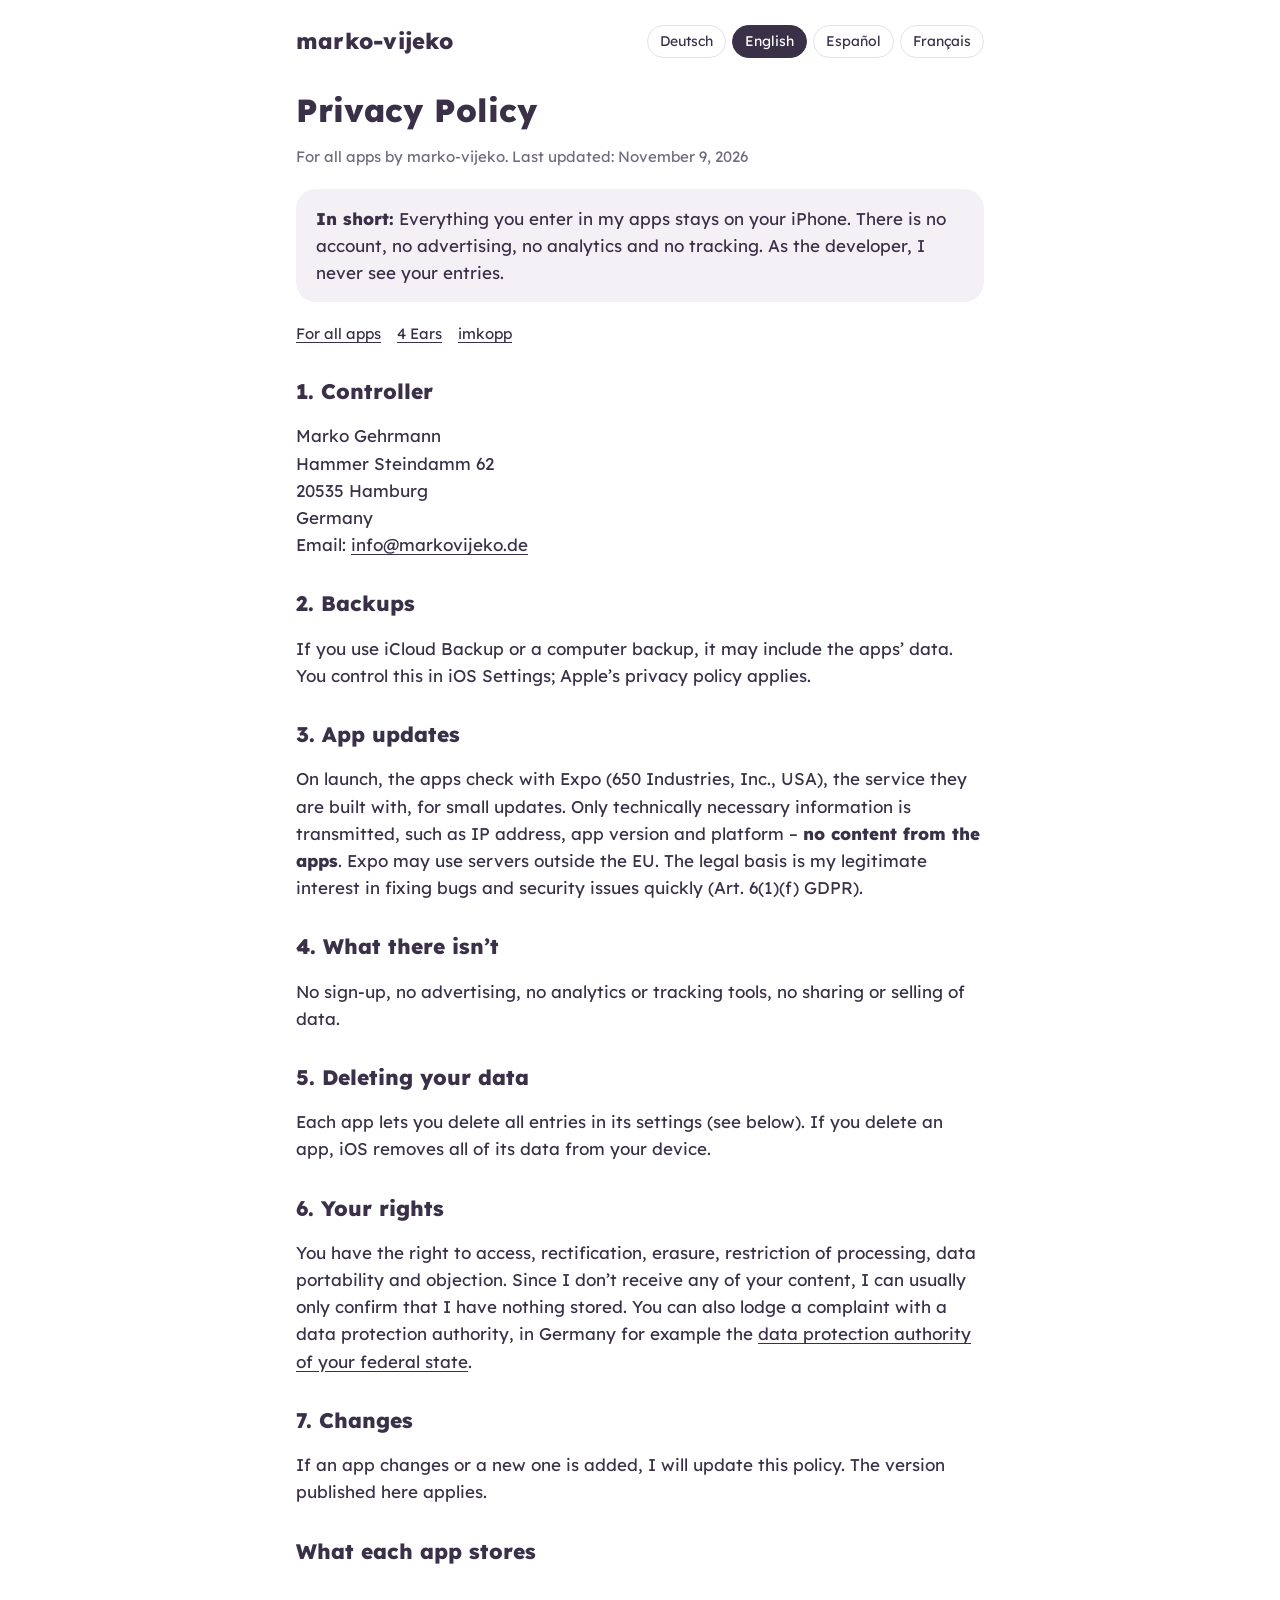
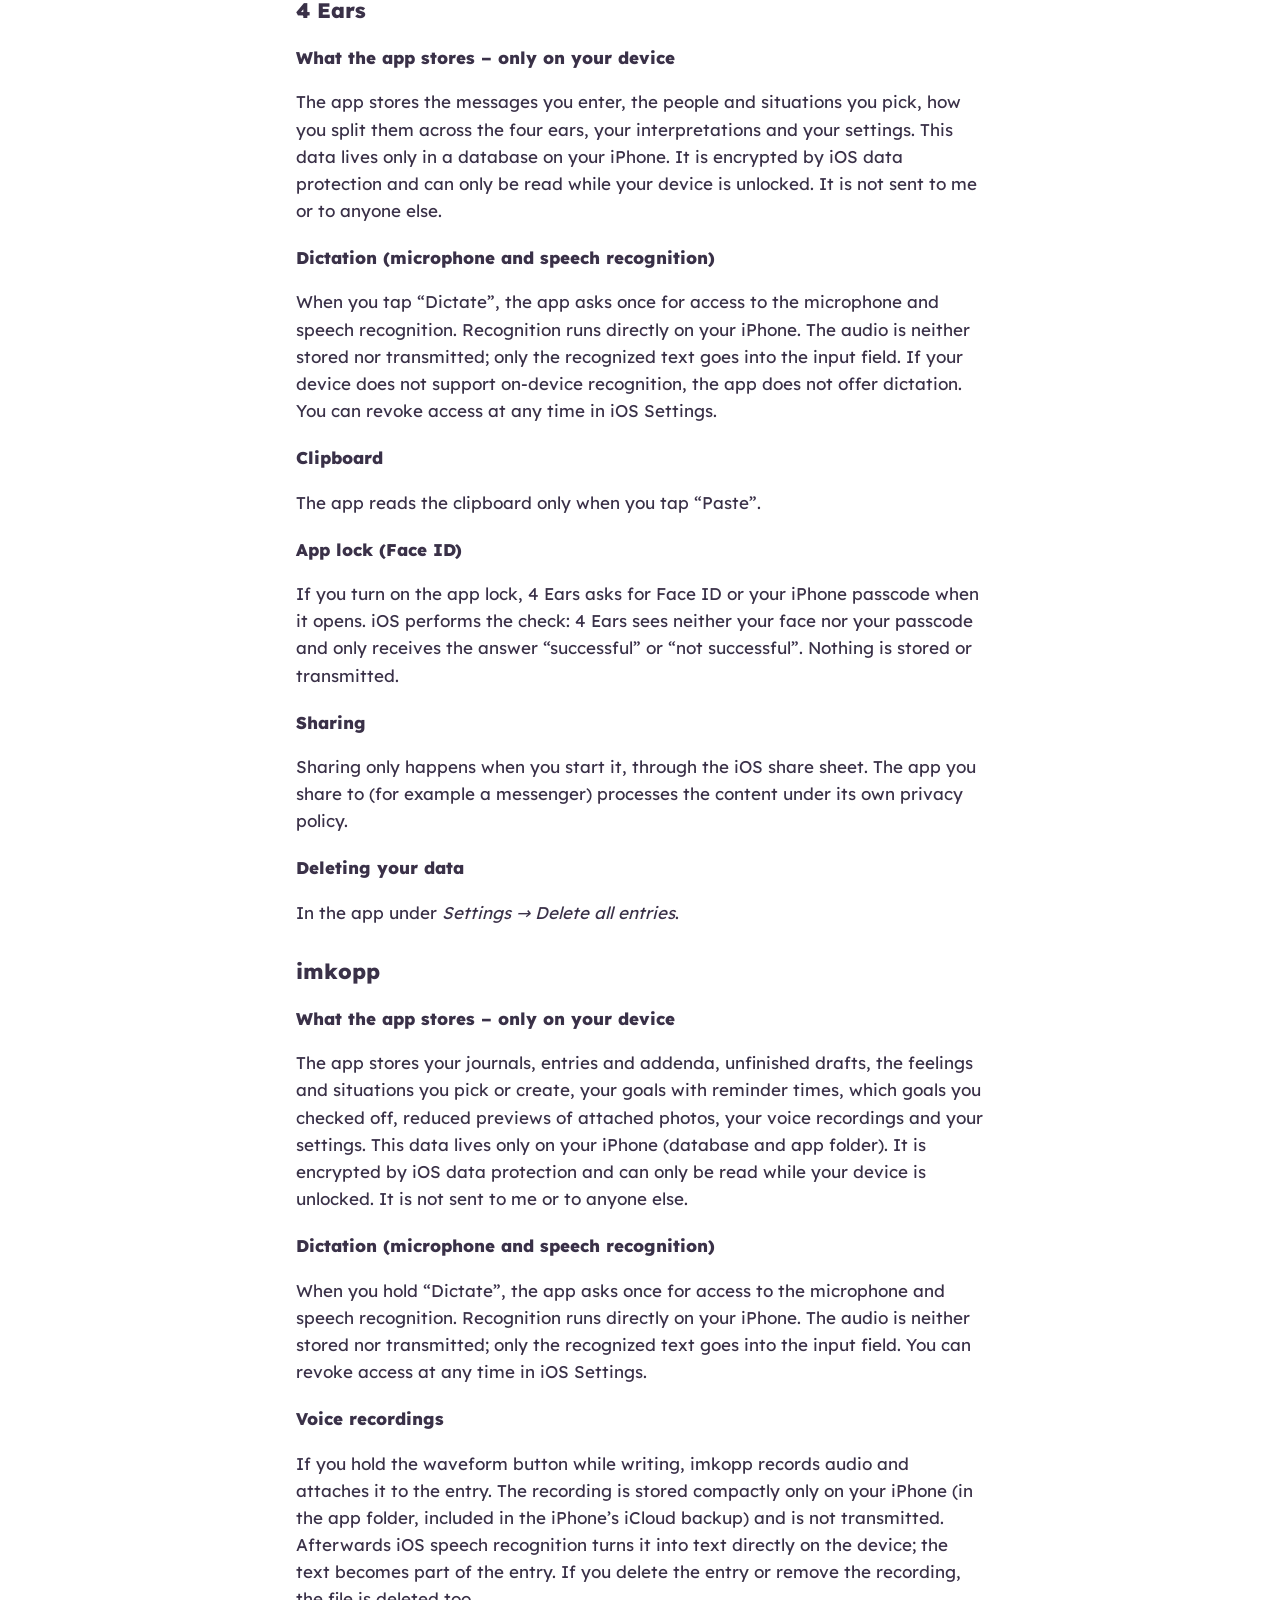
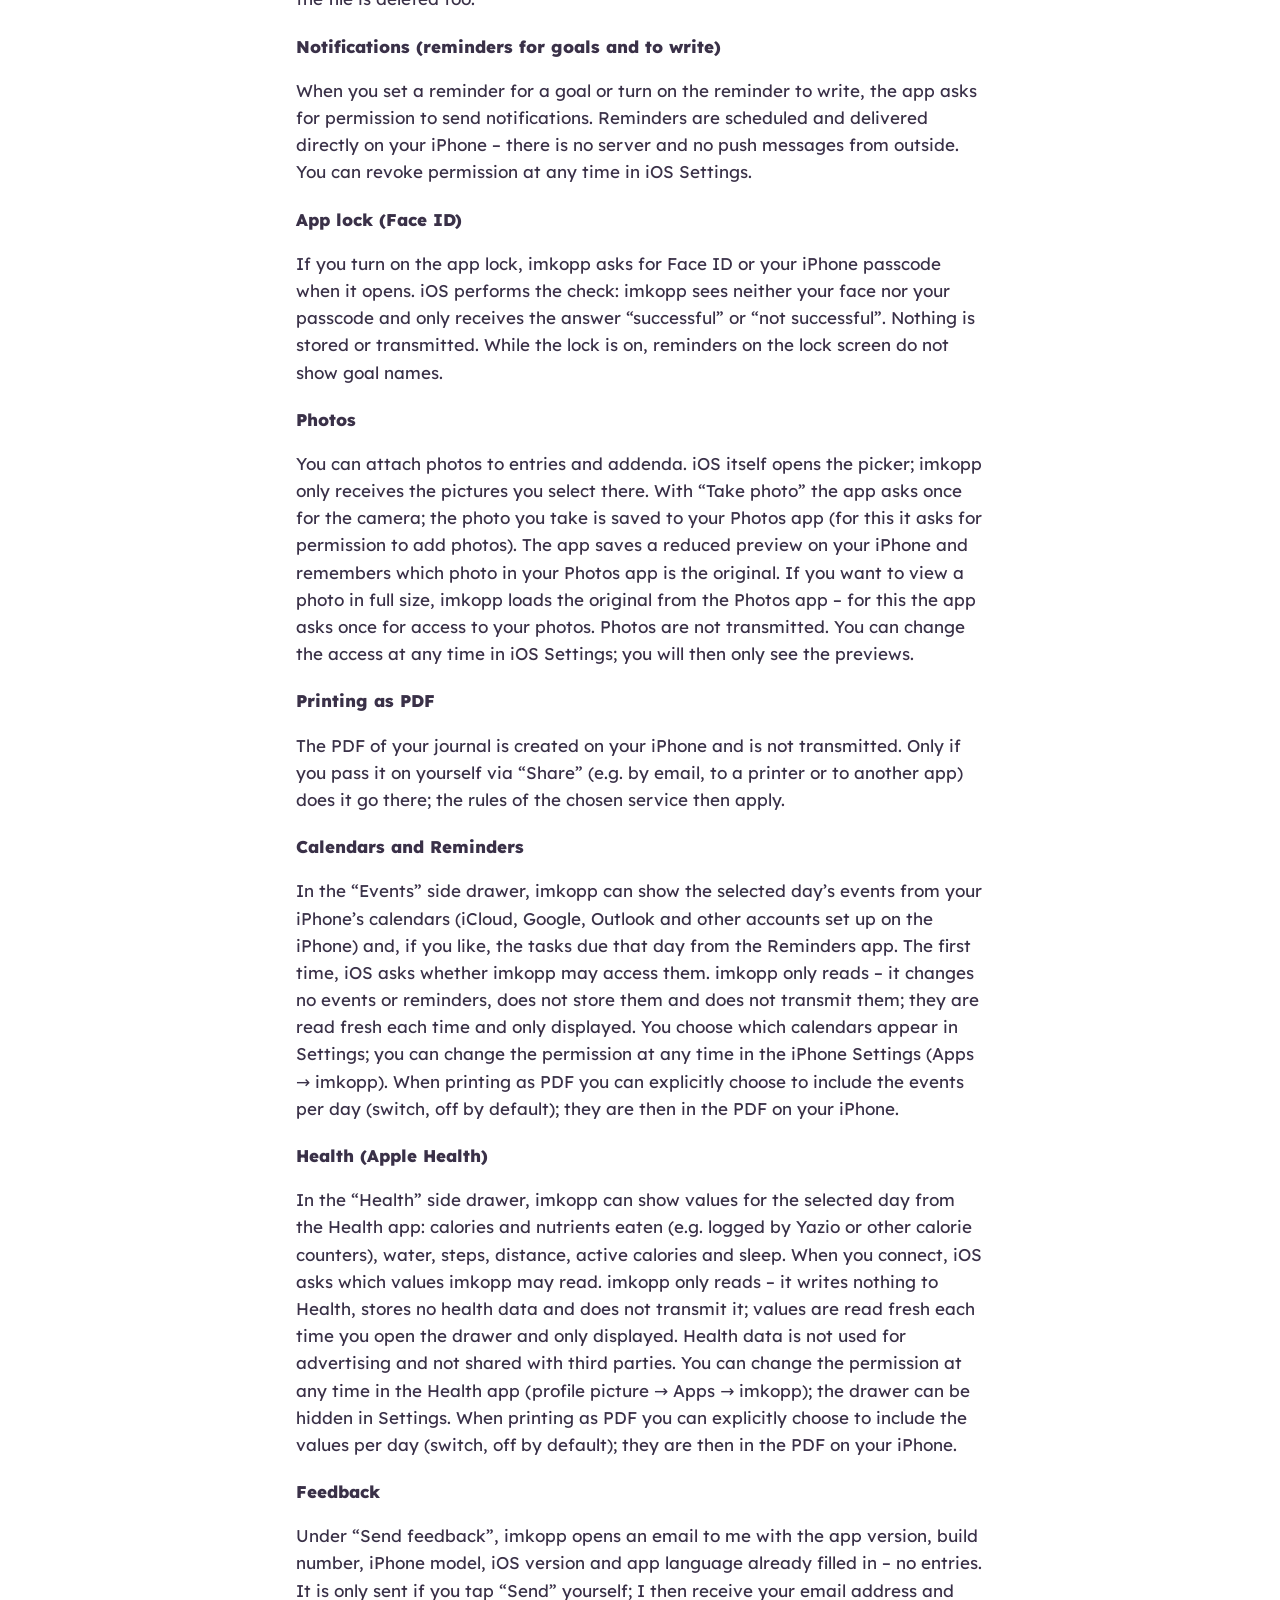
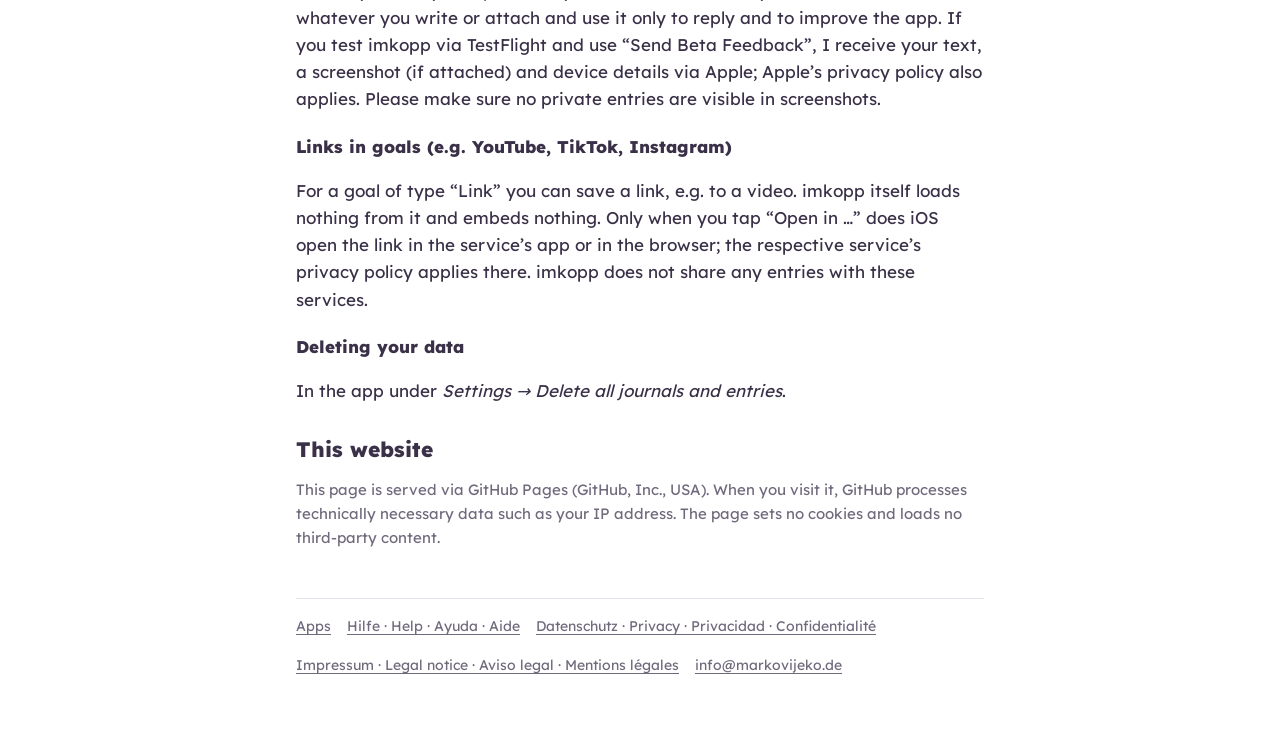
==== commit 37a56ce6: "imkopp wird klein geschrieben Co-Authored-By: Claude Opus 5.5 <noreply@anthropic.com> Claude-Session" ====
--- a/datenschutz.html
+++ b/datenschutz.html
@@ -24,7 +24,7 @@
     <h1>Datenschutzerklärung</h1>
     <p class="stand">Für alle Apps von marko-vijeko. Stand: 9. November 2026</p>
     <div class="kurz"><p><b>Kurz gesagt:</b> Alles, was du in meinen Apps eingibst, bleibt auf deinem iPhone. Es gibt kein Konto, keine Werbung, keine Analyse und kein Tracking. Ich als Entwickler bekomme deine Einträge nie zu sehen.</p></div>
-    <p class="inhalt"><a href="#allgemein">Für alle Apps</a><a href="#4ears">4 Ears</a><a href="#myday">IMKOPP</a></p>
+    <p class="inhalt"><a href="#allgemein">Für alle Apps</a><a href="#4ears">4 Ears</a><a href="#myday">imkopp</a></p>
 
     <section data-anker="allgemein">
       <h2>1. Verantwortlich</h2>
@@ -60,29 +60,29 @@
       <p>In der App unter <i>Einstellungen → Alle Einträge löschen</i>.</p>
     </section>
     <section data-anker="myday">
-      <h2>IMKOPP</h2>
+      <h2>imkopp</h2>
       <h3>Was die App speichert – nur auf deinem Gerät</h3>
       <p>Die App speichert deine Journale, Einträge und Nachträge, angefangene Entwürfe, die gewählten und selbst angelegten Gefühle und Situationen, deine Ziele mit Erinnerungszeiten, welche Ziele du abgehakt hast, verkleinerte Vorschaubilder angehängter Fotos, deine Sprachaufnahmen und deine Einstellungen. Diese Daten liegen ausschließlich auf deinem iPhone (Datenbank und App-Ordner). Sie sind durch den iOS-Datenschutz verschlüsselt und nur bei entsperrtem Gerät lesbar. Sie werden nicht an mich oder an Dritte übertragen.</p>
       <h3>Diktieren (Mikrofon und Spracherkennung)</h3>
       <p>Wenn du „Einsprechen“ gedrückt hältst, fragt die App einmalig nach Zugriff auf Mikrofon und Spracherkennung. Die Erkennung läuft direkt auf deinem iPhone. Die Aufnahme wird nicht gespeichert und nicht übertragen, nur der erkannte Text landet im Eingabefeld. Den Zugriff kannst du jederzeit in den iOS-Einstellungen widerrufen.</p>
       <h3>Sprachaufnahmen</h3>
-      <p>Hältst du beim Schreiben die Taste mit der Wellenform gedrückt, nimmt IMKOPP Ton auf und hängt ihn an den Eintrag. Die Aufnahme wird platzsparend nur auf deinem iPhone gespeichert (im App-Ordner, im iCloud-Backup des iPhones enthalten) und nicht übertragen. Danach wandelt die Spracherkennung von iOS die Aufnahme direkt auf dem Gerät in Text um; der Text wird Teil des Eintrags. Löschst du den Eintrag oder entfernst die Aufnahme, wird auch die Datei gelöscht.</p>
+      <p>Hältst du beim Schreiben die Taste mit der Wellenform gedrückt, nimmt imkopp Ton auf und hängt ihn an den Eintrag. Die Aufnahme wird platzsparend nur auf deinem iPhone gespeichert (im App-Ordner, im iCloud-Backup des iPhones enthalten) und nicht übertragen. Danach wandelt die Spracherkennung von iOS die Aufnahme direkt auf dem Gerät in Text um; der Text wird Teil des Eintrags. Löschst du den Eintrag oder entfernst die Aufnahme, wird auch die Datei gelöscht.</p>
       <h3>Mitteilungen (Erinnerungen an Ziele und ans Schreiben)</h3>
       <p>Legst du für ein Ziel eine Erinnerung an oder schaltest du die Erinnerung zum Schreiben ein, fragt die App nach der Erlaubnis für Mitteilungen. Die Erinnerungen werden direkt auf deinem iPhone geplant und ausgelöst – es gibt keinen Server und keine Push-Nachrichten von außen. Die Erlaubnis kannst du jederzeit in den iOS-Einstellungen widerrufen.</p>
       <h3>App-Sperre (Face ID)</h3>
-      <p>Schaltest du die App-Sperre ein, fragt IMKOPP beim Öffnen nach Face ID oder dem Code deines iPhones. Die Prüfung übernimmt iOS: IMKOPP sieht weder dein Gesicht noch deinen Code und erhält nur die Antwort „erfolgreich“ oder „nicht erfolgreich“. Es wird nichts gespeichert oder übertragen. Ist die Sperre an, zeigen Erinnerungen auf dem Sperrbildschirm keine Zielnamen.</p>
+      <p>Schaltest du die App-Sperre ein, fragt imkopp beim Öffnen nach Face ID oder dem Code deines iPhones. Die Prüfung übernimmt iOS: imkopp sieht weder dein Gesicht noch deinen Code und erhält nur die Antwort „erfolgreich“ oder „nicht erfolgreich“. Es wird nichts gespeichert oder übertragen. Ist die Sperre an, zeigen Erinnerungen auf dem Sperrbildschirm keine Zielnamen.</p>
       <h3>Fotos</h3>
-      <p>Du kannst an Einträge und Nachträge Fotos anhängen. Die Auswahl öffnet iOS selbst; IMKOPP erhält nur die Bilder, die du darin auswählst. Mit „Foto aufnehmen“ fragt die App einmalig nach der Kamera; das aufgenommene Foto wird in deiner Fotos-App gesichert (dafür fragt sie nach der Erlaubnis, Fotos hinzuzufügen). Davon speichert die App ein verkleinertes Vorschaubild auf deinem iPhone und merkt sich, welches Foto in deiner Fotos-App das Original ist. Möchtest du ein Foto groß ansehen, lädt IMKOPP das Original aus der Fotos-App – dafür fragt die App einmalig nach Zugriff auf deine Fotos. Fotos werden nicht übertragen. Den Zugriff kannst du jederzeit in den iOS-Einstellungen ändern; dann siehst du nur die Vorschaubilder.</p>
+      <p>Du kannst an Einträge und Nachträge Fotos anhängen. Die Auswahl öffnet iOS selbst; imkopp erhält nur die Bilder, die du darin auswählst. Mit „Foto aufnehmen“ fragt die App einmalig nach der Kamera; das aufgenommene Foto wird in deiner Fotos-App gesichert (dafür fragt sie nach der Erlaubnis, Fotos hinzuzufügen). Davon speichert die App ein verkleinertes Vorschaubild auf deinem iPhone und merkt sich, welches Foto in deiner Fotos-App das Original ist. Möchtest du ein Foto groß ansehen, lädt imkopp das Original aus der Fotos-App – dafür fragt die App einmalig nach Zugriff auf deine Fotos. Fotos werden nicht übertragen. Den Zugriff kannst du jederzeit in den iOS-Einstellungen ändern; dann siehst du nur die Vorschaubilder.</p>
       <h3>Drucken als PDF</h3>
       <p>Das PDF deines Journals entsteht auf deinem iPhone und wird nicht übertragen. Nur wenn du es selbst über „Teilen“ weitergibst (z. B. per Mail, an einen Drucker oder in eine andere App), gelangt es dorthin; dann gelten die Regeln des gewählten Dienstes.</p>
       <h3>Kalender und Erinnerungen</h3>
-      <p>Im Seitenfach „Termine“ kann IMKOPP die Termine des gewählten Tages aus den Kalendern deines iPhones zeigen (iCloud, Google, Outlook und andere Konten, die auf dem iPhone eingerichtet sind) und auf Wunsch die an dem Tag fälligen Aufgaben aus der App „Erinnerungen“. Beim ersten Mal fragt iOS, ob IMKOPP darauf zugreifen darf. IMKOPP liest nur – es ändert keine Termine oder Erinnerungen, speichert sie nicht und überträgt sie nicht; sie werden jedes Mal frisch gelesen und nur angezeigt. Welche Kalender erscheinen, wählst du in den Einstellungen; die Erlaubnis kannst du jederzeit in den iPhone-Einstellungen ändern (Apps → IMKOPP). Beim Drucken als PDF kannst du die Termine je Tag ausdrücklich mit aufnehmen lassen (Schalter, standardmäßig aus); dann stehen sie in dem PDF auf deinem iPhone.</p>
+      <p>Im Seitenfach „Termine“ kann imkopp die Termine des gewählten Tages aus den Kalendern deines iPhones zeigen (iCloud, Google, Outlook und andere Konten, die auf dem iPhone eingerichtet sind) und auf Wunsch die an dem Tag fälligen Aufgaben aus der App „Erinnerungen“. Beim ersten Mal fragt iOS, ob imkopp darauf zugreifen darf. imkopp liest nur – es ändert keine Termine oder Erinnerungen, speichert sie nicht und überträgt sie nicht; sie werden jedes Mal frisch gelesen und nur angezeigt. Welche Kalender erscheinen, wählst du in den Einstellungen; die Erlaubnis kannst du jederzeit in den iPhone-Einstellungen ändern (Apps → imkopp). Beim Drucken als PDF kannst du die Termine je Tag ausdrücklich mit aufnehmen lassen (Schalter, standardmäßig aus); dann stehen sie in dem PDF auf deinem iPhone.</p>
       <h3>Gesundheit (Apple Health)</h3>
-      <p>Im Seitenfach „Gesundheit“ kann IMKOPP Werte des gewählten Tages aus der Health-App anzeigen: gegessene Kalorien und Nährwerte (z. B. eingetragen von Yazio oder anderen Kalorienzählern), Wasser, Schritte, Strecke, aktive Kalorien und Schlaf. Beim Verbinden fragt iOS, welche Werte IMKOPP lesen darf. IMKOPP liest nur – es schreibt nichts in Health, speichert keine Gesundheitswerte und überträgt sie nicht; sie werden bei jedem Öffnen des Fachs frisch gelesen und nur angezeigt. Gesundheitsdaten werden nicht für Werbung genutzt und nicht an Dritte weitergegeben. Die Erlaubnis kannst du jederzeit in der Health-App ändern (Profilbild → Apps → IMKOPP); das Fach lässt sich in den Einstellungen ausblenden. Beim Drucken als PDF kannst du die Werte je Tag ausdrücklich mit aufnehmen lassen (Schalter, standardmäßig aus); dann stehen sie in dem PDF auf deinem iPhone.</p>
+      <p>Im Seitenfach „Gesundheit“ kann imkopp Werte des gewählten Tages aus der Health-App anzeigen: gegessene Kalorien und Nährwerte (z. B. eingetragen von Yazio oder anderen Kalorienzählern), Wasser, Schritte, Strecke, aktive Kalorien und Schlaf. Beim Verbinden fragt iOS, welche Werte imkopp lesen darf. imkopp liest nur – es schreibt nichts in Health, speichert keine Gesundheitswerte und überträgt sie nicht; sie werden bei jedem Öffnen des Fachs frisch gelesen und nur angezeigt. Gesundheitsdaten werden nicht für Werbung genutzt und nicht an Dritte weitergegeben. Die Erlaubnis kannst du jederzeit in der Health-App ändern (Profilbild → Apps → imkopp); das Fach lässt sich in den Einstellungen ausblenden. Beim Drucken als PDF kannst du die Werte je Tag ausdrücklich mit aufnehmen lassen (Schalter, standardmäßig aus); dann stehen sie in dem PDF auf deinem iPhone.</p>
       <h3>Feedback</h3>
-      <p>Unter „Feedback geben“ öffnet IMKOPP eine E-Mail an mich, in der App-Version, Build-Nummer, iPhone-Modell, iOS-Version und App-Sprache schon eingetragen sind – keine Einträge. Abgeschickt wird sie nur, wenn du selbst auf „Senden“ tippst; dann erhalte ich deine E-Mail-Adresse und was du schreibst oder anhängst und nutze es nur, um dir zu antworten und die App zu verbessern. Wenn du IMKOPP über TestFlight testest und dort „Beta-Feedback senden“ nutzt, bekomme ich über Apple deinen Text, ein Bildschirmfoto (falls angehängt) und Angaben zum Gerät; dafür gilt zusätzlich die Datenschutzerklärung von Apple. Bitte achte darauf, dass auf Bildschirmfotos keine privaten Einträge zu sehen sind.</p>
+      <p>Unter „Feedback geben“ öffnet imkopp eine E-Mail an mich, in der App-Version, Build-Nummer, iPhone-Modell, iOS-Version und App-Sprache schon eingetragen sind – keine Einträge. Abgeschickt wird sie nur, wenn du selbst auf „Senden“ tippst; dann erhalte ich deine E-Mail-Adresse und was du schreibst oder anhängst und nutze es nur, um dir zu antworten und die App zu verbessern. Wenn du imkopp über TestFlight testest und dort „Beta-Feedback senden“ nutzt, bekomme ich über Apple deinen Text, ein Bildschirmfoto (falls angehängt) und Angaben zum Gerät; dafür gilt zusätzlich die Datenschutzerklärung von Apple. Bitte achte darauf, dass auf Bildschirmfotos keine privaten Einträge zu sehen sind.</p>
       <h3>Links bei Zielen (z. B. YouTube, TikTok, Instagram)</h3>
-      <p>Bei einem Ziel der Art „Link“ kannst du einen Link speichern, z. B. zu einem Video. IMKOPP lädt davon selbst nichts und bettet nichts ein. Erst wenn du auf „In … öffnen“ tippst, öffnet iOS den Link in der App des Dienstes oder im Browser; dort gelten die Datenschutzbestimmungen des jeweiligen Dienstes. IMKOPP gibt keine Einträge an diese Dienste weiter.</p>
+      <p>Bei einem Ziel der Art „Link“ kannst du einen Link speichern, z. B. zu einem Video. imkopp lädt davon selbst nichts und bettet nichts ein. Erst wenn du auf „In … öffnen“ tippst, öffnet iOS den Link in der App des Dienstes oder im Browser; dort gelten die Datenschutzbestimmungen des jeweiligen Dienstes. imkopp gibt keine Einträge an diese Dienste weiter.</p>
       <h3>Daten löschen</h3>
       <p>In der App unter <i>Einstellungen → Alle Journale und Einträge löschen</i>.</p>
     </section>
@@ -96,7 +96,7 @@
     <h1>Privacy Policy</h1>
     <p class="stand">For all apps by marko-vijeko. Last updated: November 9, 2026</p>
     <div class="kurz"><p><b>In short:</b> Everything you enter in my apps stays on your iPhone. There is no account, no advertising, no analytics and no tracking. As the developer, I never see your entries.</p></div>
-    <p class="inhalt"><a href="#allgemein">For all apps</a><a href="#4ears">4 Ears</a><a href="#myday">IMKOPP</a></p>
+    <p class="inhalt"><a href="#allgemein">For all apps</a><a href="#4ears">4 Ears</a><a href="#myday">imkopp</a></p>
 
     <section data-anker="allgemein">
       <h2>1. Controller</h2>
@@ -132,29 +132,29 @@
       <p>In the app under <i>Settings → Delete all entries</i>.</p>
     </section>
     <section data-anker="myday">
-      <h2>IMKOPP</h2>
+      <h2>imkopp</h2>
       <h3>What the app stores – only on your device</h3>
       <p>The app stores your journals, entries and addenda, unfinished drafts, the feelings and situations you pick or create, your goals with reminder times, which goals you checked off, reduced previews of attached photos, your voice recordings and your settings. This data lives only on your iPhone (database and app folder). It is encrypted by iOS data protection and can only be read while your device is unlocked. It is not sent to me or to anyone else.</p>
       <h3>Dictation (microphone and speech recognition)</h3>
       <p>When you hold “Dictate”, the app asks once for access to the microphone and speech recognition. Recognition runs directly on your iPhone. The audio is neither stored nor transmitted; only the recognized text goes into the input field. You can revoke access at any time in iOS Settings.</p>
       <h3>Voice recordings</h3>
-      <p>If you hold the waveform button while writing, IMKOPP records audio and attaches it to the entry. The recording is stored compactly only on your iPhone (in the app folder, included in the iPhone’s iCloud backup) and is not transmitted. Afterwards iOS speech recognition turns it into text directly on the device; the text becomes part of the entry. If you delete the entry or remove the recording, the file is deleted too.</p>
+      <p>If you hold the waveform button while writing, imkopp records audio and attaches it to the entry. The recording is stored compactly only on your iPhone (in the app folder, included in the iPhone’s iCloud backup) and is not transmitted. Afterwards iOS speech recognition turns it into text directly on the device; the text becomes part of the entry. If you delete the entry or remove the recording, the file is deleted too.</p>
       <h3>Notifications (reminders for goals and to write)</h3>
       <p>When you set a reminder for a goal or turn on the reminder to write, the app asks for permission to send notifications. Reminders are scheduled and delivered directly on your iPhone – there is no server and no push messages from outside. You can revoke permission at any time in iOS Settings.</p>
       <h3>App lock (Face ID)</h3>
-      <p>If you turn on the app lock, IMKOPP asks for Face ID or your iPhone passcode when it opens. iOS performs the check: IMKOPP sees neither your face nor your passcode and only receives the answer “successful” or “not successful”. Nothing is stored or transmitted. While the lock is on, reminders on the lock screen do not show goal names.</p>
+      <p>If you turn on the app lock, imkopp asks for Face ID or your iPhone passcode when it opens. iOS performs the check: imkopp sees neither your face nor your passcode and only receives the answer “successful” or “not successful”. Nothing is stored or transmitted. While the lock is on, reminders on the lock screen do not show goal names.</p>
       <h3>Photos</h3>
-      <p>You can attach photos to entries and addenda. iOS itself opens the picker; IMKOPP only receives the pictures you select there. With “Take photo” the app asks once for the camera; the photo you take is saved to your Photos app (for this it asks for permission to add photos). The app saves a reduced preview on your iPhone and remembers which photo in your Photos app is the original. If you want to view a photo in full size, IMKOPP loads the original from the Photos app – for this the app asks once for access to your photos. Photos are not transmitted. You can change the access at any time in iOS Settings; you will then only see the previews.</p>
+      <p>You can attach photos to entries and addenda. iOS itself opens the picker; imkopp only receives the pictures you select there. With “Take photo” the app asks once for the camera; the photo you take is saved to your Photos app (for this it asks for permission to add photos). The app saves a reduced preview on your iPhone and remembers which photo in your Photos app is the original. If you want to view a photo in full size, imkopp loads the original from the Photos app – for this the app asks once for access to your photos. Photos are not transmitted. You can change the access at any time in iOS Settings; you will then only see the previews.</p>
       <h3>Printing as PDF</h3>
       <p>The PDF of your journal is created on your iPhone and is not transmitted. Only if you pass it on yourself via “Share” (e.g. by email, to a printer or to another app) does it go there; the rules of the chosen service then apply.</p>
       <h3>Calendars and Reminders</h3>
-      <p>In the “Events” side drawer, IMKOPP can show the selected day’s events from your iPhone’s calendars (iCloud, Google, Outlook and other accounts set up on the iPhone) and, if you like, the tasks due that day from the Reminders app. The first time, iOS asks whether IMKOPP may access them. IMKOPP only reads – it changes no events or reminders, does not store them and does not transmit them; they are read fresh each time and only displayed. You choose which calendars appear in Settings; you can change the permission at any time in the iPhone Settings (Apps → IMKOPP). When printing as PDF you can explicitly choose to include the events per day (switch, off by default); they are then in the PDF on your iPhone.</p>
+      <p>In the “Events” side drawer, imkopp can show the selected day’s events from your iPhone’s calendars (iCloud, Google, Outlook and other accounts set up on the iPhone) and, if you like, the tasks due that day from the Reminders app. The first time, iOS asks whether imkopp may access them. imkopp only reads – it changes no events or reminders, does not store them and does not transmit them; they are read fresh each time and only displayed. You choose which calendars appear in Settings; you can change the permission at any time in the iPhone Settings (Apps → imkopp). When printing as PDF you can explicitly choose to include the events per day (switch, off by default); they are then in the PDF on your iPhone.</p>
       <h3>Health (Apple Health)</h3>
-      <p>In the “Health” side drawer, IMKOPP can show values for the selected day from the Health app: calories and nutrients eaten (e.g. logged by Yazio or other calorie counters), water, steps, distance, active calories and sleep. When you connect, iOS asks which values IMKOPP may read. IMKOPP only reads – it writes nothing to Health, stores no health data and does not transmit it; values are read fresh each time you open the drawer and only displayed. Health data is not used for advertising and not shared with third parties. You can change the permission at any time in the Health app (profile picture → Apps → IMKOPP); the drawer can be hidden in Settings. When printing as PDF you can explicitly choose to include the values per day (switch, off by default); they are then in the PDF on your iPhone.</p>
+      <p>In the “Health” side drawer, imkopp can show values for the selected day from the Health app: calories and nutrients eaten (e.g. logged by Yazio or other calorie counters), water, steps, distance, active calories and sleep. When you connect, iOS asks which values imkopp may read. imkopp only reads – it writes nothing to Health, stores no health data and does not transmit it; values are read fresh each time you open the drawer and only displayed. Health data is not used for advertising and not shared with third parties. You can change the permission at any time in the Health app (profile picture → Apps → imkopp); the drawer can be hidden in Settings. When printing as PDF you can explicitly choose to include the values per day (switch, off by default); they are then in the PDF on your iPhone.</p>
       <h3>Feedback</h3>
-      <p>Under “Send feedback”, IMKOPP opens an email to me with the app version, build number, iPhone model, iOS version and app language already filled in – no entries. It is only sent if you tap “Send” yourself; I then receive your email address and whatever you write or attach and use it only to reply and to improve the app. If you test IMKOPP via TestFlight and use “Send Beta Feedback”, I receive your text, a screenshot (if attached) and device details via Apple; Apple’s privacy policy also applies. Please make sure no private entries are visible in screenshots.</p>
+      <p>Under “Send feedback”, imkopp opens an email to me with the app version, build number, iPhone model, iOS version and app language already filled in – no entries. It is only sent if you tap “Send” yourself; I then receive your email address and whatever you write or attach and use it only to reply and to improve the app. If you test imkopp via TestFlight and use “Send Beta Feedback”, I receive your text, a screenshot (if attached) and device details via Apple; Apple’s privacy policy also applies. Please make sure no private entries are visible in screenshots.</p>
       <h3>Links in goals (e.g. YouTube, TikTok, Instagram)</h3>
-      <p>For a goal of type “Link” you can save a link, e.g. to a video. IMKOPP itself loads nothing from it and embeds nothing. Only when you tap “Open in …” does iOS open the link in the service’s app or in the browser; the respective service’s privacy policy applies there. IMKOPP does not share any entries with these services.</p>
+      <p>For a goal of type “Link” you can save a link, e.g. to a video. imkopp itself loads nothing from it and embeds nothing. Only when you tap “Open in …” does iOS open the link in the service’s app or in the browser; the respective service’s privacy policy applies there. imkopp does not share any entries with these services.</p>
       <h3>Deleting your data</h3>
       <p>In the app under <i>Settings → Delete all journals and entries</i>.</p>
     </section>
@@ -168,7 +168,7 @@
     <h1>Política de privacidad</h1>
     <p class="stand">Para todas las apps de marko-vijeko. Última actualización: 9 de noviembre de 2026</p>
     <div class="kurz"><p><b>En resumen:</b> todo lo que escribes en mis apps se queda en tu iPhone. No hay cuenta, ni publicidad, ni análisis, ni rastreo. Como desarrollador, nunca veo tus entradas.</p></div>
-    <p class="inhalt"><a href="#allgemein">Para todas las apps</a><a href="#4ears">4 Ears</a><a href="#myday">IMKOPP</a></p>
+    <p class="inhalt"><a href="#allgemein">Para todas las apps</a><a href="#4ears">4 Ears</a><a href="#myday">imkopp</a></p>
 
     <section data-anker="allgemein">
       <h2>1. Responsable</h2>
@@ -204,29 +204,29 @@
       <p>En la app, en <i>Ajustes → Borrar todas las entradas</i>.</p>
     </section>
     <section data-anker="myday">
-      <h2>IMKOPP</h2>
+      <h2>imkopp</h2>
       <h3>Qué guarda la app – solo en tu dispositivo</h3>
       <p>La app guarda tus diarios, entradas y notas posteriores, los borradores a medias, los sentimientos y situaciones que eliges o creas, tus metas con sus horas de recordatorio, qué metas has marcado como hechas, vistas previas reducidas de las fotos adjuntas, tus grabaciones de voz y tus ajustes. Estos datos están únicamente en tu iPhone (base de datos y carpeta de la app). Están cifrados por la protección de datos de iOS y solo se pueden leer con el dispositivo desbloqueado. No se envían ni a mí ni a terceros.</p>
       <h3>Dictado (micrófono y reconocimiento de voz)</h3>
       <p>Al mantener pulsado «Dictar», la app pide una vez acceso al micrófono y al reconocimiento de voz. El reconocimiento se realiza directamente en tu iPhone. El audio no se guarda ni se transmite; solo el texto reconocido llega al campo de entrada. Puedes retirar el acceso en cualquier momento en los Ajustes de iOS.</p>
       <h3>Grabaciones de voz</h3>
-      <p>Si mantienes pulsado el botón con la onda al escribir, IMKOPP graba audio y lo adjunta a la entrada. La grabación se guarda de forma compacta solo en tu iPhone (en la carpeta de la app, incluida en la copia de iCloud del iPhone) y no se transmite. Después, el reconocimiento de voz de iOS la convierte en texto directamente en el dispositivo; el texto pasa a formar parte de la entrada. Si borras la entrada o quitas la grabación, también se borra el archivo.</p>
+      <p>Si mantienes pulsado el botón con la onda al escribir, imkopp graba audio y lo adjunta a la entrada. La grabación se guarda de forma compacta solo en tu iPhone (en la carpeta de la app, incluida en la copia de iCloud del iPhone) y no se transmite. Después, el reconocimiento de voz de iOS la convierte en texto directamente en el dispositivo; el texto pasa a formar parte de la entrada. Si borras la entrada o quitas la grabación, también se borra el archivo.</p>
       <h3>Notificaciones (recordatorios de metas y para escribir)</h3>
       <p>Cuando creas un recordatorio para una meta o activas el recordatorio para escribir, la app pide permiso para enviar notificaciones. Los recordatorios se programan y se muestran directamente en tu iPhone: no hay servidor ni mensajes push desde fuera. Puedes retirar el permiso en cualquier momento en los Ajustes de iOS.</p>
       <h3>Bloqueo de la app (Face ID)</h3>
-      <p>Si activas el bloqueo, IMKOPP pide Face ID o el código de tu iPhone al abrirse. La comprobación la realiza iOS: IMKOPP no ve ni tu cara ni tu código y solo recibe la respuesta «correcto» o «incorrecto». No se guarda ni se transmite nada. Con el bloqueo activado, los recordatorios en la pantalla bloqueada no muestran nombres de metas.</p>
+      <p>Si activas el bloqueo, imkopp pide Face ID o el código de tu iPhone al abrirse. La comprobación la realiza iOS: imkopp no ve ni tu cara ni tu código y solo recibe la respuesta «correcto» o «incorrecto». No se guarda ni se transmite nada. Con el bloqueo activado, los recordatorios en la pantalla bloqueada no muestran nombres de metas.</p>
       <h3>Fotos</h3>
-      <p>Puedes adjuntar fotos a entradas y notas posteriores. El propio iOS abre el selector; IMKOPP solo recibe las imágenes que eliges allí. Con «Hacer foto» la app pide una vez acceso a la cámara; la foto se guarda en tu app Fotos (para ello pide permiso para añadir fotos). La app guarda una vista previa reducida en tu iPhone y recuerda qué foto de tu app Fotos es el original. Si quieres ver una foto en grande, IMKOPP carga el original desde la app Fotos; para ello la app pide una vez acceso a tus fotos. Las fotos no se transmiten. Puedes cambiar el acceso en cualquier momento en los Ajustes de iOS; entonces solo verás las vistas previas.</p>
+      <p>Puedes adjuntar fotos a entradas y notas posteriores. El propio iOS abre el selector; imkopp solo recibe las imágenes que eliges allí. Con «Hacer foto» la app pide una vez acceso a la cámara; la foto se guarda en tu app Fotos (para ello pide permiso para añadir fotos). La app guarda una vista previa reducida en tu iPhone y recuerda qué foto de tu app Fotos es el original. Si quieres ver una foto en grande, imkopp carga el original desde la app Fotos; para ello la app pide una vez acceso a tus fotos. Las fotos no se transmiten. Puedes cambiar el acceso en cualquier momento en los Ajustes de iOS; entonces solo verás las vistas previas.</p>
       <h3>Imprimir como PDF</h3>
       <p>El PDF de tu diario se crea en tu iPhone y no se transmite. Solo si lo compartes tú mismo con «Compartir» (p. ej. por correo, a una impresora o a otra app) llega allí; entonces se aplican las reglas del servicio elegido.</p>
       <h3>Calendarios y Recordatorios</h3>
-      <p>En el cajón lateral «Citas», IMKOPP puede mostrar las citas del día elegido de los calendarios de tu iPhone (iCloud, Google, Outlook y otras cuentas configuradas en el iPhone) y, si quieres, las tareas de la app Recordatorios que vencen ese día. La primera vez, iOS pregunta si IMKOPP puede acceder a ellos. IMKOPP solo lee: no cambia citas ni recordatorios, no los guarda ni los transmite; se leen de nuevo cada vez y solo se muestran. Qué calendarios aparecen lo eliges en Ajustes; puedes cambiar el permiso en cualquier momento en Ajustes del iPhone (Apps → IMKOPP). Al imprimir como PDF puedes incluir expresamente las citas de cada día (interruptor, desactivado por defecto); entonces aparecen en el PDF en tu iPhone.</p>
+      <p>En el cajón lateral «Citas», imkopp puede mostrar las citas del día elegido de los calendarios de tu iPhone (iCloud, Google, Outlook y otras cuentas configuradas en el iPhone) y, si quieres, las tareas de la app Recordatorios que vencen ese día. La primera vez, iOS pregunta si imkopp puede acceder a ellos. imkopp solo lee: no cambia citas ni recordatorios, no los guarda ni los transmite; se leen de nuevo cada vez y solo se muestran. Qué calendarios aparecen lo eliges en Ajustes; puedes cambiar el permiso en cualquier momento en Ajustes del iPhone (Apps → imkopp). Al imprimir como PDF puedes incluir expresamente las citas de cada día (interruptor, desactivado por defecto); entonces aparecen en el PDF en tu iPhone.</p>
       <h3>Salud (Apple Salud)</h3>
-      <p>En el cajón lateral «Salud», IMKOPP puede mostrar valores del día elegido de la app Salud: calorías y nutrientes ingeridos (p. ej. registrados por Yazio u otros contadores de calorías), agua, pasos, distancia, calorías activas y sueño. Al conectar, iOS pregunta qué valores puede leer IMKOPP. IMKOPP solo lee: no escribe nada en Salud, no guarda datos de salud ni los transmite; se leen de nuevo cada vez que abres el cajón y solo se muestran. Los datos de salud no se usan para publicidad ni se comparten con terceros. Puedes cambiar el permiso en cualquier momento en la app Salud (foto de perfil → Apps → IMKOPP); el cajón se puede ocultar en Ajustes. Al imprimir como PDF puedes incluir expresamente los valores de cada día (interruptor, desactivado por defecto); entonces aparecen en el PDF en tu iPhone.</p>
+      <p>En el cajón lateral «Salud», imkopp puede mostrar valores del día elegido de la app Salud: calorías y nutrientes ingeridos (p. ej. registrados por Yazio u otros contadores de calorías), agua, pasos, distancia, calorías activas y sueño. Al conectar, iOS pregunta qué valores puede leer imkopp. imkopp solo lee: no escribe nada en Salud, no guarda datos de salud ni los transmite; se leen de nuevo cada vez que abres el cajón y solo se muestran. Los datos de salud no se usan para publicidad ni se comparten con terceros. Puedes cambiar el permiso en cualquier momento en la app Salud (foto de perfil → Apps → imkopp); el cajón se puede ocultar en Ajustes. Al imprimir como PDF puedes incluir expresamente los valores de cada día (interruptor, desactivado por defecto); entonces aparecen en el PDF en tu iPhone.</p>
       <h3>Comentarios</h3>
-      <p>En «Enviar comentarios», IMKOPP abre un correo dirigido a mí con la versión de la app, el número de build, el modelo de iPhone, la versión de iOS y el idioma de la app ya rellenados, sin ninguna entrada. Solo se envía si tú mismo tocas «Enviar»; entonces recibo tu dirección de correo y lo que escribas o adjuntes, y lo uso solo para responderte y mejorar la app. Si pruebas IMKOPP con TestFlight y usas «Enviar comentarios de la beta», recibo a través de Apple tu texto, una captura (si la adjuntas) y datos del dispositivo; también se aplica la política de privacidad de Apple. Asegúrate de que no se vean entradas privadas en las capturas.</p>
+      <p>En «Enviar comentarios», imkopp abre un correo dirigido a mí con la versión de la app, el número de build, el modelo de iPhone, la versión de iOS y el idioma de la app ya rellenados, sin ninguna entrada. Solo se envía si tú mismo tocas «Enviar»; entonces recibo tu dirección de correo y lo que escribas o adjuntes, y lo uso solo para responderte y mejorar la app. Si pruebas imkopp con TestFlight y usas «Enviar comentarios de la beta», recibo a través de Apple tu texto, una captura (si la adjuntas) y datos del dispositivo; también se aplica la política de privacidad de Apple. Asegúrate de que no se vean entradas privadas en las capturas.</p>
       <h3>Enlaces en metas (p. ej. YouTube, TikTok, Instagram)</h3>
-      <p>En una meta de tipo «Enlace» puedes guardar un enlace, p. ej. a un vídeo. IMKOPP no carga ni integra nada. Solo cuando tocas «Abrir en …», iOS abre el enlace en la app del servicio o en el navegador; allí se aplica la política de privacidad de cada servicio. IMKOPP no comparte ninguna entrada con estos servicios.</p>
+      <p>En una meta de tipo «Enlace» puedes guardar un enlace, p. ej. a un vídeo. imkopp no carga ni integra nada. Solo cuando tocas «Abrir en …», iOS abre el enlace en la app del servicio o en el navegador; allí se aplica la política de privacidad de cada servicio. imkopp no comparte ninguna entrada con estos servicios.</p>
       <h3>Borrar tus datos</h3>
       <p>En la app, en <i>Ajustes → Borrar todos los diarios y entradas</i>.</p>
     </section>
@@ -241,7 +241,7 @@
     <h1>Politique de confidentialité</h1>
     <p class="stand">Pour toutes les apps de marko-vijeko. Dernière mise à jour : 9 novembre 2026</p>
     <div class="kurz"><p><b>En bref :</b> tout ce que tu saisis dans mes apps reste sur ton iPhone. Pas de compte, pas de publicité, pas d’outils d’analyse ni de pistage. En tant que développeur, je ne vois jamais tes entrées.</p></div>
-    <p class="inhalt"><a href="#allgemein">Pour toutes les apps</a><a href="#4ears">4 Ears</a><a href="#myday">IMKOPP</a></p>
+    <p class="inhalt"><a href="#allgemein">Pour toutes les apps</a><a href="#4ears">4 Ears</a><a href="#myday">imkopp</a></p>
 
     <section data-anker="allgemein">
       <h2>1. Responsable</h2>
@@ -277,29 +277,29 @@
       <p>Dans l’app sous <i>Réglages → Supprimer toutes les entrées</i>.</p>
     </section>
     <section data-anker="myday">
-      <h2>IMKOPP</h2>
+      <h2>imkopp</h2>
       <h3>Ce que l’app enregistre – uniquement sur ton appareil</h3>
       <p>L’app enregistre tes journaux, entrées et compléments, les brouillons non terminés, les sentiments et situations que tu choisis ou crées, tes objectifs avec les heures de rappel, les objectifs cochés, des aperçus réduits des photos jointes, tes enregistrements vocaux et tes réglages. Ces données se trouvent uniquement sur ton iPhone (base de données et dossier de l’app). Elles sont chiffrées par la protection des données d’iOS et ne sont lisibles que lorsque ton appareil est déverrouillé. Elles ne sont envoyées ni à moi ni à personne d’autre.</p>
       <h3>Dictée (micro et reconnaissance vocale)</h3>
       <p>Quand tu maintiens « Dicter », l’app demande une seule fois l’accès au micro et à la reconnaissance vocale. La reconnaissance se fait directement sur ton iPhone. Le son n’est ni enregistré ni transmis ; seul le texte reconnu arrive dans le champ de saisie. Tu peux retirer l’accès à tout moment dans les réglages d’iOS.</p>
       <h3>Enregistrements vocaux</h3>
-      <p>Si tu maintiens le bouton avec l’onde pendant que tu écris, IMKOPP enregistre le son et le joint à l’entrée. L’enregistrement est stocké de façon compacte uniquement sur ton iPhone (dans le dossier de l’app, inclus dans la sauvegarde iCloud de l’iPhone) et n’est pas transmis. Ensuite, la reconnaissance vocale d’iOS le transforme en texte directement sur l’appareil ; le texte fait partie de l’entrée. Si tu supprimes l’entrée ou retires l’enregistrement, le fichier est supprimé aussi.</p>
+      <p>Si tu maintiens le bouton avec l’onde pendant que tu écris, imkopp enregistre le son et le joint à l’entrée. L’enregistrement est stocké de façon compacte uniquement sur ton iPhone (dans le dossier de l’app, inclus dans la sauvegarde iCloud de l’iPhone) et n’est pas transmis. Ensuite, la reconnaissance vocale d’iOS le transforme en texte directement sur l’appareil ; le texte fait partie de l’entrée. Si tu supprimes l’entrée ou retires l’enregistrement, le fichier est supprimé aussi.</p>
       <h3>Notifications (rappels pour les objectifs et pour écrire)</h3>
       <p>Si tu crées un rappel pour un objectif ou actives le rappel pour écrire, l’app demande l’autorisation d’envoyer des notifications. Les rappels sont planifiés et déclenchés directement sur ton iPhone – il n’y a pas de serveur ni de notifications push venant de l’extérieur. Tu peux retirer l’autorisation à tout moment dans les réglages d’iOS.</p>
       <h3>Verrouillage de l’app (Face ID)</h3>
-      <p>Si tu actives le verrouillage, IMKOPP demande Face ID ou le code de ton iPhone à l’ouverture. C’est iOS qui vérifie : IMKOPP ne voit ni ton visage ni ton code et reçoit seulement la réponse « réussi » ou « échoué ». Rien n’est enregistré ni transmis. Tant que le verrouillage est actif, les rappels sur l’écran verrouillé n’affichent pas le nom des objectifs.</p>
+      <p>Si tu actives le verrouillage, imkopp demande Face ID ou le code de ton iPhone à l’ouverture. C’est iOS qui vérifie : imkopp ne voit ni ton visage ni ton code et reçoit seulement la réponse « réussi » ou « échoué ». Rien n’est enregistré ni transmis. Tant que le verrouillage est actif, les rappels sur l’écran verrouillé n’affichent pas le nom des objectifs.</p>
       <h3>Photos</h3>
-      <p>Tu peux joindre des photos aux entrées et aux compléments. C’est iOS qui ouvre la sélection ; IMKOPP ne reçoit que les images que tu y choisis. Avec « Prendre une photo », l’app demande une seule fois l’accès à l’appareil photo ; la photo prise est enregistrée dans ton app Photos (pour cela, l’app demande l’autorisation d’ajouter des photos). L’app enregistre un aperçu réduit sur ton iPhone et retient quelle photo de ton app Photos est l’original. Si tu veux voir une photo en grand, IMKOPP charge l’original depuis l’app Photos – pour cela, l’app demande une seule fois l’accès à tes photos. Les photos ne sont pas transmises. Tu peux modifier l’accès à tout moment dans les réglages d’iOS ; tu ne verras alors que les aperçus.</p>
+      <p>Tu peux joindre des photos aux entrées et aux compléments. C’est iOS qui ouvre la sélection ; imkopp ne reçoit que les images que tu y choisis. Avec « Prendre une photo », l’app demande une seule fois l’accès à l’appareil photo ; la photo prise est enregistrée dans ton app Photos (pour cela, l’app demande l’autorisation d’ajouter des photos). L’app enregistre un aperçu réduit sur ton iPhone et retient quelle photo de ton app Photos est l’original. Si tu veux voir une photo en grand, imkopp charge l’original depuis l’app Photos – pour cela, l’app demande une seule fois l’accès à tes photos. Les photos ne sont pas transmises. Tu peux modifier l’accès à tout moment dans les réglages d’iOS ; tu ne verras alors que les aperçus.</p>
       <h3>Imprimer en PDF</h3>
       <p>Le PDF de ton journal est créé sur ton iPhone et n’est pas transmis. Ce n’est que si tu le transmets toi-même via « Partager » (par ex. par e-mail, vers une imprimante ou une autre app) qu’il y arrive ; les règles du service choisi s’appliquent alors.</p>
       <h3>Calendriers et Rappels</h3>
-      <p>Dans le tiroir latéral « Agenda », IMKOPP peut afficher les événements du jour choisi issus des calendriers de ton iPhone (iCloud, Google, Outlook et autres comptes configurés sur l’iPhone) et, si tu le souhaites, les tâches de l’app Rappels prévues ce jour-là. La première fois, iOS demande si IMKOPP peut y accéder. IMKOPP lit seulement – il ne modifie aucun événement ni rappel, ne les enregistre pas et ne les transmet pas ; ils sont relus à chaque fois et seulement affichés. Tu choisis dans les réglages quels calendriers apparaissent ; tu peux modifier l’autorisation à tout moment dans les Réglages de l’iPhone (Apps → IMKOPP). Lors de l’impression en PDF, tu peux choisir d’inclure les événements de chaque jour (interrupteur, désactivé par défaut) ; ils figurent alors dans le PDF sur ton iPhone.</p>
+      <p>Dans le tiroir latéral « Agenda », imkopp peut afficher les événements du jour choisi issus des calendriers de ton iPhone (iCloud, Google, Outlook et autres comptes configurés sur l’iPhone) et, si tu le souhaites, les tâches de l’app Rappels prévues ce jour-là. La première fois, iOS demande si imkopp peut y accéder. imkopp lit seulement – il ne modifie aucun événement ni rappel, ne les enregistre pas et ne les transmet pas ; ils sont relus à chaque fois et seulement affichés. Tu choisis dans les réglages quels calendriers apparaissent ; tu peux modifier l’autorisation à tout moment dans les Réglages de l’iPhone (Apps → imkopp). Lors de l’impression en PDF, tu peux choisir d’inclure les événements de chaque jour (interrupteur, désactivé par défaut) ; ils figurent alors dans le PDF sur ton iPhone.</p>
       <h3>Santé (Apple Santé)</h3>
-      <p>Dans le tiroir latéral « Santé », IMKOPP peut afficher des valeurs du jour choisi issues de l’app Santé : calories et nutriments consommés (par ex. saisis par Yazio ou d’autres compteurs de calories), eau, pas, distance, calories actives et sommeil. Lors de la connexion, iOS demande quelles valeurs IMKOPP peut lire. IMKOPP lit seulement – il n’écrit rien dans Santé, n’enregistre aucune donnée de santé et ne la transmet pas ; les valeurs sont relues à chaque ouverture du tiroir et seulement affichées. Les données de santé ne sont pas utilisées à des fins publicitaires ni communiquées à des tiers. Tu peux modifier l’autorisation à tout moment dans l’app Santé (photo de profil → Apps → IMKOPP) ; le tiroir peut être masqué dans les réglages. Lors de l’impression en PDF, tu peux choisir d’inclure les valeurs de chaque jour (interrupteur, désactivé par défaut) ; elles figurent alors dans le PDF sur ton iPhone.</p>
+      <p>Dans le tiroir latéral « Santé », imkopp peut afficher des valeurs du jour choisi issues de l’app Santé : calories et nutriments consommés (par ex. saisis par Yazio ou d’autres compteurs de calories), eau, pas, distance, calories actives et sommeil. Lors de la connexion, iOS demande quelles valeurs imkopp peut lire. imkopp lit seulement – il n’écrit rien dans Santé, n’enregistre aucune donnée de santé et ne la transmet pas ; les valeurs sont relues à chaque ouverture du tiroir et seulement affichées. Les données de santé ne sont pas utilisées à des fins publicitaires ni communiquées à des tiers. Tu peux modifier l’autorisation à tout moment dans l’app Santé (photo de profil → Apps → imkopp) ; le tiroir peut être masqué dans les réglages. Lors de l’impression en PDF, tu peux choisir d’inclure les valeurs de chaque jour (interrupteur, désactivé par défaut) ; elles figurent alors dans le PDF sur ton iPhone.</p>
       <h3>Avis</h3>
-      <p>Sous « Donner un avis », IMKOPP ouvre un e-mail à mon adresse avec la version de l’app, le numéro de build, le modèle d’iPhone, la version d’iOS et la langue de l’app déjà renseignés – aucune entrée. Il n’est envoyé que si tu touches toi-même « Envoyer » ; je reçois alors ton adresse e-mail et ce que tu écris ou joins, et je l’utilise uniquement pour te répondre et améliorer l’app. Si tu testes IMKOPP via TestFlight et utilises « Envoyer un retour bêta », je reçois par Apple ton texte, une capture d’écran (si jointe) et des infos sur l’appareil ; la politique de confidentialité d’Apple s’applique aussi. Veille à ce qu’aucune entrée privée ne soit visible sur les captures.</p>
+      <p>Sous « Donner un avis », imkopp ouvre un e-mail à mon adresse avec la version de l’app, le numéro de build, le modèle d’iPhone, la version d’iOS et la langue de l’app déjà renseignés – aucune entrée. Il n’est envoyé que si tu touches toi-même « Envoyer » ; je reçois alors ton adresse e-mail et ce que tu écris ou joins, et je l’utilise uniquement pour te répondre et améliorer l’app. Si tu testes imkopp via TestFlight et utilises « Envoyer un retour bêta », je reçois par Apple ton texte, une capture d’écran (si jointe) et des infos sur l’appareil ; la politique de confidentialité d’Apple s’applique aussi. Veille à ce qu’aucune entrée privée ne soit visible sur les captures.</p>
       <h3>Liens dans les objectifs (par ex. YouTube, TikTok, Instagram)</h3>
-      <p>Pour un objectif de type « Lien », tu peux enregistrer un lien, par ex. vers une vidéo. IMKOPP ne charge et n’intègre rien lui-même. Ce n’est que lorsque tu touches « Ouvrir dans … » qu’iOS ouvre le lien dans l’app du service ou dans le navigateur ; la politique de confidentialité du service concerné s’y applique. IMKOPP ne transmet aucune entrée à ces services.</p>
+      <p>Pour un objectif de type « Lien », tu peux enregistrer un lien, par ex. vers une vidéo. imkopp ne charge et n’intègre rien lui-même. Ce n’est que lorsque tu touches « Ouvrir dans … » qu’iOS ouvre le lien dans l’app du service ou dans le navigateur ; la politique de confidentialité du service concerné s’y applique. imkopp ne transmet aucune entrée à ces services.</p>
       <h3>Supprimer tes données</h3>
       <p>Dans l’app sous <i>Réglages → Supprimer tous les journaux et entrées</i>.</p>
     </section>
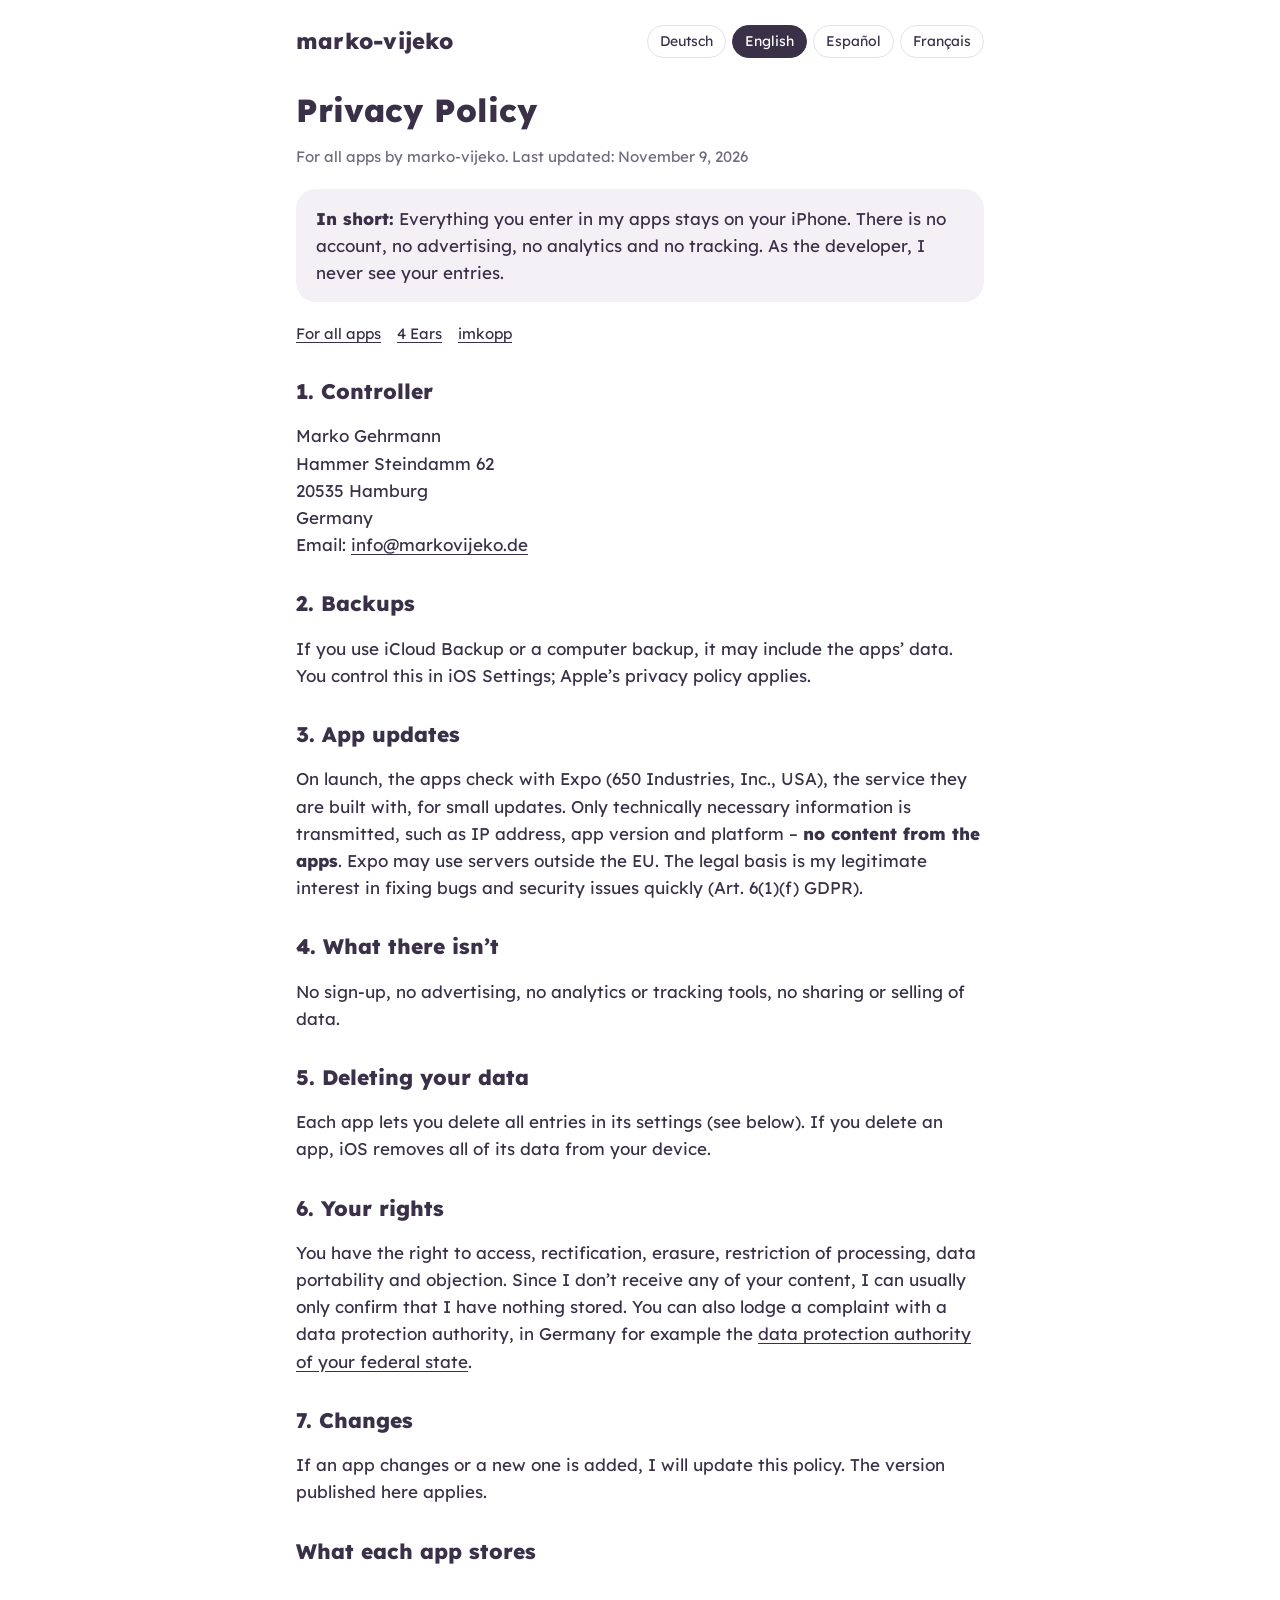
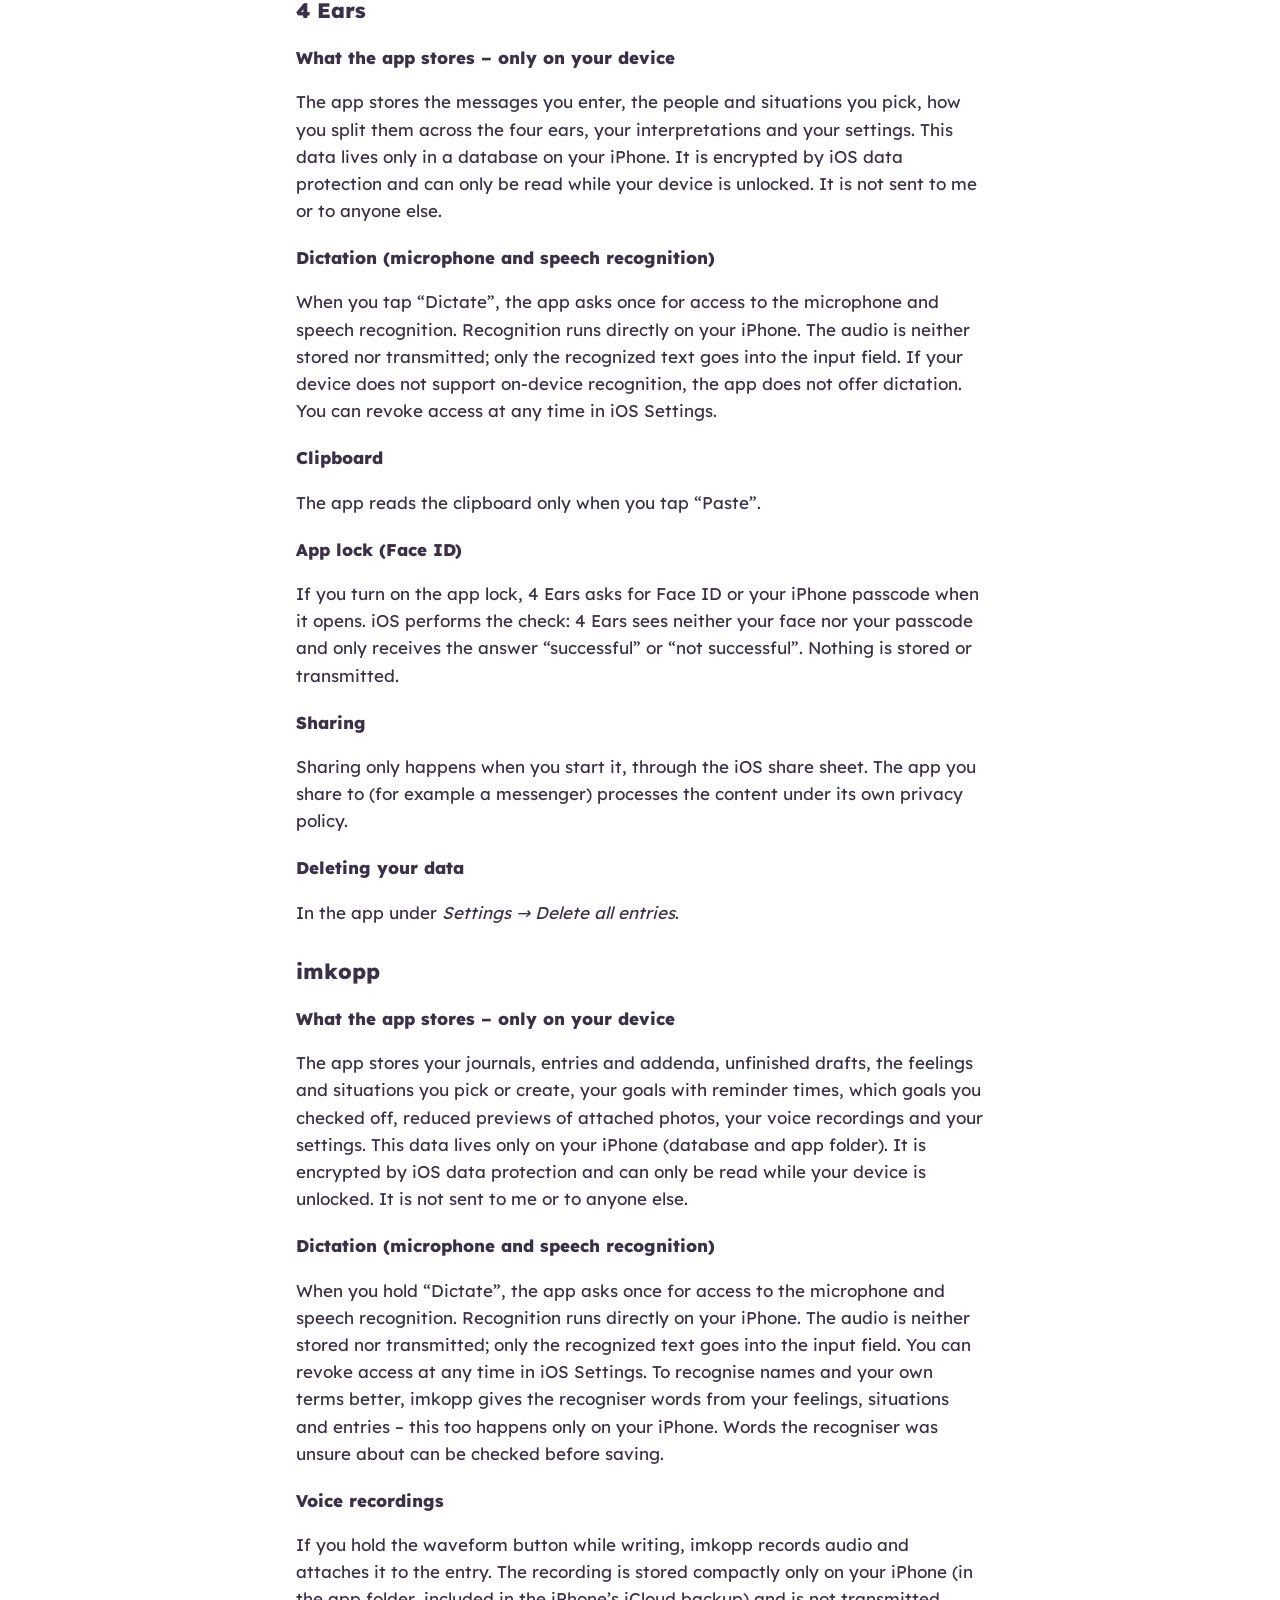
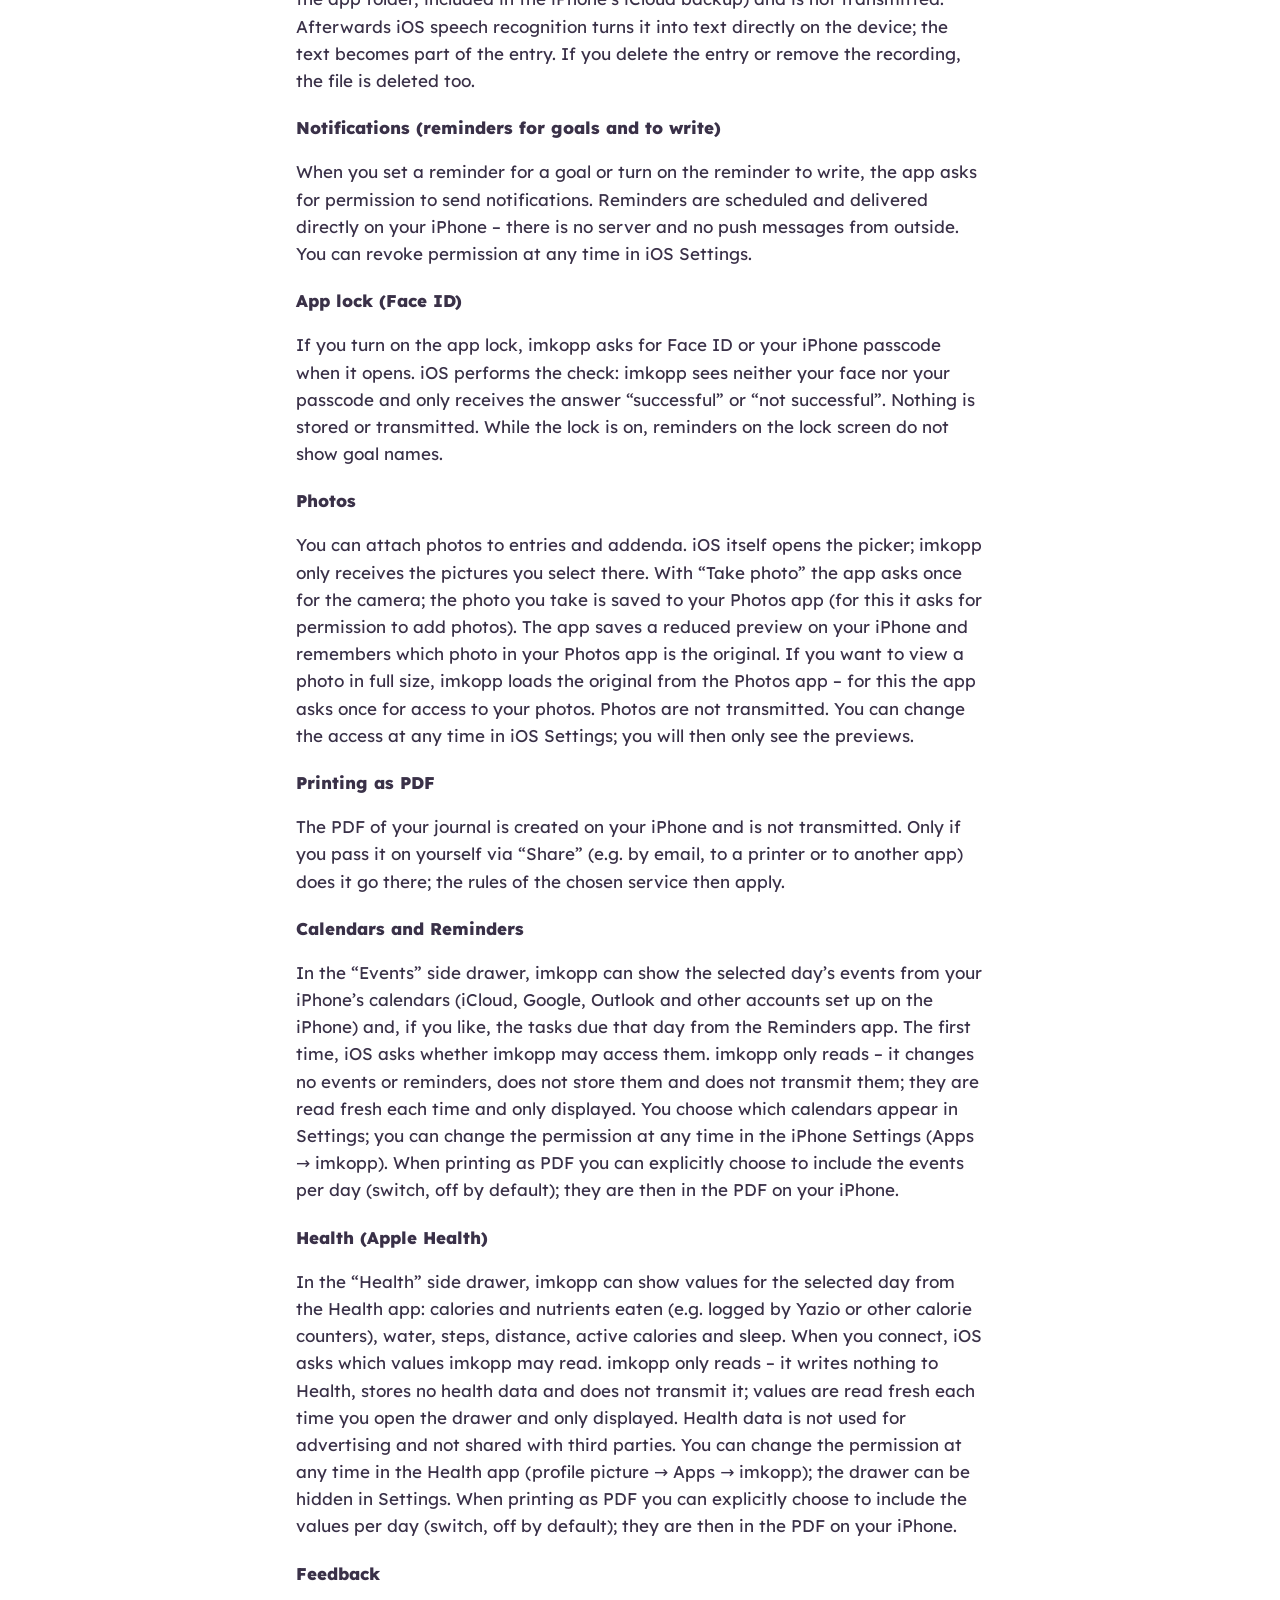
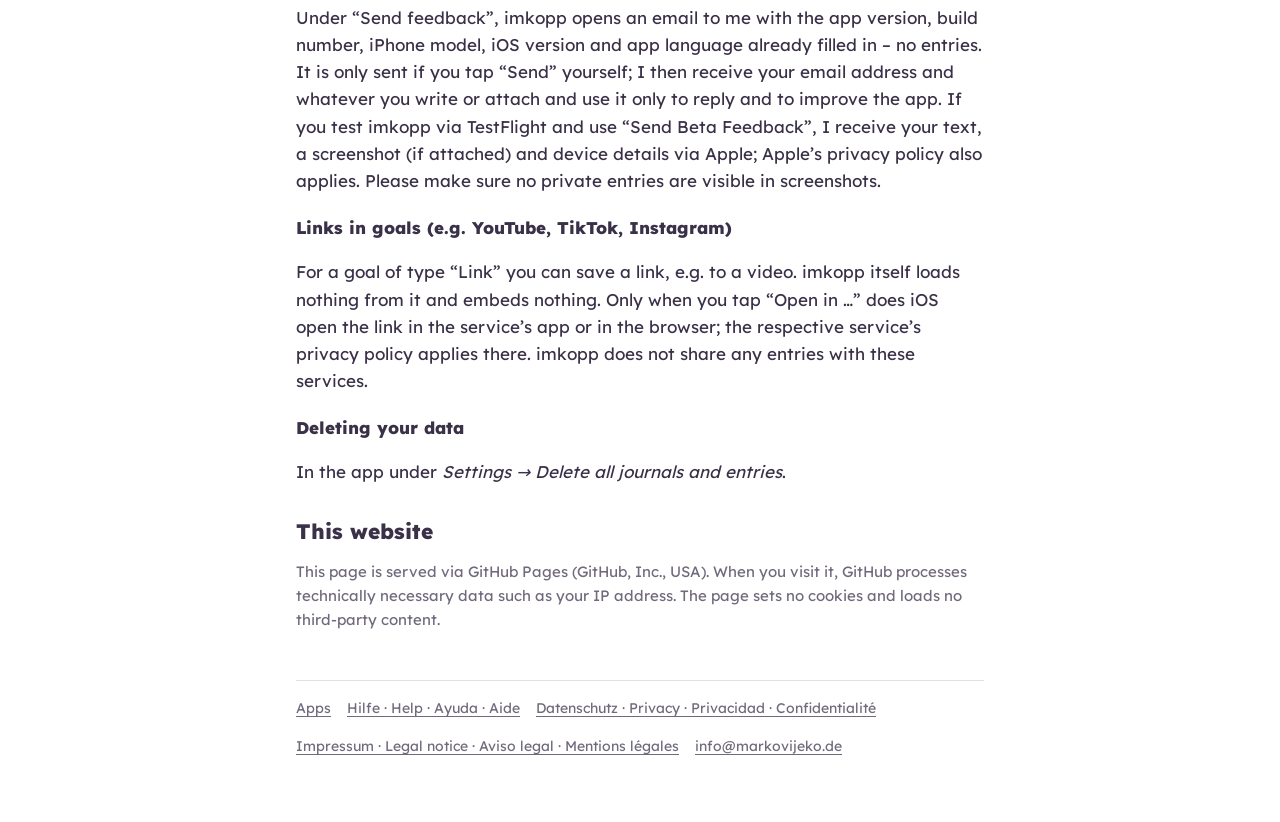
==== commit 0497adec: "Datenschutz imkopp: eigene Wörter für die Spracherkennung (nur auf dem iPhone), Prüfen vor dem Speic" ====
--- a/datenschutz.html
+++ b/datenschutz.html
@@ -64,7 +64,7 @@
       <h3>Was die App speichert – nur auf deinem Gerät</h3>
       <p>Die App speichert deine Journale, Einträge und Nachträge, angefangene Entwürfe, die gewählten und selbst angelegten Gefühle und Situationen, deine Ziele mit Erinnerungszeiten, welche Ziele du abgehakt hast, verkleinerte Vorschaubilder angehängter Fotos, deine Sprachaufnahmen und deine Einstellungen. Diese Daten liegen ausschließlich auf deinem iPhone (Datenbank und App-Ordner). Sie sind durch den iOS-Datenschutz verschlüsselt und nur bei entsperrtem Gerät lesbar. Sie werden nicht an mich oder an Dritte übertragen.</p>
       <h3>Diktieren (Mikrofon und Spracherkennung)</h3>
-      <p>Wenn du „Einsprechen“ gedrückt hältst, fragt die App einmalig nach Zugriff auf Mikrofon und Spracherkennung. Die Erkennung läuft direkt auf deinem iPhone. Die Aufnahme wird nicht gespeichert und nicht übertragen, nur der erkannte Text landet im Eingabefeld. Den Zugriff kannst du jederzeit in den iOS-Einstellungen widerrufen.</p>
+      <p>Wenn du „Einsprechen“ gedrückt hältst, fragt die App einmalig nach Zugriff auf Mikrofon und Spracherkennung. Die Erkennung läuft direkt auf deinem iPhone. Die Aufnahme wird nicht gespeichert und nicht übertragen, nur der erkannte Text landet im Eingabefeld. Den Zugriff kannst du jederzeit in den iOS-Einstellungen widerrufen. Damit Namen und eigene Begriffe besser erkannt werden, nennt imkopp der Erkennung Wörter aus deinen Gefühlen, Situationen und Einträgen – auch das geschieht nur auf dem iPhone. Wörter, bei denen die Erkennung unsicher war, kannst du vor dem Speichern prüfen.</p>
       <h3>Sprachaufnahmen</h3>
       <p>Hältst du beim Schreiben die Taste mit der Wellenform gedrückt, nimmt imkopp Ton auf und hängt ihn an den Eintrag. Die Aufnahme wird platzsparend nur auf deinem iPhone gespeichert (im App-Ordner, im iCloud-Backup des iPhones enthalten) und nicht übertragen. Danach wandelt die Spracherkennung von iOS die Aufnahme direkt auf dem Gerät in Text um; der Text wird Teil des Eintrags. Löschst du den Eintrag oder entfernst die Aufnahme, wird auch die Datei gelöscht.</p>
       <h3>Mitteilungen (Erinnerungen an Ziele und ans Schreiben)</h3>
@@ -136,7 +136,7 @@
       <h3>What the app stores – only on your device</h3>
       <p>The app stores your journals, entries and addenda, unfinished drafts, the feelings and situations you pick or create, your goals with reminder times, which goals you checked off, reduced previews of attached photos, your voice recordings and your settings. This data lives only on your iPhone (database and app folder). It is encrypted by iOS data protection and can only be read while your device is unlocked. It is not sent to me or to anyone else.</p>
       <h3>Dictation (microphone and speech recognition)</h3>
-      <p>When you hold “Dictate”, the app asks once for access to the microphone and speech recognition. Recognition runs directly on your iPhone. The audio is neither stored nor transmitted; only the recognized text goes into the input field. You can revoke access at any time in iOS Settings.</p>
+      <p>When you hold “Dictate”, the app asks once for access to the microphone and speech recognition. Recognition runs directly on your iPhone. The audio is neither stored nor transmitted; only the recognized text goes into the input field. You can revoke access at any time in iOS Settings. To recognise names and your own terms better, imkopp gives the recogniser words from your feelings, situations and entries – this too happens only on your iPhone. Words the recogniser was unsure about can be checked before saving.</p>
       <h3>Voice recordings</h3>
       <p>If you hold the waveform button while writing, imkopp records audio and attaches it to the entry. The recording is stored compactly only on your iPhone (in the app folder, included in the iPhone’s iCloud backup) and is not transmitted. Afterwards iOS speech recognition turns it into text directly on the device; the text becomes part of the entry. If you delete the entry or remove the recording, the file is deleted too.</p>
       <h3>Notifications (reminders for goals and to write)</h3>
@@ -208,7 +208,7 @@
       <h3>Qué guarda la app – solo en tu dispositivo</h3>
       <p>La app guarda tus diarios, entradas y notas posteriores, los borradores a medias, los sentimientos y situaciones que eliges o creas, tus metas con sus horas de recordatorio, qué metas has marcado como hechas, vistas previas reducidas de las fotos adjuntas, tus grabaciones de voz y tus ajustes. Estos datos están únicamente en tu iPhone (base de datos y carpeta de la app). Están cifrados por la protección de datos de iOS y solo se pueden leer con el dispositivo desbloqueado. No se envían ni a mí ni a terceros.</p>
       <h3>Dictado (micrófono y reconocimiento de voz)</h3>
-      <p>Al mantener pulsado «Dictar», la app pide una vez acceso al micrófono y al reconocimiento de voz. El reconocimiento se realiza directamente en tu iPhone. El audio no se guarda ni se transmite; solo el texto reconocido llega al campo de entrada. Puedes retirar el acceso en cualquier momento en los Ajustes de iOS.</p>
+      <p>Al mantener pulsado «Dictar», la app pide una vez acceso al micrófono y al reconocimiento de voz. El reconocimiento se realiza directamente en tu iPhone. El audio no se guarda ni se transmite; solo el texto reconocido llega al campo de entrada. Puedes retirar el acceso en cualquier momento en los Ajustes de iOS. Para reconocer mejor nombres y términos propios, imkopp le da al reconocimiento palabras de tus sentimientos, situaciones y entradas; también esto ocurre solo en el iPhone. Las palabras en las que el reconocimiento dudó se pueden revisar antes de guardar.</p>
       <h3>Grabaciones de voz</h3>
       <p>Si mantienes pulsado el botón con la onda al escribir, imkopp graba audio y lo adjunta a la entrada. La grabación se guarda de forma compacta solo en tu iPhone (en la carpeta de la app, incluida en la copia de iCloud del iPhone) y no se transmite. Después, el reconocimiento de voz de iOS la convierte en texto directamente en el dispositivo; el texto pasa a formar parte de la entrada. Si borras la entrada o quitas la grabación, también se borra el archivo.</p>
       <h3>Notificaciones (recordatorios de metas y para escribir)</h3>
@@ -281,7 +281,7 @@
       <h3>Ce que l’app enregistre – uniquement sur ton appareil</h3>
       <p>L’app enregistre tes journaux, entrées et compléments, les brouillons non terminés, les sentiments et situations que tu choisis ou crées, tes objectifs avec les heures de rappel, les objectifs cochés, des aperçus réduits des photos jointes, tes enregistrements vocaux et tes réglages. Ces données se trouvent uniquement sur ton iPhone (base de données et dossier de l’app). Elles sont chiffrées par la protection des données d’iOS et ne sont lisibles que lorsque ton appareil est déverrouillé. Elles ne sont envoyées ni à moi ni à personne d’autre.</p>
       <h3>Dictée (micro et reconnaissance vocale)</h3>
-      <p>Quand tu maintiens « Dicter », l’app demande une seule fois l’accès au micro et à la reconnaissance vocale. La reconnaissance se fait directement sur ton iPhone. Le son n’est ni enregistré ni transmis ; seul le texte reconnu arrive dans le champ de saisie. Tu peux retirer l’accès à tout moment dans les réglages d’iOS.</p>
+      <p>Quand tu maintiens « Dicter », l’app demande une seule fois l’accès au micro et à la reconnaissance vocale. La reconnaissance se fait directement sur ton iPhone. Le son n’est ni enregistré ni transmis ; seul le texte reconnu arrive dans le champ de saisie. Tu peux retirer l’accès à tout moment dans les réglages d’iOS. Pour mieux reconnaître les noms et tes propres termes, imkopp transmet à la reconnaissance des mots de tes émotions, situations et entrées – cela aussi se fait uniquement sur l’iPhone. Les mots sur lesquels la reconnaissance a hésité peuvent être vérifiés avant d’enregistrer.</p>
       <h3>Enregistrements vocaux</h3>
       <p>Si tu maintiens le bouton avec l’onde pendant que tu écris, imkopp enregistre le son et le joint à l’entrée. L’enregistrement est stocké de façon compacte uniquement sur ton iPhone (dans le dossier de l’app, inclus dans la sauvegarde iCloud de l’iPhone) et n’est pas transmis. Ensuite, la reconnaissance vocale d’iOS le transforme en texte directement sur l’appareil ; le texte fait partie de l’entrée. Si tu supprimes l’entrée ou retires l’enregistrement, le fichier est supprimé aussi.</p>
       <h3>Notifications (rappels pour les objectifs et pour écrire)</h3>
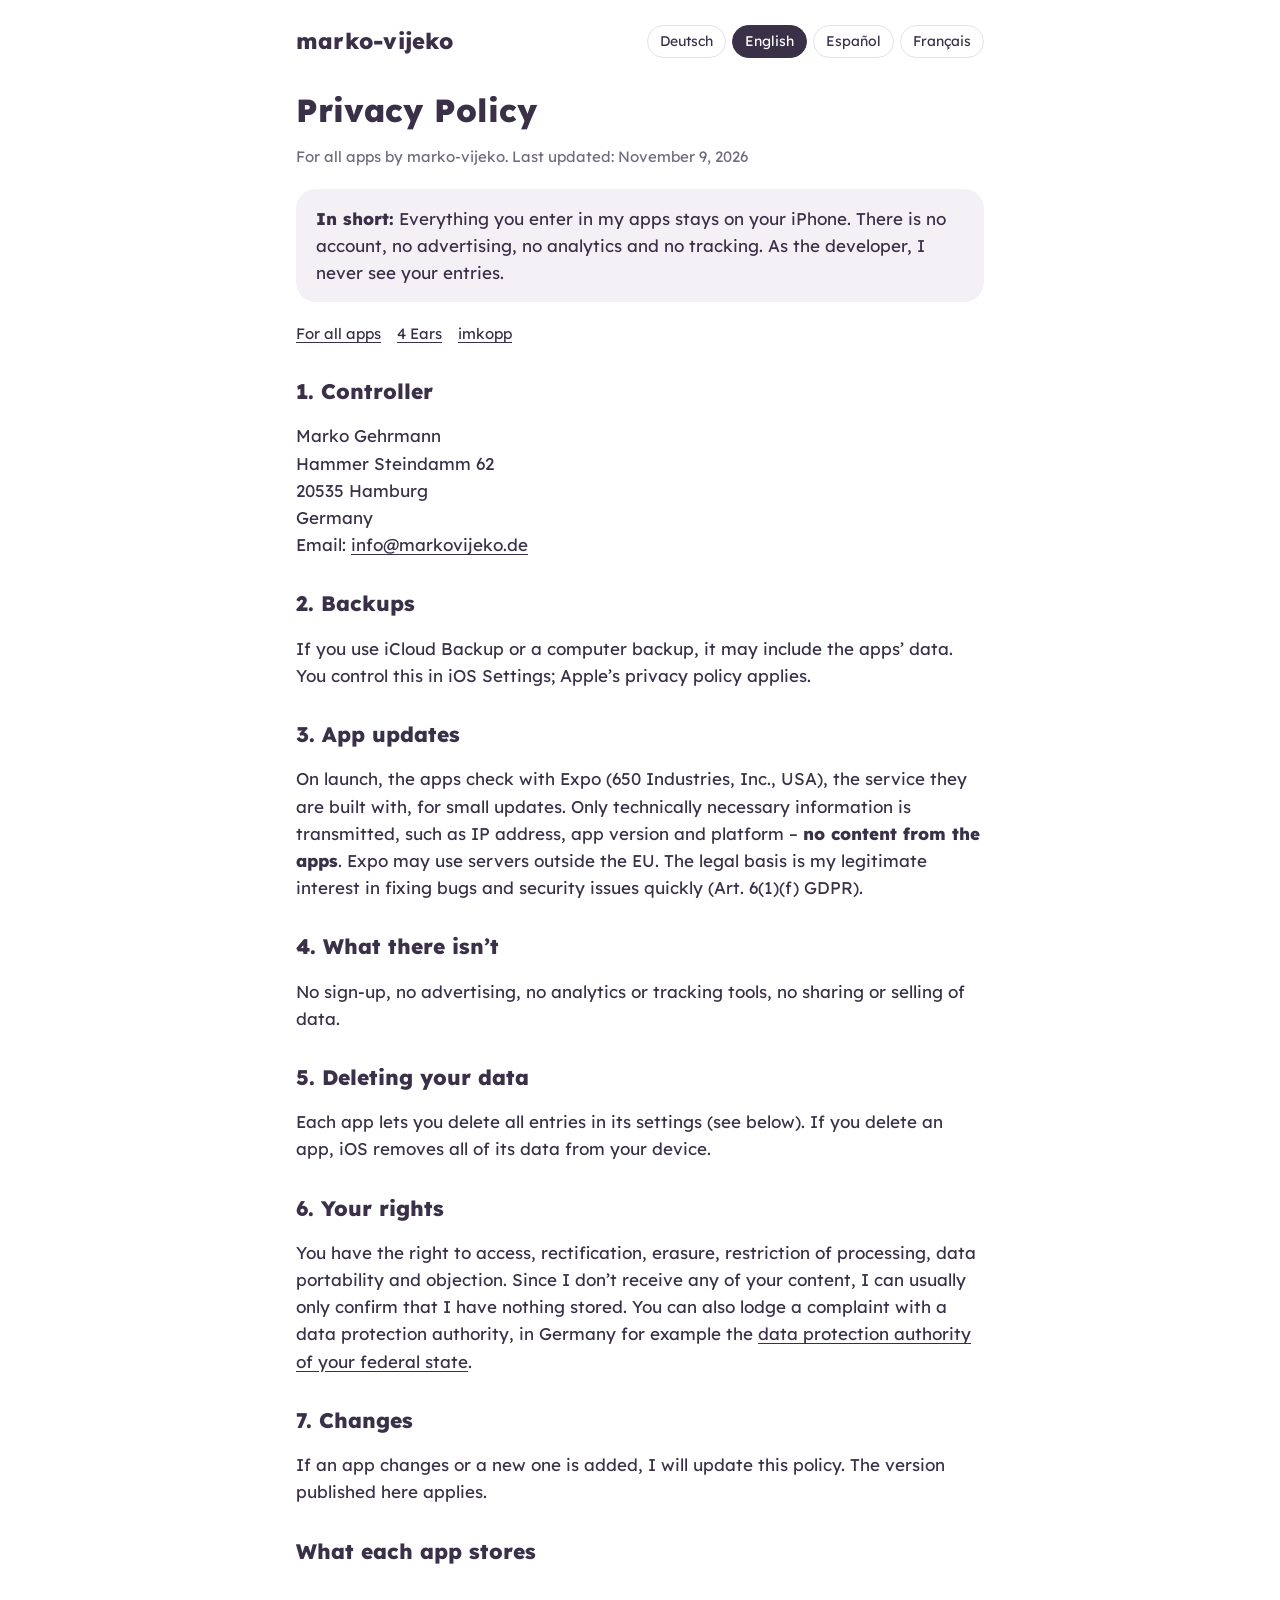
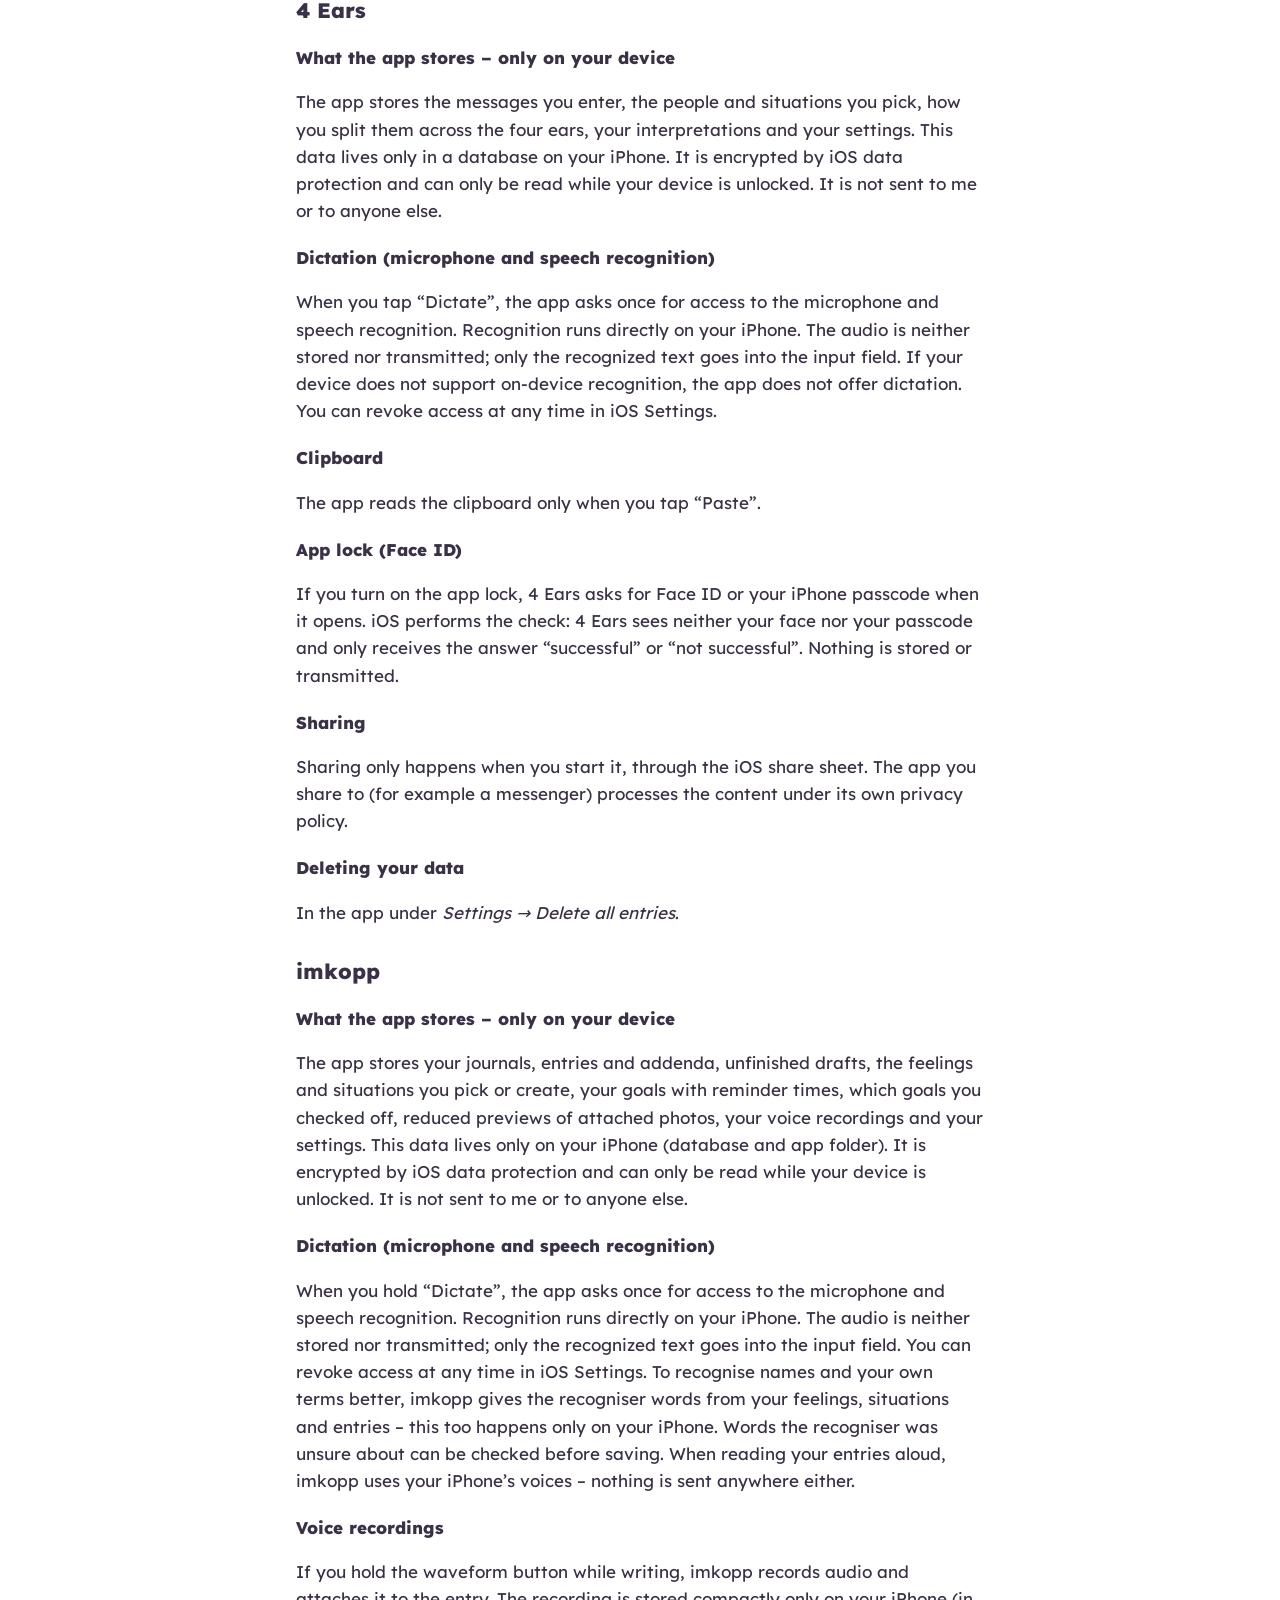
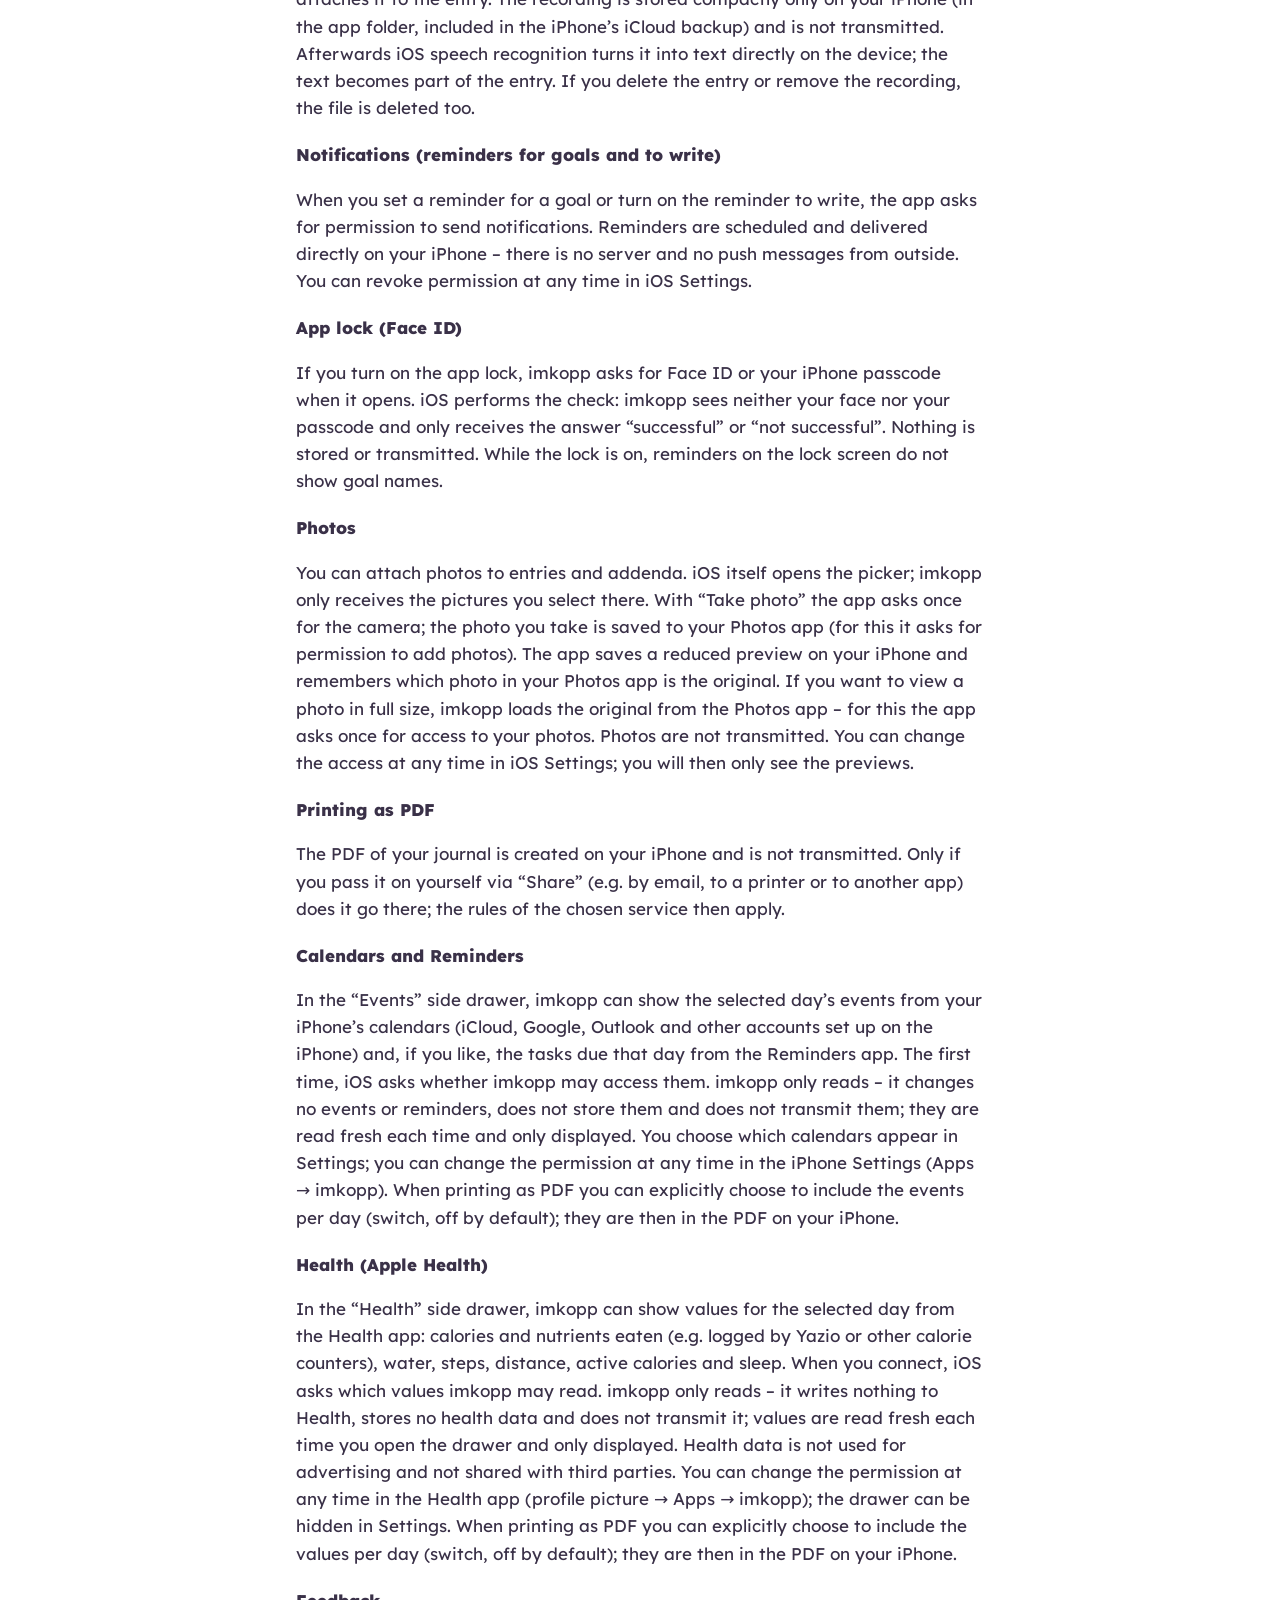
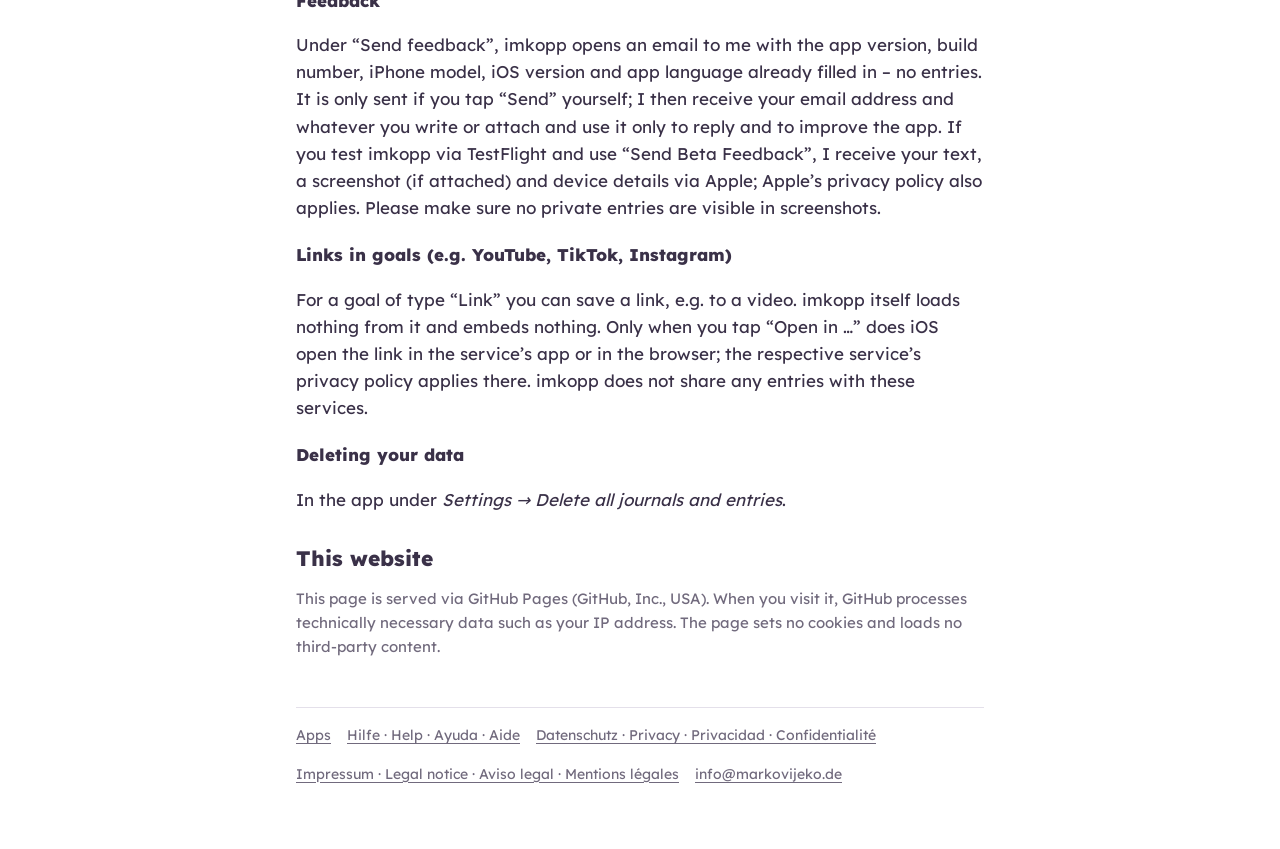
==== commit 0a081ac0: "imkopp-Datenschutz: Vorlesen mit den Stimmen des iPhones (4 Sprachen) Co-Authored-By: Claude Opus 5." ====
--- a/datenschutz.html
+++ b/datenschutz.html
@@ -64,7 +64,7 @@
       <h3>Was die App speichert – nur auf deinem Gerät</h3>
       <p>Die App speichert deine Journale, Einträge und Nachträge, angefangene Entwürfe, die gewählten und selbst angelegten Gefühle und Situationen, deine Ziele mit Erinnerungszeiten, welche Ziele du abgehakt hast, verkleinerte Vorschaubilder angehängter Fotos, deine Sprachaufnahmen und deine Einstellungen. Diese Daten liegen ausschließlich auf deinem iPhone (Datenbank und App-Ordner). Sie sind durch den iOS-Datenschutz verschlüsselt und nur bei entsperrtem Gerät lesbar. Sie werden nicht an mich oder an Dritte übertragen.</p>
       <h3>Diktieren (Mikrofon und Spracherkennung)</h3>
-      <p>Wenn du „Einsprechen“ gedrückt hältst, fragt die App einmalig nach Zugriff auf Mikrofon und Spracherkennung. Die Erkennung läuft direkt auf deinem iPhone. Die Aufnahme wird nicht gespeichert und nicht übertragen, nur der erkannte Text landet im Eingabefeld. Den Zugriff kannst du jederzeit in den iOS-Einstellungen widerrufen. Damit Namen und eigene Begriffe besser erkannt werden, nennt imkopp der Erkennung Wörter aus deinen Gefühlen, Situationen und Einträgen – auch das geschieht nur auf dem iPhone. Wörter, bei denen die Erkennung unsicher war, kannst du vor dem Speichern prüfen.</p>
+      <p>Wenn du „Einsprechen“ gedrückt hältst, fragt die App einmalig nach Zugriff auf Mikrofon und Spracherkennung. Die Erkennung läuft direkt auf deinem iPhone. Die Aufnahme wird nicht gespeichert und nicht übertragen, nur der erkannte Text landet im Eingabefeld. Den Zugriff kannst du jederzeit in den iOS-Einstellungen widerrufen. Damit Namen und eigene Begriffe besser erkannt werden, nennt imkopp der Erkennung Wörter aus deinen Gefühlen, Situationen und Einträgen – auch das geschieht nur auf dem iPhone. Wörter, bei denen die Erkennung unsicher war, kannst du vor dem Speichern prüfen. Beim Vorlesen deiner Einträge nutzt imkopp die Stimmen deines iPhones – auch dabei wird nichts verschickt.</p>
       <h3>Sprachaufnahmen</h3>
       <p>Hältst du beim Schreiben die Taste mit der Wellenform gedrückt, nimmt imkopp Ton auf und hängt ihn an den Eintrag. Die Aufnahme wird platzsparend nur auf deinem iPhone gespeichert (im App-Ordner, im iCloud-Backup des iPhones enthalten) und nicht übertragen. Danach wandelt die Spracherkennung von iOS die Aufnahme direkt auf dem Gerät in Text um; der Text wird Teil des Eintrags. Löschst du den Eintrag oder entfernst die Aufnahme, wird auch die Datei gelöscht.</p>
       <h3>Mitteilungen (Erinnerungen an Ziele und ans Schreiben)</h3>
@@ -136,7 +136,7 @@
       <h3>What the app stores – only on your device</h3>
       <p>The app stores your journals, entries and addenda, unfinished drafts, the feelings and situations you pick or create, your goals with reminder times, which goals you checked off, reduced previews of attached photos, your voice recordings and your settings. This data lives only on your iPhone (database and app folder). It is encrypted by iOS data protection and can only be read while your device is unlocked. It is not sent to me or to anyone else.</p>
       <h3>Dictation (microphone and speech recognition)</h3>
-      <p>When you hold “Dictate”, the app asks once for access to the microphone and speech recognition. Recognition runs directly on your iPhone. The audio is neither stored nor transmitted; only the recognized text goes into the input field. You can revoke access at any time in iOS Settings. To recognise names and your own terms better, imkopp gives the recogniser words from your feelings, situations and entries – this too happens only on your iPhone. Words the recogniser was unsure about can be checked before saving.</p>
+      <p>When you hold “Dictate”, the app asks once for access to the microphone and speech recognition. Recognition runs directly on your iPhone. The audio is neither stored nor transmitted; only the recognized text goes into the input field. You can revoke access at any time in iOS Settings. To recognise names and your own terms better, imkopp gives the recogniser words from your feelings, situations and entries – this too happens only on your iPhone. Words the recogniser was unsure about can be checked before saving. When reading your entries aloud, imkopp uses your iPhone’s voices – nothing is sent anywhere either.</p>
       <h3>Voice recordings</h3>
       <p>If you hold the waveform button while writing, imkopp records audio and attaches it to the entry. The recording is stored compactly only on your iPhone (in the app folder, included in the iPhone’s iCloud backup) and is not transmitted. Afterwards iOS speech recognition turns it into text directly on the device; the text becomes part of the entry. If you delete the entry or remove the recording, the file is deleted too.</p>
       <h3>Notifications (reminders for goals and to write)</h3>
@@ -208,7 +208,7 @@
       <h3>Qué guarda la app – solo en tu dispositivo</h3>
       <p>La app guarda tus diarios, entradas y notas posteriores, los borradores a medias, los sentimientos y situaciones que eliges o creas, tus metas con sus horas de recordatorio, qué metas has marcado como hechas, vistas previas reducidas de las fotos adjuntas, tus grabaciones de voz y tus ajustes. Estos datos están únicamente en tu iPhone (base de datos y carpeta de la app). Están cifrados por la protección de datos de iOS y solo se pueden leer con el dispositivo desbloqueado. No se envían ni a mí ni a terceros.</p>
       <h3>Dictado (micrófono y reconocimiento de voz)</h3>
-      <p>Al mantener pulsado «Dictar», la app pide una vez acceso al micrófono y al reconocimiento de voz. El reconocimiento se realiza directamente en tu iPhone. El audio no se guarda ni se transmite; solo el texto reconocido llega al campo de entrada. Puedes retirar el acceso en cualquier momento en los Ajustes de iOS. Para reconocer mejor nombres y términos propios, imkopp le da al reconocimiento palabras de tus sentimientos, situaciones y entradas; también esto ocurre solo en el iPhone. Las palabras en las que el reconocimiento dudó se pueden revisar antes de guardar.</p>
+      <p>Al mantener pulsado «Dictar», la app pide una vez acceso al micrófono y al reconocimiento de voz. El reconocimiento se realiza directamente en tu iPhone. El audio no se guarda ni se transmite; solo el texto reconocido llega al campo de entrada. Puedes retirar el acceso en cualquier momento en los Ajustes de iOS. Para reconocer mejor nombres y términos propios, imkopp le da al reconocimiento palabras de tus sentimientos, situaciones y entradas; también esto ocurre solo en el iPhone. Las palabras en las que el reconocimiento dudó se pueden revisar antes de guardar. Al leer tus entradas en voz alta, imkopp usa las voces de tu iPhone; tampoco se envía nada.</p>
       <h3>Grabaciones de voz</h3>
       <p>Si mantienes pulsado el botón con la onda al escribir, imkopp graba audio y lo adjunta a la entrada. La grabación se guarda de forma compacta solo en tu iPhone (en la carpeta de la app, incluida en la copia de iCloud del iPhone) y no se transmite. Después, el reconocimiento de voz de iOS la convierte en texto directamente en el dispositivo; el texto pasa a formar parte de la entrada. Si borras la entrada o quitas la grabación, también se borra el archivo.</p>
       <h3>Notificaciones (recordatorios de metas y para escribir)</h3>
@@ -281,7 +281,7 @@
       <h3>Ce que l’app enregistre – uniquement sur ton appareil</h3>
       <p>L’app enregistre tes journaux, entrées et compléments, les brouillons non terminés, les sentiments et situations que tu choisis ou crées, tes objectifs avec les heures de rappel, les objectifs cochés, des aperçus réduits des photos jointes, tes enregistrements vocaux et tes réglages. Ces données se trouvent uniquement sur ton iPhone (base de données et dossier de l’app). Elles sont chiffrées par la protection des données d’iOS et ne sont lisibles que lorsque ton appareil est déverrouillé. Elles ne sont envoyées ni à moi ni à personne d’autre.</p>
       <h3>Dictée (micro et reconnaissance vocale)</h3>
-      <p>Quand tu maintiens « Dicter », l’app demande une seule fois l’accès au micro et à la reconnaissance vocale. La reconnaissance se fait directement sur ton iPhone. Le son n’est ni enregistré ni transmis ; seul le texte reconnu arrive dans le champ de saisie. Tu peux retirer l’accès à tout moment dans les réglages d’iOS. Pour mieux reconnaître les noms et tes propres termes, imkopp transmet à la reconnaissance des mots de tes émotions, situations et entrées – cela aussi se fait uniquement sur l’iPhone. Les mots sur lesquels la reconnaissance a hésité peuvent être vérifiés avant d’enregistrer.</p>
+      <p>Quand tu maintiens « Dicter », l’app demande une seule fois l’accès au micro et à la reconnaissance vocale. La reconnaissance se fait directement sur ton iPhone. Le son n’est ni enregistré ni transmis ; seul le texte reconnu arrive dans le champ de saisie. Tu peux retirer l’accès à tout moment dans les réglages d’iOS. Pour mieux reconnaître les noms et tes propres termes, imkopp transmet à la reconnaissance des mots de tes émotions, situations et entrées – cela aussi se fait uniquement sur l’iPhone. Les mots sur lesquels la reconnaissance a hésité peuvent être vérifiés avant d’enregistrer. Pour lire tes entrées à voix haute, imkopp utilise les voix de ton iPhone – là non plus, rien n’est envoyé.</p>
       <h3>Enregistrements vocaux</h3>
       <p>Si tu maintiens le bouton avec l’onde pendant que tu écris, imkopp enregistre le son et le joint à l’entrée. L’enregistrement est stocké de façon compacte uniquement sur ton iPhone (dans le dossier de l’app, inclus dans la sauvegarde iCloud de l’iPhone) et n’est pas transmis. Ensuite, la reconnaissance vocale d’iOS le transforme en texte directement sur l’appareil ; le texte fait partie de l’entrée. Si tu supprimes l’entrée ou retires l’enregistrement, le fichier est supprimé aussi.</p>
       <h3>Notifications (rappels pour les objectifs et pour écrire)</h3>
